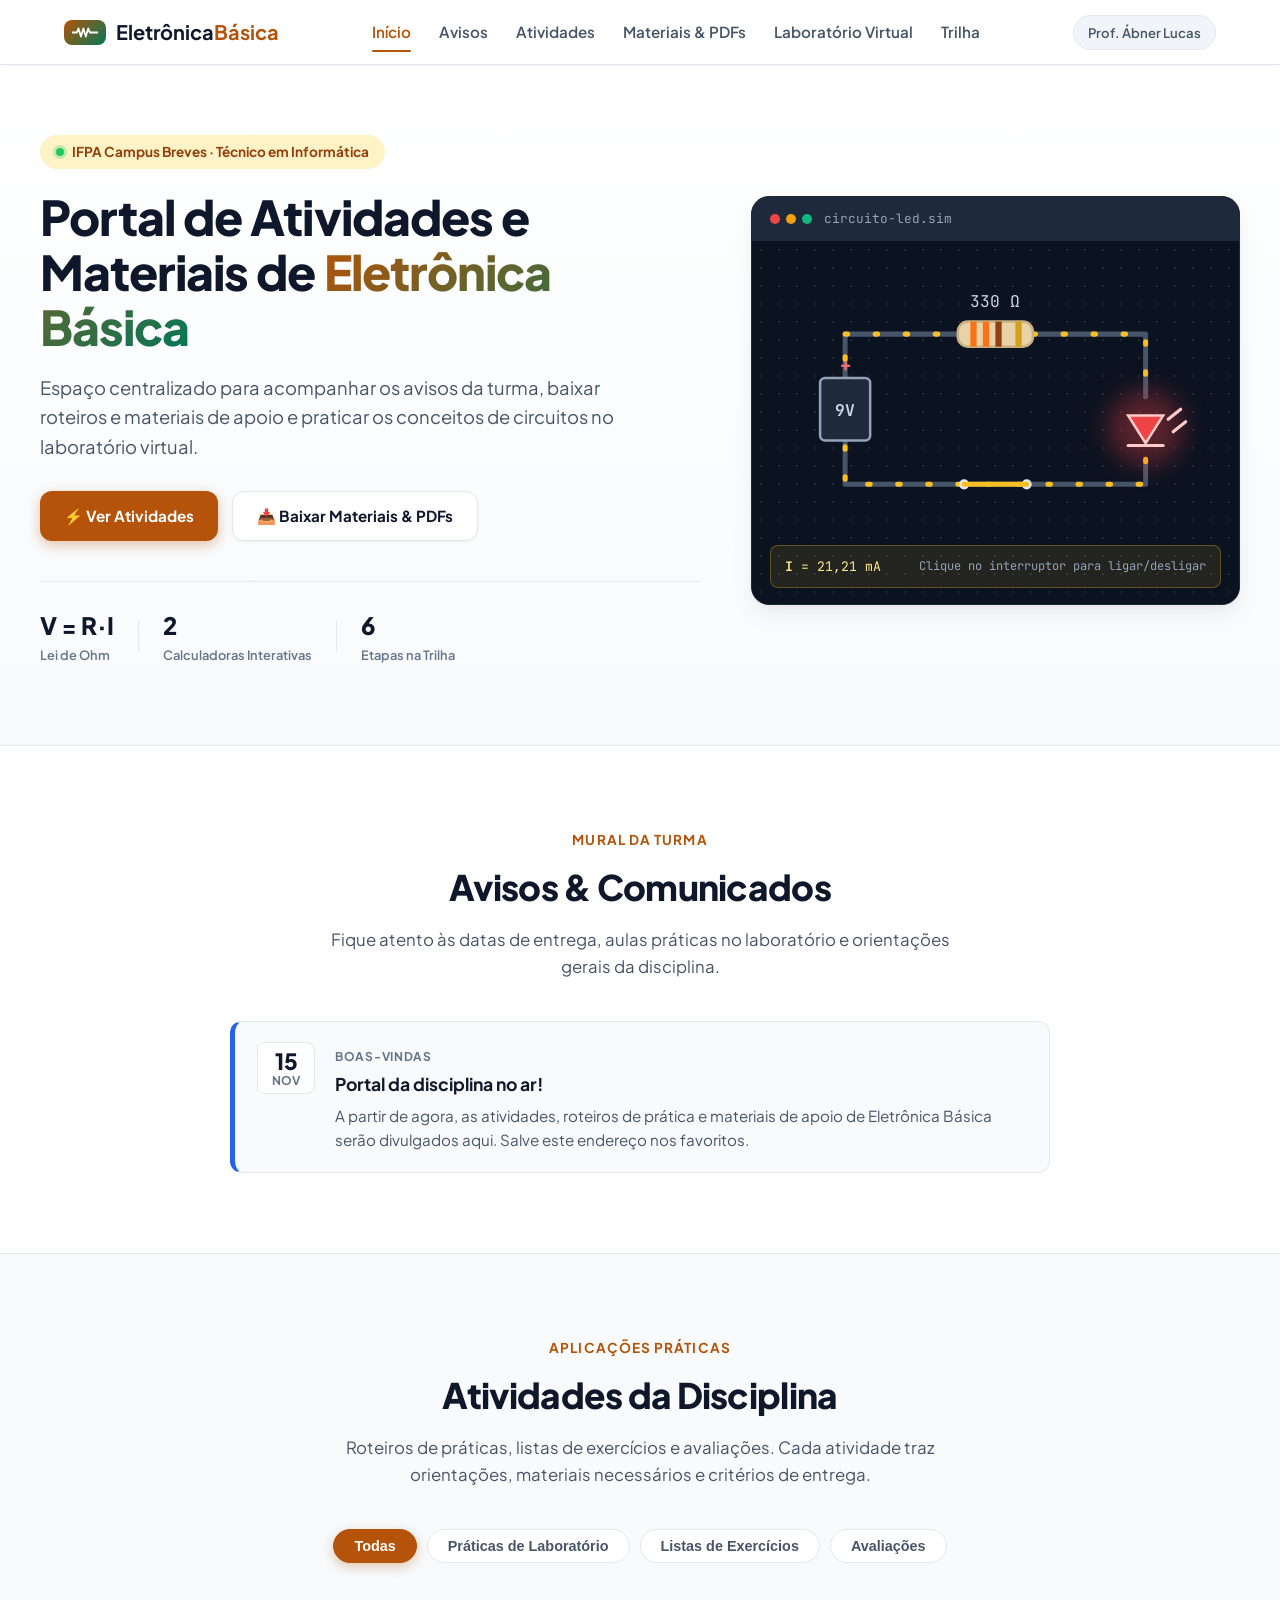
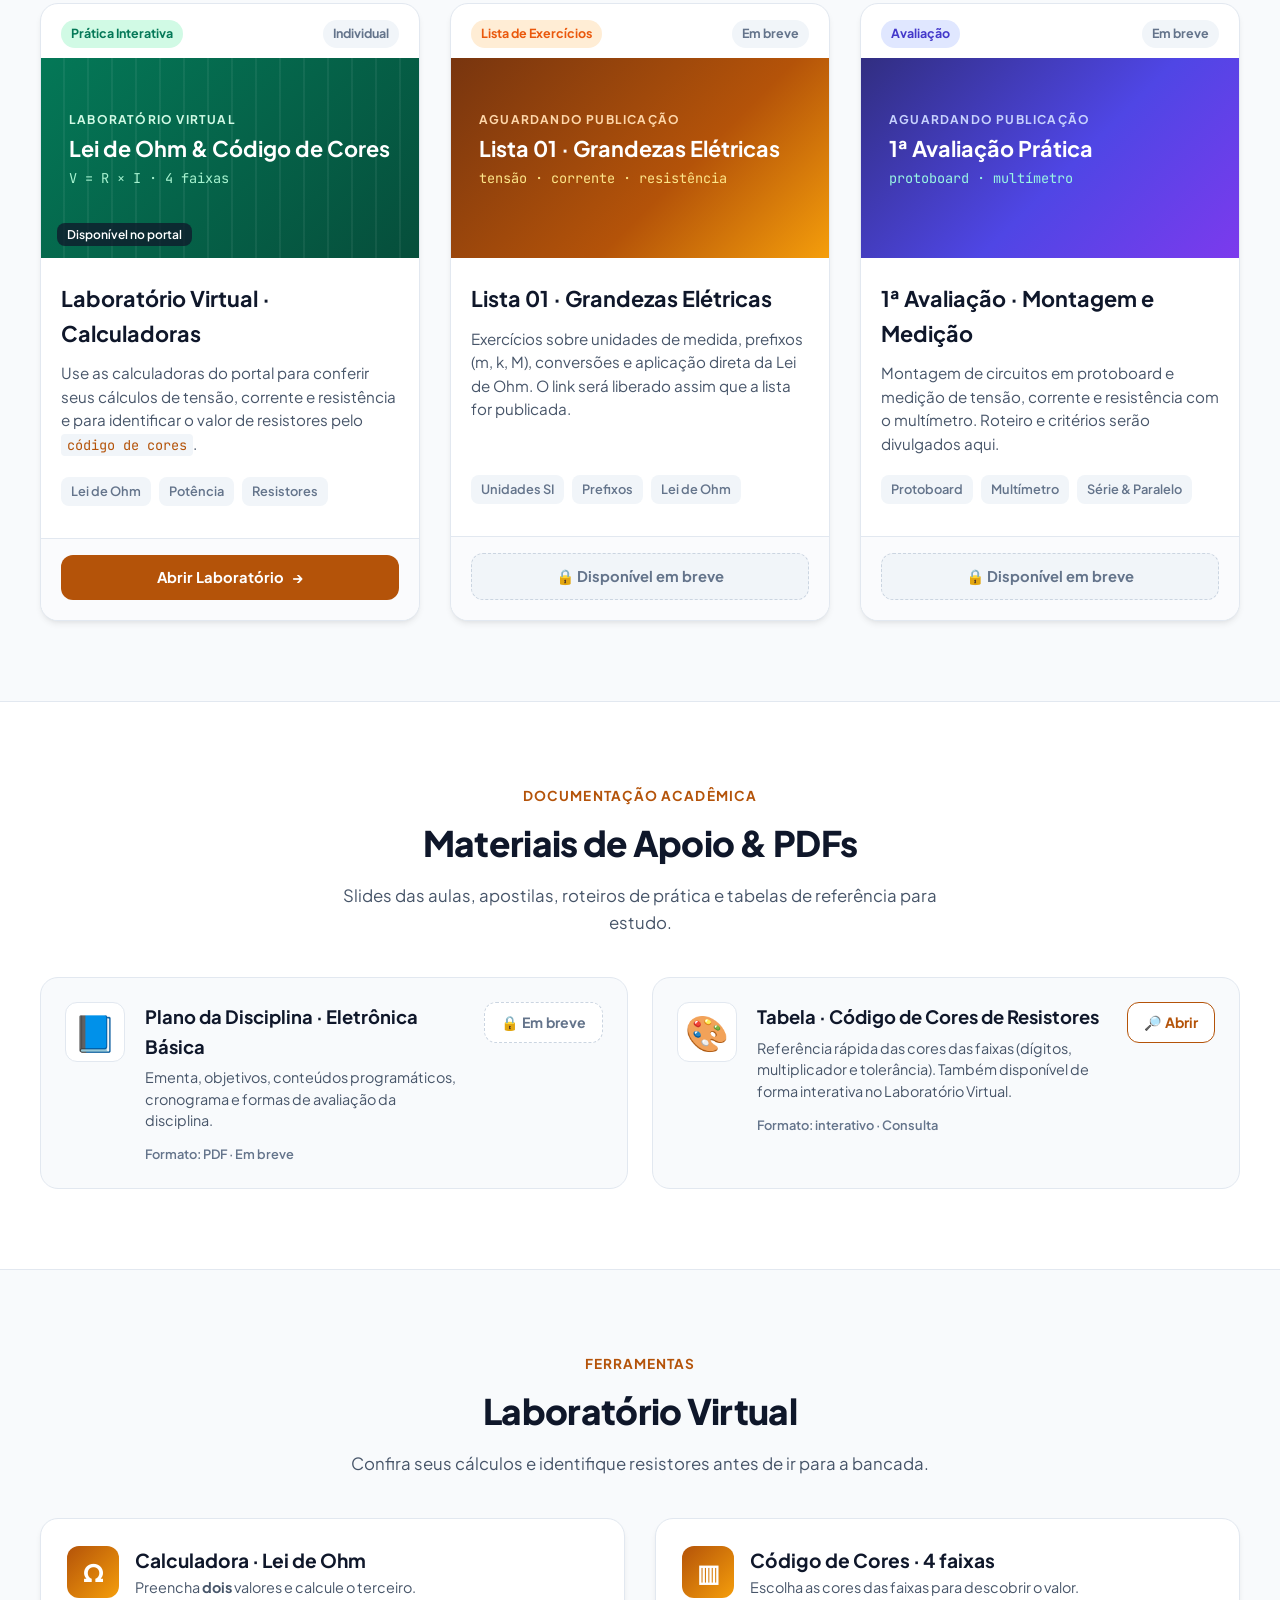
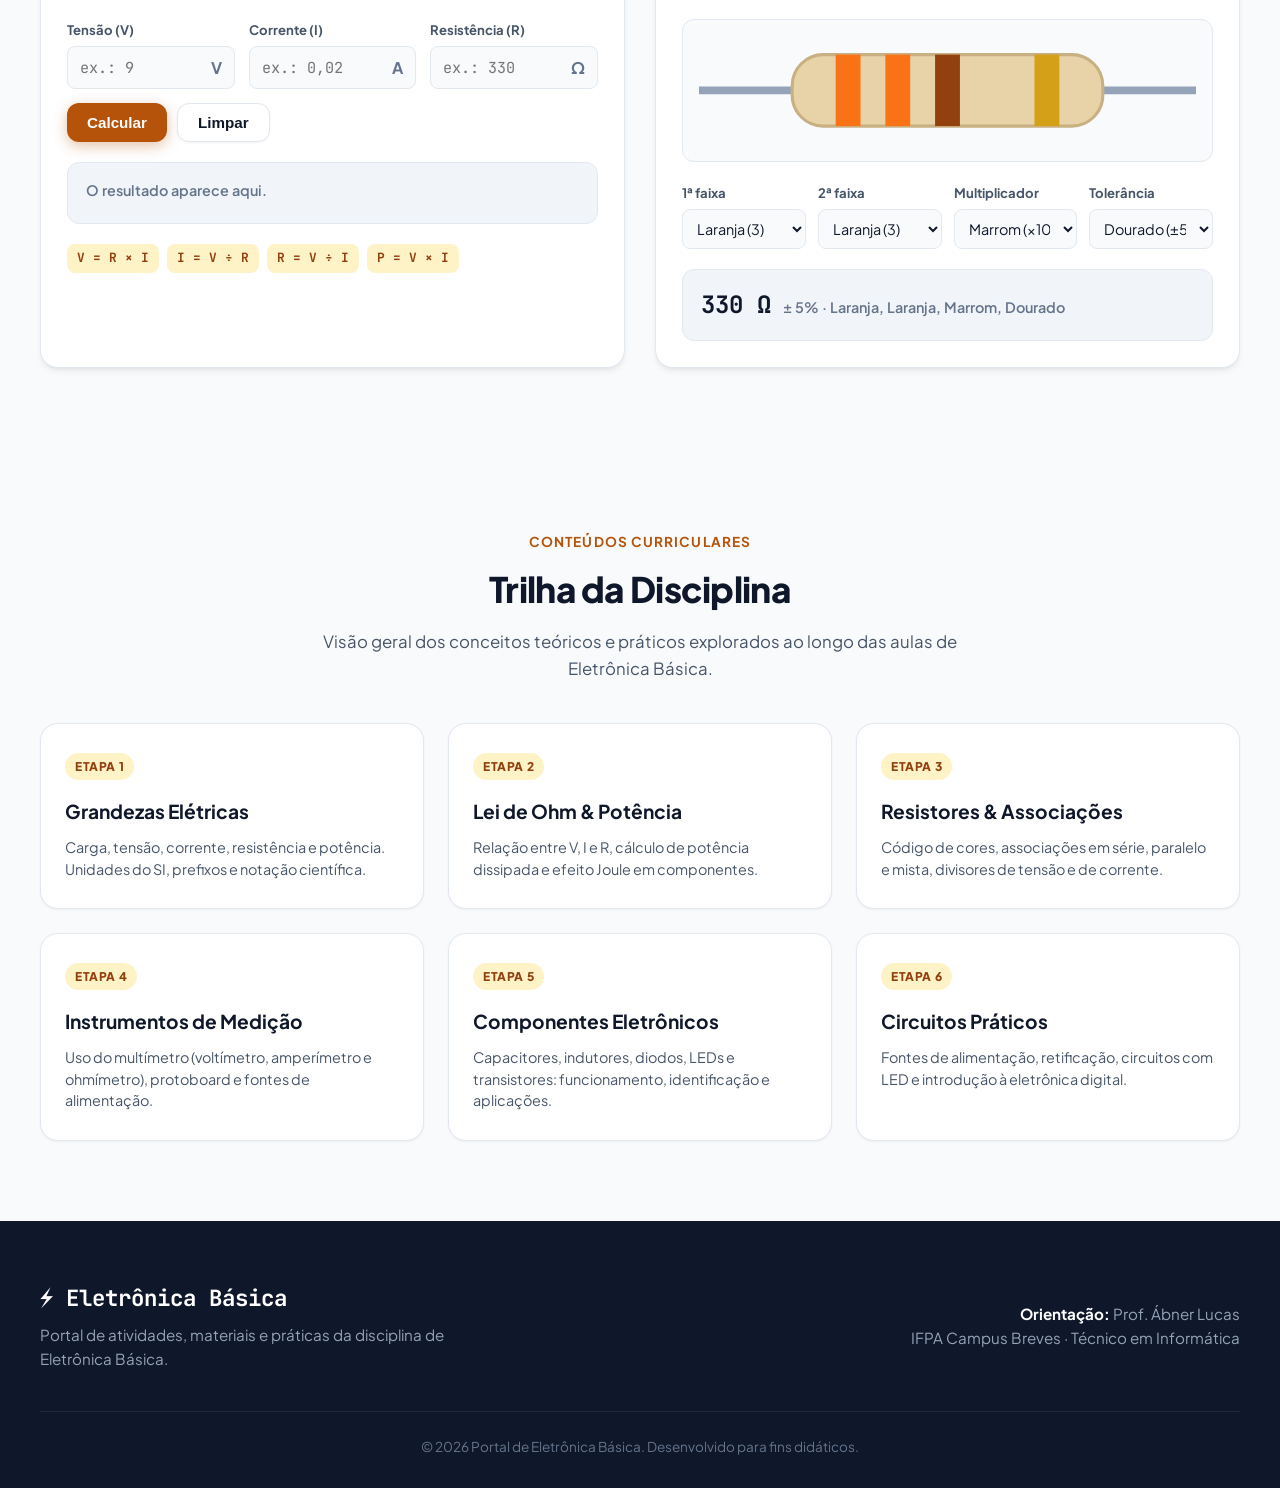
==== index.html @ 2a48d77e "Cria portal da disciplina de Eletrônica Básica Portal no mesmo padrão do portal de Programação Web: " ====
<!DOCTYPE html>
<html lang="pt-BR">
<head>
    <meta charset="UTF-8">
    <meta name="viewport" content="width=device-width, initial-scale=1.0">
    <title>Portal da Disciplina · Eletrônica Básica</title>
    <meta name="description" content="Portal da disciplina de Eletrônica Básica · Prof. Ábner Lucas · IFPA Campus Breves. Atividades, materiais de apoio e laboratório virtual.">
    <link rel="icon" href="data:image/svg+xml,%3Csvg xmlns='http://www.w3.org/2000/svg' viewBox='0 0 32 32'%3E%3Crect width='32' height='32' rx='7' fill='%23b45309'/%3E%3Cpath d='M4 16h6l2-5 3 10 3-10 3 10 2-5h5' fill='none' stroke='white' stroke-width='2.4' stroke-linejoin='round' stroke-linecap='round'/%3E%3C/svg%3E">
    <link rel="preconnect" href="https://fonts.googleapis.com">
    <link rel="preconnect" href="https://fonts.gstatic.com" crossorigin>
    <link href="https://fonts.googleapis.com/css2?family=Plus+Jakarta+Sans:wght@400;500;600;700;800&family=JetBrains+Mono:wght@400;500;700&display=swap" rel="stylesheet">
    <link rel="stylesheet" href="style.css">
</head>
<body>

    <!-- CABEÇALHO / NAVBAR -->
    <header class="navbar">
        <div class="nav-container">
            <a href="#" class="brand">
                <span class="brand-badge" aria-hidden="true">
                    <svg viewBox="0 0 32 16" width="26" height="13"><path d="M0 8h6l2-5 3 10 3-10 3 10 3-10 2 5h10" fill="none" stroke="currentColor" stroke-width="2.2" stroke-linejoin="round" stroke-linecap="round"/></svg>
                </span>
                <span class="brand-text">Eletrônica<strong>Básica</strong></span>
            </a>

            <nav class="nav-links" id="nav-menu">
                <a href="#inicio" class="nav-link active">Início</a>
                <a href="#avisos" class="nav-link">Avisos</a>
                <a href="#atividades" class="nav-link">Atividades</a>
                <a href="#materiais" class="nav-link">Materiais &amp; PDFs</a>
                <a href="#laboratorio" class="nav-link">Laboratório Virtual</a>
                <a href="#trilha" class="nav-link">Trilha</a>
            </nav>

            <div class="nav-actions">
                <span class="teacher-tag">Prof. Ábner Lucas</span>
                <button class="mobile-toggle" id="menu-toggle" aria-label="Abrir Menu" aria-expanded="false">
                    <span></span><span></span><span></span>
                </button>
            </div>
        </div>
    </header>

    <!-- HERO SECTION -->
    <section id="inicio" class="hero-section">
        <div class="hero-container">
            <div class="hero-content">
                <div class="badge-pill">
                    <span class="dot-live"></span> IFPA Campus Breves · Técnico em Informática
                </div>
                <h1 class="hero-title">Portal de Atividades e Materiais de <span>Eletrônica Básica</span></h1>
                <p class="hero-subtitle">
                    Espaço centralizado para acompanhar os avisos da turma, baixar roteiros e materiais de apoio e praticar os conceitos de circuitos no laboratório virtual.
                </p>
                <div class="hero-buttons">
                    <a href="#atividades" class="btn btn-primary">
                        ⚡ Ver Atividades
                    </a>
                    <a href="#materiais" class="btn btn-secondary">
                        📥 Baixar Materiais &amp; PDFs
                    </a>
                </div>

                <div class="hero-stats">
                    <div class="stat-item">
                        <span class="stat-number">V = R·I</span>
                        <span class="stat-label">Lei de Ohm</span>
                    </div>
                    <div class="stat-divider"></div>
                    <div class="stat-item">
                        <span class="stat-number">2</span>
                        <span class="stat-label">Calculadoras Interativas</span>
                    </div>
                    <div class="stat-divider"></div>
                    <div class="stat-item">
                        <span class="stat-number">6</span>
                        <span class="stat-label">Etapas na Trilha</span>
                    </div>
                </div>
            </div>

            <!-- CIRCUITO INTERATIVO: clique no interruptor para acender o LED -->
            <div class="hero-card-preview">
                <div class="circuit-window">
                    <div class="window-header">
                        <div class="window-dots">
                            <span class="dot dot-red"></span>
                            <span class="dot dot-yellow"></span>
                            <span class="dot dot-green"></span>
                        </div>
                        <span class="window-title">circuito-led.sim</span>
                    </div>
                    <div class="window-body circuit-body" id="hero-circuit" data-on="true">
                        <svg class="circuit-svg" viewBox="0 0 360 220" role="img" aria-labelledby="circ-title">
                            <title id="circ-title">Circuito simples: bateria de 9 V, resistor de 330 Ω e LED em série, com interruptor</title>
                            <!-- fios -->
                            <path class="wire" d="M60 60 H150 M210 60 H300 V110 M300 160 V180 H60 V60"/>
                            <!-- corrente animada -->
                            <path class="current" d="M60 60 H150 M210 60 H300 V110 M300 160 V180 H60 V60"/>
                            <!-- bateria -->
                            <g class="battery">
                                <rect x="40" y="95" width="40" height="50" rx="4"/>
                                <text x="60" y="125">9V</text>
                                <text class="pole" x="60" y="90">+</text>
                            </g>
                            <!-- resistor -->
                            <g class="resistor">
                                <rect x="150" y="50" width="60" height="20" rx="8"/>
                                <rect class="band" x="160" y="50" width="5" height="20" fill="#f97316"/>
                                <rect class="band" x="170" y="50" width="5" height="20" fill="#f97316"/>
                                <rect class="band" x="180" y="50" width="5" height="20" fill="#92400e"/>
                                <rect class="band" x="196" y="50" width="5" height="20" fill="#d4a017"/>
                                <text x="180" y="38">330 Ω</text>
                            </g>
                            <!-- LED -->
                            <g class="led">
                                <circle class="led-glow" cx="300" cy="135" r="30"/>
                                <path class="led-body" d="M286 125 L314 125 L300 147 Z"/>
                                <path class="led-bar" d="M286 149 H314"/>
                                <path class="led-arrow" d="M318 128 l10 -8 M322 138 l10 -8"/>
                            </g>
                            <!-- interruptor -->
                            <g class="switch" id="circuit-switch" tabindex="0" role="switch" aria-checked="true" aria-label="Interruptor do circuito">
                                <rect class="switch-hit" x="140" y="160" width="80" height="40" rx="10"/>
                                <circle cx="155" cy="180" r="4"/>
                                <circle cx="205" cy="180" r="4"/>
                                <path class="switch-lever" d="M155 180 L205 180"/>
                            </g>
                        </svg>
                        <div class="circuit-readout">
                            <span class="readout-item"><b>I</b> = <span id="readout-current">21,21 mA</span></span>
                            <span class="readout-hint">Clique no interruptor para ligar/desligar</span>
                        </div>
                    </div>
                </div>
            </div>
        </div>
    </section>

    <!-- SEÇÃO DE AVISOS (mural da turma) -->
    <section id="avisos" class="section notices-section">
        <div class="section-container">
            <div class="section-header">
                <span class="section-tag">Mural da Turma</span>
                <h2 class="section-title">Avisos &amp; Comunicados</h2>
                <p class="section-desc">
                    Fique atento às datas de entrega, aulas práticas no laboratório e orientações gerais da disciplina.
                </p>
            </div>

            <div class="notices-list">
                <!--
                    COMO ADICIONAR UM AVISO:
                    copie o bloco <article class="notice"> abaixo, cole no topo da lista
                    e altere a data, o tipo (notice-info, notice-warn ou notice-ok) e o texto.
                -->
                <article class="notice notice-info">
                    <div class="notice-date">
                        <span class="notice-day">15</span>
                        <span class="notice-month">nov</span>
                    </div>
                    <div class="notice-content">
                        <span class="notice-kind">Boas-vindas</span>
                        <h3>Portal da disciplina no ar!</h3>
                        <p>A partir de agora, as atividades, roteiros de prática e materiais de apoio de Eletrônica Básica serão divulgados aqui. Salve este endereço nos favoritos.</p>
                    </div>
                </article>
            </div>
        </div>
    </section>

    <!-- SEÇÃO DE ATIVIDADES -->
    <section id="atividades" class="section projects-section">
        <div class="section-container">
            <div class="section-header">
                <span class="section-tag">Aplicações Práticas</span>
                <h2 class="section-title">Atividades da Disciplina</h2>
                <p class="section-desc">
                    Roteiros de práticas, listas de exercícios e avaliações. Cada atividade traz orientações, materiais necessários e critérios de entrega.
                </p>
            </div>

            <!-- FILTRO DE CATEGORIAS -->
            <div class="filter-bar">
                <button class="filter-btn active" data-filter="all">Todas</button>
                <button class="filter-btn" data-filter="pratica">Práticas de Laboratório</button>
                <button class="filter-btn" data-filter="exercicio">Listas de Exercícios</button>
                <button class="filter-btn" data-filter="avaliacao">Avaliações</button>
            </div>

            <!-- GRADE DE ATIVIDADES -->
            <div class="projects-grid">

                <!--
                    COMO ADICIONAR UMA ATIVIDADE:
                    1. Crie a pasta projetos/NN-nome-da-atividade/ (com index.html) ou coloque o PDF em docs/.
                    2. Copie um bloco <article class="project-card"> e ajuste:
                       - data-category: pratica | exercicio | avaliacao
                       - título, resumo, tags e links dos botões.
                    3. Apague o cartão "Em breve" correspondente, se houver.
                -->

                <!-- ATIVIDADE 1: LABORATÓRIO VIRTUAL (já disponível) -->
                <article class="project-card" data-category="pratica">
                    <div class="project-badge-top">
                        <span class="badge badge-accent">Prática Interativa</span>
                        <span class="badge badge-subtle">Individual</span>
                    </div>
                    <div class="project-media project-media-lab">
                        <div class="eval-cover">
                            <span class="eval-cover-kicker">Laboratório virtual</span>
                            <strong>Lei de Ohm &amp; Código de Cores</strong>
                            <span class="eval-cover-flow">V = R × I · 4 faixas</span>
                        </div>
                        <div class="media-overlay">
                            <span class="overlay-tag">Disponível no portal</span>
                        </div>
                    </div>
                    <div class="project-body">
                        <h3 class="project-title">Laboratório Virtual · Calculadoras</h3>
                        <p class="project-summary">
                            Use as calculadoras do portal para conferir seus cálculos de tensão, corrente e resistência e para identificar o valor de resistores pelo <span class="highlight">código de cores</span>.
                        </p>
                        <div class="tech-tags">
                            <span class="tech-tag">Lei de Ohm</span>
                            <span class="tech-tag">Potência</span>
                            <span class="tech-tag">Resistores</span>
                        </div>
                    </div>
                    <div class="project-footer">
                        <a href="#laboratorio" class="btn btn-card-primary">
                            Abrir Laboratório <span>→</span>
                        </a>
                    </div>
                </article>

                <!-- ATIVIDADE 2: EM BREVE -->
                <article class="project-card project-card-soon" data-category="exercicio">
                    <div class="project-badge-top">
                        <span class="badge badge-brand">Lista de Exercícios</span>
                        <span class="badge badge-subtle">Em breve</span>
                    </div>
                    <div class="project-media project-media-soon">
                        <div class="eval-cover">
                            <span class="eval-cover-kicker">Aguardando publicação</span>
                            <strong>Lista 01 · Grandezas Elétricas</strong>
                            <span class="eval-cover-flow">tensão · corrente · resistência</span>
                        </div>
                    </div>
                    <div class="project-body">
                        <h3 class="project-title">Lista 01 · Grandezas Elétricas</h3>
                        <p class="project-summary">
                            Exercícios sobre unidades de medida, prefixos (m, k, M), conversões e aplicação direta da Lei de Ohm. O link será liberado assim que a lista for publicada.
                        </p>
                        <div class="tech-tags">
                            <span class="tech-tag">Unidades SI</span>
                            <span class="tech-tag">Prefixos</span>
                            <span class="tech-tag">Lei de Ohm</span>
                        </div>
                    </div>
                    <div class="project-footer">
                        <span class="btn btn-card-disabled" aria-disabled="true">🔒 Disponível em breve</span>
                    </div>
                </article>

                <!-- ATIVIDADE 3: EM BREVE -->
                <article class="project-card project-card-soon" data-category="avaliacao">
                    <div class="project-badge-top">
                        <span class="badge badge-eval">Avaliação</span>
                        <span class="badge badge-subtle">Em breve</span>
                    </div>
                    <div class="project-media project-media-eval">
                        <div class="eval-cover">
                            <span class="eval-cover-kicker">Aguardando publicação</span>
                            <strong>1ª Avaliação Prática</strong>
                            <span class="eval-cover-flow">protoboard · multímetro</span>
                        </div>
                    </div>
                    <div class="project-body">
                        <h3 class="project-title">1ª Avaliação · Montagem e Medição</h3>
                        <p class="project-summary">
                            Montagem de circuitos em protoboard e medição de tensão, corrente e resistência com o multímetro. Roteiro e critérios serão divulgados aqui.
                        </p>
                        <div class="tech-tags">
                            <span class="tech-tag">Protoboard</span>
                            <span class="tech-tag">Multímetro</span>
                            <span class="tech-tag">Série &amp; Paralelo</span>
                        </div>
                    </div>
                    <div class="project-footer">
                        <span class="btn btn-card-disabled" aria-disabled="true">🔒 Disponível em breve</span>
                    </div>
                </article>

            </div>
        </div>
    </section>

    <!-- SEÇÃO DE MATERIAIS & DOWNLOADS -->
    <section id="materiais" class="section materials-section">
        <div class="section-container">
            <div class="section-header">
                <span class="section-tag">Documentação Acadêmica</span>
                <h2 class="section-title">Materiais de Apoio &amp; PDFs</h2>
                <p class="section-desc">
                    Slides das aulas, apostilas, roteiros de prática e tabelas de referência para estudo.
                </p>
            </div>

            <div class="materials-grid">

                <!--
                    COMO ADICIONAR UM MATERIAL:
                    1. Coloque o arquivo na pasta docs/ (ex.: docs/Aula01_Grandezas_Eletricas.pdf).
                    2. Copie um bloco <div class="material-card"> e troque o título, a descrição e o href.
                -->

                <div class="material-card">
                    <div class="material-icon">📘</div>
                    <div class="material-info">
                        <h4>Plano da Disciplina · Eletrônica Básica</h4>
                        <p>Ementa, objetivos, conteúdos programáticos, cronograma e formas de avaliação da disciplina.</p>
                        <div class="material-meta">
                            <span>Formato: PDF</span> · <span>Em breve</span>
                        </div>
                    </div>
                    <div class="material-action">
                        <span class="btn btn-download-file is-disabled" aria-disabled="true">🔒 Em breve</span>
                    </div>
                </div>

                <div class="material-card">
                    <div class="material-icon">🎨</div>
                    <div class="material-info">
                        <h4>Tabela · Código de Cores de Resistores</h4>
                        <p>Referência rápida das cores das faixas (dígitos, multiplicador e tolerância). Também disponível de forma interativa no Laboratório Virtual.</p>
                        <div class="material-meta">
                            <span>Formato: interativo</span> · <span>Consulta</span>
                        </div>
                    </div>
                    <div class="material-action">
                        <a href="#laboratorio" class="btn btn-download-file">🔎 Abrir</a>
                    </div>
                </div>

            </div>
        </div>
    </section>

    <!-- SEÇÃO LABORATÓRIO VIRTUAL -->
    <section id="laboratorio" class="section lab-section">
        <div class="section-container">
            <div class="section-header">
                <span class="section-tag">Ferramentas</span>
                <h2 class="section-title">Laboratório Virtual</h2>
                <p class="section-desc">
                    Confira seus cálculos e identifique resistores antes de ir para a bancada.
                </p>
            </div>

            <div class="lab-grid">

                <!-- CALCULADORA LEI DE OHM -->
                <div class="lab-card">
                    <div class="lab-card-head">
                        <span class="lab-icon">Ω</span>
                        <div>
                            <h3>Calculadora · Lei de Ohm</h3>
                            <p>Preencha <strong>dois</strong> valores e calcule o terceiro.</p>
                        </div>
                    </div>

                    <form class="ohm-form" id="ohm-form" novalidate>
                        <label class="field">
                            <span>Tensão (V)</span>
                            <div class="input-unit">
                                <input type="text" inputmode="decimal" id="ohm-v" placeholder="ex.: 9">
                                <em>V</em>
                            </div>
                        </label>
                        <label class="field">
                            <span>Corrente (I)</span>
                            <div class="input-unit">
                                <input type="text" inputmode="decimal" id="ohm-i" placeholder="ex.: 0,02">
                                <em>A</em>
                            </div>
                        </label>
                        <label class="field">
                            <span>Resistência (R)</span>
                            <div class="input-unit">
                                <input type="text" inputmode="decimal" id="ohm-r" placeholder="ex.: 330">
                                <em>Ω</em>
                            </div>
                        </label>
                        <div class="form-actions">
                            <button type="submit" class="btn btn-primary">Calcular</button>
                            <button type="reset" class="btn btn-secondary">Limpar</button>
                        </div>
                    </form>
                    <div class="lab-result" id="ohm-result" aria-live="polite">
                        <span class="result-muted">O resultado aparece aqui.</span>
                    </div>
                    <div class="formula-strip">
                        <span>V = R × I</span><span>I = V ÷ R</span><span>R = V ÷ I</span><span>P = V × I</span>
                    </div>
                </div>

                <!-- CÓDIGO DE CORES -->
                <div class="lab-card">
                    <div class="lab-card-head">
                        <span class="lab-icon">▥</span>
                        <div>
                            <h3>Código de Cores · 4 faixas</h3>
                            <p>Escolha as cores das faixas para descobrir o valor.</p>
                        </div>
                    </div>

                    <div class="resistor-preview" aria-hidden="true">
                        <svg viewBox="0 0 320 70">
                            <path d="M0 35 H60 M260 35 H320" stroke="#94a3b8" stroke-width="5" stroke-linecap="round"/>
                            <rect x="60" y="12" width="200" height="46" rx="20" fill="#e8d3a8" stroke="#c9b083" stroke-width="2"/>
                            <rect id="band-1" x="88" y="12" width="16" height="46" fill="#f97316"/>
                            <rect id="band-2" x="120" y="12" width="16" height="46" fill="#f97316"/>
                            <rect id="band-3" x="152" y="12" width="16" height="46" fill="#92400e"/>
                            <rect id="band-4" x="216" y="12" width="16" height="46" fill="#d4a017"/>
                        </svg>
                    </div>

                    <div class="band-selects">
                        <label class="field"><span>1ª faixa</span><select id="sel-1"></select></label>
                        <label class="field"><span>2ª faixa</span><select id="sel-2"></select></label>
                        <label class="field"><span>Multiplicador</span><select id="sel-3"></select></label>
                        <label class="field"><span>Tolerância</span><select id="sel-4"></select></label>
                    </div>

                    <div class="lab-result" id="color-result" aria-live="polite">
                        <span class="result-value">330 Ω</span>
                        <span class="result-muted">± 5%</span>
                    </div>
                </div>

            </div>
        </div>
    </section>

    <!-- SEÇÃO TRILHA DE APRENDIZADO -->
    <section id="trilha" class="section timeline-section">
        <div class="section-container">
            <div class="section-header">
                <span class="section-tag">Conteúdos Curriculares</span>
                <h2 class="section-title">Trilha da Disciplina</h2>
                <p class="section-desc">
                    Visão geral dos conceitos teóricos e práticos explorados ao longo das aulas de Eletrônica Básica.
                </p>
            </div>

            <div class="timeline-grid">
                <div class="timeline-card">
                    <div class="step-badge">Etapa 1</div>
                    <h3>Grandezas Elétricas</h3>
                    <p>Carga, tensão, corrente, resistência e potência. Unidades do SI, prefixos e notação científica.</p>
                </div>

                <div class="timeline-card">
                    <div class="step-badge">Etapa 2</div>
                    <h3>Lei de Ohm &amp; Potência</h3>
                    <p>Relação entre V, I e R, cálculo de potência dissipada e efeito Joule em componentes.</p>
                </div>

                <div class="timeline-card">
                    <div class="step-badge">Etapa 3</div>
                    <h3>Resistores &amp; Associações</h3>
                    <p>Código de cores, associações em série, paralelo e mista, divisores de tensão e de corrente.</p>
                </div>

                <div class="timeline-card">
                    <div class="step-badge">Etapa 4</div>
                    <h3>Instrumentos de Medição</h3>
                    <p>Uso do multímetro (voltímetro, amperímetro e ohmímetro), protoboard e fontes de alimentação.</p>
                </div>

                <div class="timeline-card">
                    <div class="step-badge">Etapa 5</div>
                    <h3>Componentes Eletrônicos</h3>
                    <p>Capacitores, indutores, diodos, LEDs e transistores: funcionamento, identificação e aplicações.</p>
                </div>

                <div class="timeline-card">
                    <div class="step-badge">Etapa 6</div>
                    <h3>Circuitos Práticos</h3>
                    <p>Fontes de alimentação, retificação, circuitos com LED e introdução à eletrônica digital.</p>
                </div>
            </div>
        </div>
    </section>

    <!-- RODAPÉ -->
    <footer class="footer">
        <div class="footer-container">
            <div class="footer-brand">
                <h3>⚡ Eletrônica Básica</h3>
                <p>Portal de atividades, materiais e práticas da disciplina de Eletrônica Básica.</p>
            </div>
            <div class="footer-info">
                <p><strong>Orientação:</strong> Prof. Ábner Lucas</p>
                <p>IFPA Campus Breves · Técnico em Informática</p>
            </div>
        </div>
        <div class="footer-bottom">
            <p>&copy; 2026 Portal de Eletrônica Básica. Desenvolvido para fins didáticos.</p>
        </div>
    </footer>

    <script src="script.js"></script>
</body>
</html>
---- style.css ----
/* ========================================================
   PORTAL DE ELETRÔNICA BÁSICA - ESTILOS PRINCIPAIS
   Prof. Ábner Lucas · IFPA Campus Breves
   ======================================================== */

:root {
    --bg-page: #f8fafc;
    --bg-card: #ffffff;
    --bg-surface: #f1f5f9;
    --primary: #b45309;
    --primary-dark: #92400e;
    --primary-light: #fef3c7;
    --accent: #047857;
    --accent-light: #d1fae5;
    --orange: #ea580c;
    --orange-light: #ffedd5;
    --text-primary: #0f172a;
    --text-secondary: #475569;
    --text-muted: #64748b;
    --border-color: #e2e8f0;
    --border-light: #f1f5f9;
    --radius-sm: 8px;
    --radius-md: 12px;
    --radius-lg: 18px;
    --radius-full: 9999px;
    --shadow-sm: 0 1px 3px rgba(0, 0, 0, 0.05);
    --shadow-md: 0 4px 6px -1px rgba(0, 0, 0, 0.07), 0 2px 4px -2px rgba(0, 0, 0, 0.05);
    --shadow-lg: 0 10px 25px -3px rgba(15, 23, 42, 0.08), 0 4px 10px -4px rgba(15, 23, 42, 0.04);
    --shadow-hover: 0 20px 30px -5px rgba(15, 23, 42, 0.12);
    --transition: all 0.25s cubic-bezier(0.4, 0, 0.2, 1);
}

/* RESET E PADRÕES */
* {
    margin: 0;
    padding: 0;
    box-sizing: border-box;
}

html {
    scroll-behavior: smooth;
}

body {
    font-family: 'Plus Jakarta Sans', -apple-system, BlinkMacSystemFont, 'Segoe UI', Roboto, sans-serif;
    background-color: var(--bg-page);
    color: var(--text-primary);
    line-height: 1.6;
    overflow-x: hidden;
}

img {
    max-width: 100%;
    display: block;
}

a {
    color: inherit;
    text-decoration: none;
}

/* ================= NAVBAR ================= */
.navbar {
    position: sticky;
    top: 0;
    z-index: 100;
    background-color: rgba(255, 255, 255, 0.92);
    backdrop-filter: blur(12px);
    border-bottom: 1px solid var(--border-color);
    box-shadow: var(--shadow-sm);
}

.nav-container {
    max-width: 1200px;
    margin: 0 auto;
    padding: 14px 24px;
    display: flex;
    justify-content: space-between;
    align-items: center;
}

.brand {
    display: flex;
    align-items: center;
    gap: 10px;
    font-size: 1.25rem;
    font-weight: 700;
    color: var(--text-primary);
}

.brand-badge {
    background: linear-gradient(135deg, var(--primary), var(--accent));
    color: #ffffff;
    font-family: 'JetBrains Mono', monospace;
    font-size: 0.85rem;
    font-weight: 700;
    padding: 4px 8px;
    border-radius: var(--radius-sm);
}

.brand-text strong {
    color: var(--primary);
}

.nav-links {
    display: flex;
    gap: 28px;
}

.nav-link {
    font-weight: 600;
    font-size: 0.95rem;
    color: var(--text-secondary);
    padding: 6px 0;
    position: relative;
    transition: var(--transition);
}

.nav-link:hover,
.nav-link.active {
    color: var(--primary);
}

.nav-link.active::after {
    content: '';
    position: absolute;
    bottom: -2px;
    left: 0;
    width: 100%;
    height: 2px;
    background-color: var(--primary);
    border-radius: 2px;
}

.nav-actions {
    display: flex;
    align-items: center;
    gap: 16px;
}

.teacher-tag {
    background-color: var(--bg-surface);
    color: var(--text-secondary);
    font-size: 0.82rem;
    font-weight: 600;
    padding: 6px 14px;
    border-radius: var(--radius-full);
    border: 1px solid var(--border-color);
}

.mobile-toggle {
    display: none;
    background: none;
    border: none;
    cursor: pointer;
    flex-direction: column;
    gap: 5px;
    padding: 6px;
}

.mobile-toggle span {
    display: block;
    width: 24px;
    height: 2.5px;
    background-color: var(--text-primary);
    border-radius: 2px;
    transition: var(--transition);
}

/* ================= HERO SECTION ================= */
.hero-section {
    padding: 70px 24px 80px;
    background: linear-gradient(180deg, #ffffff 0%, var(--bg-page) 100%);
    border-bottom: 1px solid var(--border-color);
}

.hero-container {
    max-width: 1200px;
    margin: 0 auto;
    display: grid;
    grid-template-columns: 1.15fr 0.85fr;
    gap: 50px;
    align-items: center;
}

.badge-pill {
    display: inline-flex;
    align-items: center;
    gap: 8px;
    padding: 6px 16px;
    background-color: var(--primary-light);
    color: var(--primary-dark);
    font-size: 0.85rem;
    font-weight: 700;
    border-radius: var(--radius-full);
    margin-bottom: 20px;
}

.dot-live {
    width: 8px;
    height: 8px;
    background-color: #22c55e;
    border-radius: 50%;
    box-shadow: 0 0 0 3px rgba(34, 197, 94, 0.25);
    animation: pulseDot 2s infinite;
}

@keyframes pulseDot {
    0%, 100% { opacity: 1; transform: scale(1); }
    50% { opacity: 0.5; transform: scale(0.9); }
}

.hero-title {
    font-size: 3rem;
    font-weight: 800;
    line-height: 1.15;
    letter-spacing: -0.02em;
    color: var(--text-primary);
    margin-bottom: 18px;
}

.hero-title span {
    background: linear-gradient(135deg, var(--primary) 0%, var(--accent) 100%);
    -webkit-background-clip: text;
    -webkit-text-fill-color: transparent;
}

.hero-subtitle {
    font-size: 1.15rem;
    color: var(--text-secondary);
    line-height: 1.6;
    margin-bottom: 30px;
    max-width: 580px;
}

.hero-buttons {
    display: flex;
    gap: 14px;
    flex-wrap: wrap;
    margin-bottom: 40px;
}

.btn {
    display: inline-flex;
    align-items: center;
    justify-content: center;
    gap: 8px;
    font-weight: 700;
    font-size: 0.95rem;
    padding: 12px 24px;
    border-radius: var(--radius-md);
    transition: var(--transition);
    cursor: pointer;
    border: none;
}

.btn-primary {
    background-color: var(--primary);
    color: #ffffff;
    box-shadow: 0 4px 14px rgba(180, 83, 9, 0.35);
}

.btn-primary:hover {
    background-color: var(--primary-dark);
    transform: translateY(-2px);
    box-shadow: 0 8px 20px rgba(180, 83, 9, 0.4);
}

.btn-secondary {
    background-color: #ffffff;
    color: var(--text-primary);
    border: 1px solid var(--border-color);
    box-shadow: var(--shadow-sm);
}

.btn-secondary:hover {
    background-color: var(--bg-surface);
    border-color: #cbd5e1;
    transform: translateY(-2px);
}

.hero-stats {
    display: flex;
    align-items: center;
    gap: 24px;
    padding-top: 24px;
    border-top: 1px solid var(--border-color);
}

.stat-item {
    display: flex;
    flex-direction: column;
}

.stat-number {
    font-size: 1.5rem;
    font-weight: 800;
    color: var(--text-primary);
}

.stat-label {
    font-size: 0.8rem;
    color: var(--text-muted);
    font-weight: 600;
}

.stat-divider {
    width: 1px;
    height: 32px;
    background-color: var(--border-color);
}

/* CODE PREVIEW WINDOW */
.code-preview-window {
    background: #0f172a;
    border-radius: var(--radius-lg);
    box-shadow: var(--shadow-lg);
    overflow: hidden;
    border: 1px solid #1e293b;
}

.window-header {
    background: #1e293b;
    padding: 12px 18px;
    display: flex;
    align-items: center;
    gap: 12px;
}

.window-dots {
    display: flex;
    gap: 6px;
}

.dot {
    width: 10px;
    height: 10px;
    border-radius: 50%;
}

.dot-red { background: #ef4444; }
.dot-yellow { background: #f59e0b; }
.dot-green { background: #10b981; }

.window-title {
    color: #94a3b8;
    font-family: 'JetBrains Mono', monospace;
    font-size: 0.8rem;
}

.window-body {
    padding: 24px;
    font-family: 'JetBrains Mono', monospace;
    font-size: 0.88rem;
    color: #e2e8f0;
}

.code-line {
    margin-bottom: 6px;
    line-height: 1.6;
}

.indent-1 {
    padding-left: 20px;
}

.code-keyword { color: #f43f5e; font-weight: 600; }
.code-var { color: #38bdf8; }
.code-prop { color: #a78bfa; }
.code-str { color: #34d399; }

.code-status-box {
    margin-top: 20px;
    padding: 12px 16px;
    background: rgba(16, 185, 129, 0.12);
    border: 1px solid rgba(16, 185, 129, 0.3);
    border-radius: var(--radius-sm);
    color: #6ee7b7;
    font-size: 0.82rem;
    display: flex;
    align-items: center;
    gap: 10px;
}

.pulse-icon {
    font-weight: 800;
}

/* ================= SECTIONS GERAIS ================= */
.section {
    padding: 80px 24px;
}

.section-container {
    max-width: 1200px;
    margin: 0 auto;
}

.section-header {
    text-align: center;
    max-width: 650px;
    margin: 0 auto 40px;
}

.section-tag {
    display: inline-block;
    color: var(--primary);
    font-size: 0.85rem;
    font-weight: 700;
    text-transform: uppercase;
    letter-spacing: 0.08em;
    margin-bottom: 8px;
}

.section-title {
    font-size: 2.2rem;
    font-weight: 800;
    letter-spacing: -0.02em;
    color: var(--text-primary);
    margin-bottom: 12px;
}

.section-desc {
    color: var(--text-secondary);
    font-size: 1.05rem;
}

/* ================= PROJETOS SECTION ================= */
.filter-bar {
    display: flex;
    justify-content: center;
    gap: 10px;
    margin-bottom: 40px;
    flex-wrap: wrap;
}

.filter-btn {
    background-color: var(--bg-card);
    border: 1px solid var(--border-color);
    color: var(--text-secondary);
    padding: 8px 20px;
    border-radius: var(--radius-full);
    font-weight: 600;
    font-size: 0.9rem;
    cursor: pointer;
    transition: var(--transition);
}

.filter-btn:hover {
    background-color: var(--bg-surface);
    color: var(--text-primary);
}

.filter-btn.active {
    background-color: var(--primary);
    color: #ffffff;
    border-color: var(--primary);
    box-shadow: 0 4px 12px rgba(180, 83, 9, 0.3);
}

.projects-grid {
    display: grid;
    grid-template-columns: repeat(auto-fit, minmax(360px, 1fr));
    gap: 30px;
}

.project-card {
    background-color: var(--bg-card);
    border-radius: var(--radius-lg);
    border: 1px solid var(--border-color);
    overflow: hidden;
    box-shadow: var(--shadow-md);
    transition: var(--transition);
    display: flex;
    flex-direction: column;
}

.project-card:hover {
    transform: translateY(-6px);
    box-shadow: var(--shadow-hover);
    border-color: #cbd5e1;
}

.project-badge-top {
    padding: 16px 20px 10px;
    display: flex;
    justify-content: space-between;
    align-items: center;
}

.badge {
    font-size: 0.78rem;
    font-weight: 700;
    padding: 4px 10px;
    border-radius: var(--radius-full);
}

.badge-accent {
    background-color: var(--accent-light);
    color: var(--accent);
}

.badge-brand {
    background-color: var(--orange-light);
    color: var(--orange);
}

.badge-subtle {
    background-color: var(--bg-surface);
    color: var(--text-muted);
}

.badge-eval {
    background-color: #e0e7ff;
    color: #4338ca;
}

/* Capa da 3ª Avaliação feita só com CSS (sem imagem externa) */
.project-media-eval {
    background: linear-gradient(135deg, #312e81 0%, #4f46e5 55%, #7c3aed 100%);
}

.eval-cover {
    position: absolute;
    inset: 0;
    display: flex;
    flex-direction: column;
    justify-content: center;
    gap: 6px;
    padding: 24px 28px 40px;
    color: #ffffff;
    transition: transform 0.4s ease;
}

.project-card:hover .eval-cover {
    transform: scale(1.03);
}

.eval-cover-kicker {
    font-size: 0.75rem;
    font-weight: 700;
    text-transform: uppercase;
    letter-spacing: 0.1em;
    color: #c7d2fe;
}

.eval-cover strong {
    font-size: 1.35rem;
    line-height: 1.25;
}

.eval-cover-flow {
    font-family: 'JetBrains Mono', monospace;
    font-size: 0.85rem;
    color: #99f6e4;
}

.project-media {
    position: relative;
    height: 200px;
    overflow: hidden;
    background-color: #e2e8f0;
}

.project-media img {
    width: 100%;
    height: 100%;
    object-fit: cover;
    transition: transform 0.4s ease;
}

.project-card:hover .project-media img {
    transform: scale(1.05);
}

.media-overlay {
    position: absolute;
    bottom: 12px;
    left: 16px;
}

.overlay-tag {
    background: rgba(15, 23, 42, 0.75);
    backdrop-filter: blur(4px);
    color: #ffffff;
    font-size: 0.75rem;
    font-weight: 600;
    padding: 4px 10px;
    border-radius: var(--radius-sm);
}

.project-body {
    padding: 24px 20px;
    flex: 1;
    display: flex;
    flex-direction: column;
}

.project-title {
    font-size: 1.35rem;
    font-weight: 700;
    color: var(--text-primary);
    margin-bottom: 10px;
}

.project-summary {
    color: var(--text-secondary);
    font-size: 0.95rem;
    line-height: 1.55;
    margin-bottom: 20px;
    flex: 1;
}

.highlight {
    background-color: var(--bg-surface);
    padding: 2px 6px;
    border-radius: 4px;
    font-family: 'JetBrains Mono', monospace;
    font-size: 0.85rem;
    color: var(--primary);
}

.tech-tags {
    display: flex;
    flex-wrap: wrap;
    gap: 8px;
    margin-bottom: 8px;
}

.tech-tag {
    background-color: var(--bg-surface);
    color: var(--text-muted);
    font-size: 0.8rem;
    font-weight: 600;
    padding: 4px 10px;
    border-radius: var(--radius-sm);
}

.project-footer {
    padding: 16px 20px 20px;
    background-color: #fafbfd;
    border-top: 1px solid var(--border-color);
    display: flex;
    gap: 12px;
}

.btn-card-primary {
    flex: 1;
    display: inline-flex;
    align-items: center;
    justify-content: center;
    gap: 8px;
    background-color: var(--primary);
    color: #ffffff;
    font-weight: 700;
    font-size: 0.92rem;
    padding: 11px 16px;
    border-radius: var(--radius-md);
    transition: var(--transition);
}

.btn-card-primary:hover {
    background-color: var(--primary-dark);
}

.btn-card-primary span {
    transition: transform 0.2s ease;
}

.btn-card-primary:hover span {
    transform: translateX(4px);
}

.btn-card-secondary {
    display: inline-flex;
    align-items: center;
    justify-content: center;
    background-color: #ffffff;
    color: var(--text-primary);
    border: 1px solid var(--border-color);
    font-weight: 700;
    font-size: 0.92rem;
    padding: 11px 16px;
    border-radius: var(--radius-md);
    transition: var(--transition);
}

.btn-card-secondary:hover {
    background-color: var(--bg-surface);
}

/* ================= MATERIAIS SECTION ================= */
.materials-section {
    background-color: #ffffff;
    border-top: 1px solid var(--border-color);
    border-bottom: 1px solid var(--border-color);
}

.materials-grid {
    display: grid;
    grid-template-columns: repeat(auto-fit, minmax(450px, 1fr));
    gap: 24px;
}

.material-card {
    background-color: var(--bg-page);
    border: 1px solid var(--border-color);
    border-radius: var(--radius-lg);
    padding: 24px;
    display: flex;
    gap: 20px;
    align-items: flex-start;
    transition: var(--transition);
}

.material-card:hover {
    border-color: #cbd5e1;
    box-shadow: var(--shadow-md);
}

.material-icon {
    font-size: 2.2rem;
    background: #ffffff;
    width: 60px;
    height: 60px;
    display: flex;
    align-items: center;
    justify-content: center;
    border-radius: var(--radius-md);
    border: 1px solid var(--border-color);
    flex-shrink: 0;
}

.material-info {
    flex: 1;
}

.material-info h4 {
    font-size: 1.15rem;
    font-weight: 700;
    color: var(--text-primary);
    margin-bottom: 6px;
}

.material-info p {
    color: var(--text-secondary);
    font-size: 0.9rem;
    line-height: 1.5;
    margin-bottom: 12px;
}

.material-meta {
    font-size: 0.8rem;
    color: var(--text-muted);
    font-weight: 600;
}

.material-action {
    display: flex;
    align-items: center;
}

.btn-download-file {
    background-color: #ffffff;
    color: var(--primary);
    border: 1px solid var(--primary);
    font-weight: 700;
    font-size: 0.88rem;
    padding: 8px 16px;
    border-radius: var(--radius-md);
    transition: var(--transition);
    white-space: nowrap;
}

.btn-download-file:hover {
    background-color: var(--primary);
    color: #ffffff;
    box-shadow: 0 4px 12px rgba(180, 83, 9, 0.25);
}

/* ================= TIMELINE SECTION ================= */
.timeline-grid {
    display: grid;
    grid-template-columns: repeat(auto-fit, minmax(240px, 1fr));
    gap: 24px;
}

.timeline-card {
    background-color: var(--bg-card);
    border: 1px solid var(--border-color);
    border-radius: var(--radius-lg);
    padding: 28px 24px;
    box-shadow: var(--shadow-sm);
    position: relative;
    transition: var(--transition);
}

.timeline-card:hover {
    transform: translateY(-4px);
    box-shadow: var(--shadow-md);
    border-color: var(--primary);
}

.step-badge {
    display: inline-block;
    background-color: var(--primary-light);
    color: var(--primary-dark);
    font-size: 0.75rem;
    font-weight: 800;
    text-transform: uppercase;
    letter-spacing: 0.05em;
    padding: 4px 10px;
    border-radius: var(--radius-full);
    margin-bottom: 16px;
}

.timeline-card h3 {
    font-size: 1.2rem;
    font-weight: 700;
    color: var(--text-primary);
    margin-bottom: 10px;
}

.timeline-card p {
    color: var(--text-secondary);
    font-size: 0.9rem;
    line-height: 1.5;
}

/* ================= FOOTER ================= */
.footer {
    background-color: #0f172a;
    color: #94a3b8;
    padding: 60px 24px 30px;
}

.footer-container {
    max-width: 1200px;
    margin: 0 auto 40px;
    display: flex;
    justify-content: space-between;
    align-items: center;
    flex-wrap: wrap;
    gap: 30px;
}

.footer-brand h3 {
    color: #ffffff;
    font-family: 'JetBrains Mono', monospace;
    font-size: 1.4rem;
    margin-bottom: 6px;
}

.footer-brand p {
    font-size: 0.95rem;
    max-width: 450px;
}

.footer-info {
    text-align: right;
    font-size: 0.95rem;
}

.footer-info strong {
    color: #ffffff;
}

.footer-bottom {
    max-width: 1200px;
    margin: 0 auto;
    padding-top: 24px;
    border-top: 1px solid #1e293b;
    text-align: center;
    font-size: 0.85rem;
    color: #64748b;
}

/* ================= RESPONSIVIDADE ================= */
@media (max-width: 992px) {
    .hero-container {
        grid-template-columns: 1fr;
        gap: 40px;
    }

    .hero-title {
        font-size: 2.5rem;
    }

    .materials-grid {
        grid-template-columns: 1fr;
    }

    .footer-info {
        text-align: left;
    }
}

@media (max-width: 768px) {
    .mobile-toggle {
        display: flex;
    }

    .nav-links {
        display: none;
        position: absolute;
        top: 100%;
        left: 0;
        width: 100%;
        background-color: #ffffff;
        flex-direction: column;
        padding: 20px 24px;
        gap: 16px;
        border-bottom: 1px solid var(--border-color);
        box-shadow: var(--shadow-lg);
    }

    .nav-links.active {
        display: flex;
    }

    .teacher-tag {
        display: none;
    }

    .hero-section {
        padding: 50px 20px 60px;
    }

    .hero-title {
        font-size: 2.1rem;
    }

    .projects-grid {
        grid-template-columns: 1fr;
    }

    .material-card {
        flex-direction: column;
        gap: 16px;
    }

    .btn-download-file {
        width: 100%;
        text-align: center;
    }
}


/* ========================================================
   COMPONENTES ESPECÍFICOS · ELETRÔNICA BÁSICA
   ======================================================== */

.brand-badge {
    display: inline-flex;
    align-items: center;
    padding: 6px 8px;
}

.nav-link:focus-visible,
.btn:focus-visible,
.filter-btn:focus-visible {
    outline: 3px solid var(--primary);
    outline-offset: 3px;
}

@media (max-width: 1100px) and (min-width: 769px) {
    .nav-links { gap: 18px; }
    .nav-link { font-size: 0.88rem; }
    .teacher-tag { display: none; }
}

/* ---------- CIRCUITO DO HERO ---------- */
.circuit-window {
    background: #0b1220;
    border-radius: var(--radius-lg);
    box-shadow: var(--shadow-lg);
    overflow: hidden;
    border: 1px solid #1e293b;
}

.circuit-body {
    padding: 18px 18px 16px;
    background-color: #0b1220;
    background-image: radial-gradient(rgba(148, 163, 184, 0.16) 1px, transparent 1px);
    background-size: 18px 18px;
}

.circuit-svg {
    width: 100%;
    height: auto;
    display: block;
}

.circuit-svg text {
    font-family: 'JetBrains Mono', monospace;
    font-size: 13px;
    fill: #cbd5e1;
    text-anchor: middle;
}

.wire {
    fill: none;
    stroke: #475569;
    stroke-width: 4;
    stroke-linecap: round;
    stroke-linejoin: round;
}

.current {
    fill: none;
    stroke: #fbbf24;
    stroke-width: 4;
    stroke-linecap: round;
    stroke-dasharray: 2 22;
    animation: flow 1.1s linear infinite;
    transition: opacity 0.3s ease;
}

@keyframes flow {
    to { stroke-dashoffset: -24; }
}

.battery rect { fill: #1e293b; stroke: #94a3b8; stroke-width: 2; }
.battery text { font-weight: 700; }
.battery .pole { fill: #f87171; font-size: 15px; }

.resistor > rect:first-child { fill: #e8d3a8; stroke: #c9b083; stroke-width: 2; }

.led-glow {
    fill: rgba(239, 68, 68, 0.35);
    filter: blur(10px);
    transition: opacity 0.3s ease;
}

.led-body { fill: #ef4444; stroke: #fecaca; stroke-width: 2; transition: fill 0.3s ease; }
.led-bar, .led-arrow { stroke: #fecaca; stroke-width: 2.5; stroke-linecap: round; fill: none; }
.led-arrow { transition: opacity 0.3s ease; }

.switch { cursor: pointer; outline: none; }
.switch-hit { fill: transparent; transition: fill 0.2s ease; }
.switch:hover .switch-hit,
.switch:focus-visible .switch-hit { fill: rgba(251, 191, 36, 0.12); stroke: rgba(251, 191, 36, 0.5); stroke-dasharray: 4 4; }
.switch circle { fill: #e2e8f0; }
.switch-lever {
    stroke: #fbbf24;
    stroke-width: 4;
    stroke-linecap: round;
    transform-box: view-box;
    transform-origin: 155px 180px;
    transition: transform 0.3s cubic-bezier(0.4, 0, 0.2, 1);
}

/* estado desligado */
.circuit-body[data-on="false"] .current { opacity: 0; }
.circuit-body[data-on="false"] .led-glow,
.circuit-body[data-on="false"] .led-arrow { opacity: 0; }
.circuit-body[data-on="false"] .led-body { fill: #4b1d1d; }
.circuit-body[data-on="false"] .switch-lever { transform: rotate(-28deg); stroke: #94a3b8; }

.circuit-readout {
    margin-top: 10px;
    padding: 10px 14px;
    background: rgba(251, 191, 36, 0.1);
    border: 1px solid rgba(251, 191, 36, 0.3);
    border-radius: var(--radius-sm);
    display: flex;
    justify-content: space-between;
    align-items: center;
    gap: 12px;
    flex-wrap: wrap;
    font-family: 'JetBrains Mono', monospace;
    font-size: 0.82rem;
    color: #fde68a;
}

.readout-hint { color: #94a3b8; font-size: 0.75rem; }

/* ---------- AVISOS ---------- */
.notices-section {
    background-color: #ffffff;
    border-bottom: 1px solid var(--border-color);
}

.notices-list {
    max-width: 820px;
    margin: 0 auto;
    display: flex;
    flex-direction: column;
    gap: 16px;
}

.notice {
    display: flex;
    gap: 20px;
    align-items: flex-start;
    background-color: var(--bg-page);
    border: 1px solid var(--border-color);
    border-left: 5px solid var(--primary);
    border-radius: var(--radius-md);
    padding: 20px 22px;
    transition: var(--transition);
}

.notice:hover { box-shadow: var(--shadow-md); }
.notice-info { border-left-color: #2563eb; }
.notice-warn { border-left-color: #ea580c; }
.notice-ok { border-left-color: #16a34a; }

.notice-date {
    flex-shrink: 0;
    width: 58px;
    text-align: center;
    background-color: #ffffff;
    border: 1px solid var(--border-color);
    border-radius: var(--radius-sm);
    padding: 6px 0;
    line-height: 1.1;
}

.notice-day { display: block; font-size: 1.4rem; font-weight: 800; }
.notice-month { display: block; font-size: 0.75rem; font-weight: 700; text-transform: uppercase; color: var(--text-muted); }

.notice-kind {
    font-size: 0.75rem;
    font-weight: 700;
    text-transform: uppercase;
    letter-spacing: 0.06em;
    color: var(--text-muted);
}

.notice-content h3 { font-size: 1.1rem; font-weight: 700; margin: 2px 0 6px; }
.notice-content p { color: var(--text-secondary); font-size: 0.95rem; }

/* ---------- CAPAS DOS CARTÕES ---------- */
.project-media-lab {
    background:
        repeating-linear-gradient(90deg, transparent 0 22px, rgba(255, 255, 255, 0.06) 22px 24px),
        linear-gradient(135deg, #047857 0%, #064e3b 100%);
}

.project-media-soon {
    background: linear-gradient(135deg, #78350f 0%, #b45309 60%, #f59e0b 100%);
}

.project-media-lab .eval-cover-flow { color: #a7f3d0; }
.project-media-lab .eval-cover-kicker { color: #d1fae5; }
.project-media-soon .eval-cover-flow { color: #fde68a; }
.project-media-soon .eval-cover-kicker { color: #fed7aa; }

.btn-card-disabled {
    flex: 1;
    background-color: var(--bg-surface);
    color: var(--text-muted);
    border: 1px dashed #cbd5e1;
    font-weight: 700;
    font-size: 0.92rem;
    padding: 11px 16px;
    border-radius: var(--radius-md);
    cursor: not-allowed;
}

.btn-download-file.is-disabled {
    color: var(--text-muted);
    border: 1px dashed #cbd5e1;
    cursor: not-allowed;
}

.btn-download-file.is-disabled:hover {
    background-color: #ffffff;
    color: var(--text-muted);
    box-shadow: none;
}

/* ---------- LABORATÓRIO VIRTUAL ---------- */
.lab-grid {
    display: grid;
    grid-template-columns: repeat(2, minmax(0, 1fr));
    gap: 30px;
}

.lab-card {
    background-color: var(--bg-card);
    border: 1px solid var(--border-color);
    border-radius: var(--radius-lg);
    box-shadow: var(--shadow-md);
    padding: 26px;
    display: flex;
    flex-direction: column;
    gap: 20px;
    min-width: 0;
}

.lab-card-head { display: flex; gap: 16px; align-items: center; }

.lab-icon {
    width: 52px;
    height: 52px;
    flex-shrink: 0;
    display: flex;
    align-items: center;
    justify-content: center;
    border-radius: var(--radius-md);
    background: linear-gradient(135deg, var(--primary), #f59e0b);
    color: #ffffff;
    font-size: 1.5rem;
    font-weight: 800;
}

.lab-card-head h3 { font-size: 1.2rem; font-weight: 700; }
.lab-card-head p { color: var(--text-secondary); font-size: 0.9rem; }

.ohm-form {
    display: grid;
    grid-template-columns: repeat(3, minmax(0, 1fr));
    gap: 14px;
}

.field { display: flex; flex-direction: column; gap: 6px; min-width: 0; }
.field > span { font-size: 0.82rem; font-weight: 700; color: var(--text-secondary); }

.input-unit {
    display: flex;
    align-items: center;
    border: 1px solid var(--border-color);
    border-radius: var(--radius-sm);
    background-color: var(--bg-page);
    transition: var(--transition);
}

.input-unit:focus-within {
    border-color: var(--primary);
    box-shadow: 0 0 0 3px rgba(180, 83, 9, 0.15);
    background-color: #ffffff;
}

.input-unit input {
    flex: 1;
    min-width: 0;
    width: 100%;
    border: none;
    background: transparent;
    padding: 10px 12px;
    font-family: 'JetBrains Mono', monospace;
    font-size: 0.95rem;
    color: var(--text-primary);
    outline: none;
}

.input-unit em {
    font-style: normal;
    font-weight: 700;
    color: var(--text-muted);
    padding-right: 12px;
}

.input-unit.is-computed { border-color: var(--accent); background-color: var(--accent-light); }

.form-actions { grid-column: 1 / -1; display: flex; gap: 10px; }
.form-actions .btn { padding: 10px 20px; }

.field select {
    font-family: inherit;
    font-size: 0.9rem;
    padding: 9px 10px;
    border: 1px solid var(--border-color);
    border-radius: var(--radius-sm);
    background-color: var(--bg-page);
    color: var(--text-primary);
    cursor: pointer;
    width: 100%;
}

.field select:focus { outline: 2px solid var(--primary); outline-offset: 1px; }

.lab-result {
    display: flex;
    align-items: baseline;
    gap: 6px 12px;
    flex-wrap: wrap;
    padding: 16px 18px;
    border-radius: var(--radius-md);
    background-color: var(--bg-surface);
    border: 1px solid var(--border-color);
    min-height: 62px;
}

.lab-result.is-error { background-color: #fef2f2; border-color: #fecaca; color: #b91c1c; font-weight: 600; }

.result-value {
    font-family: 'JetBrains Mono', monospace;
    font-size: 1.5rem;
    font-weight: 700;
    color: var(--text-primary);
}

.result-muted { color: var(--text-muted); font-size: 0.9rem; font-weight: 600; }

.formula-strip {
    display: flex;
    flex-wrap: wrap;
    gap: 8px;
}

.formula-strip span {
    font-family: 'JetBrains Mono', monospace;
    font-size: 0.8rem;
    background-color: var(--primary-light);
    color: var(--primary-dark);
    padding: 4px 10px;
    border-radius: var(--radius-sm);
    font-weight: 700;
}

.resistor-preview {
    background-color: var(--bg-page);
    border: 1px solid var(--border-color);
    border-radius: var(--radius-md);
    padding: 16px;
}

.resistor-preview svg { width: 100%; height: auto; display: block; }
.resistor-preview rect[id^="band-"] { transition: fill 0.25s ease; }

.band-selects {
    display: grid;
    grid-template-columns: repeat(4, minmax(0, 1fr));
    gap: 12px;
}

.timeline-grid { grid-template-columns: repeat(auto-fit, minmax(300px, 1fr)); }

@media (max-width: 992px) {
    .lab-grid { grid-template-columns: 1fr; }
}

@media (max-width: 768px) {
    .ohm-form { grid-template-columns: 1fr; }
    .band-selects { grid-template-columns: repeat(2, minmax(0, 1fr)); }
    .lab-card { padding: 20px; }
    .hero-stats { gap: 16px; flex-wrap: wrap; }
    .stat-number { font-size: 1.2rem; }
    .notice { gap: 14px; padding: 16px; }
    .section { padding: 60px 16px; }
    .hero-section { padding: 40px 16px 50px; }
    .nav-container { padding: 14px 16px; }
    .projects-grid, .timeline-grid, .materials-grid { grid-template-columns: 1fr; }
    .hero-title { font-size: 1.9rem; }
    .section-title { font-size: 1.8rem; }
}

@media (max-width: 420px) {
    .readout-hint { display: none; }
    .project-footer { flex-direction: column; }
}

@media (prefers-reduced-motion: reduce) {
    html { scroll-behavior: auto; }
    .current, .dot-live { animation: none; }
    *, *::before, *::after { transition-duration: 0.01ms !important; }
}
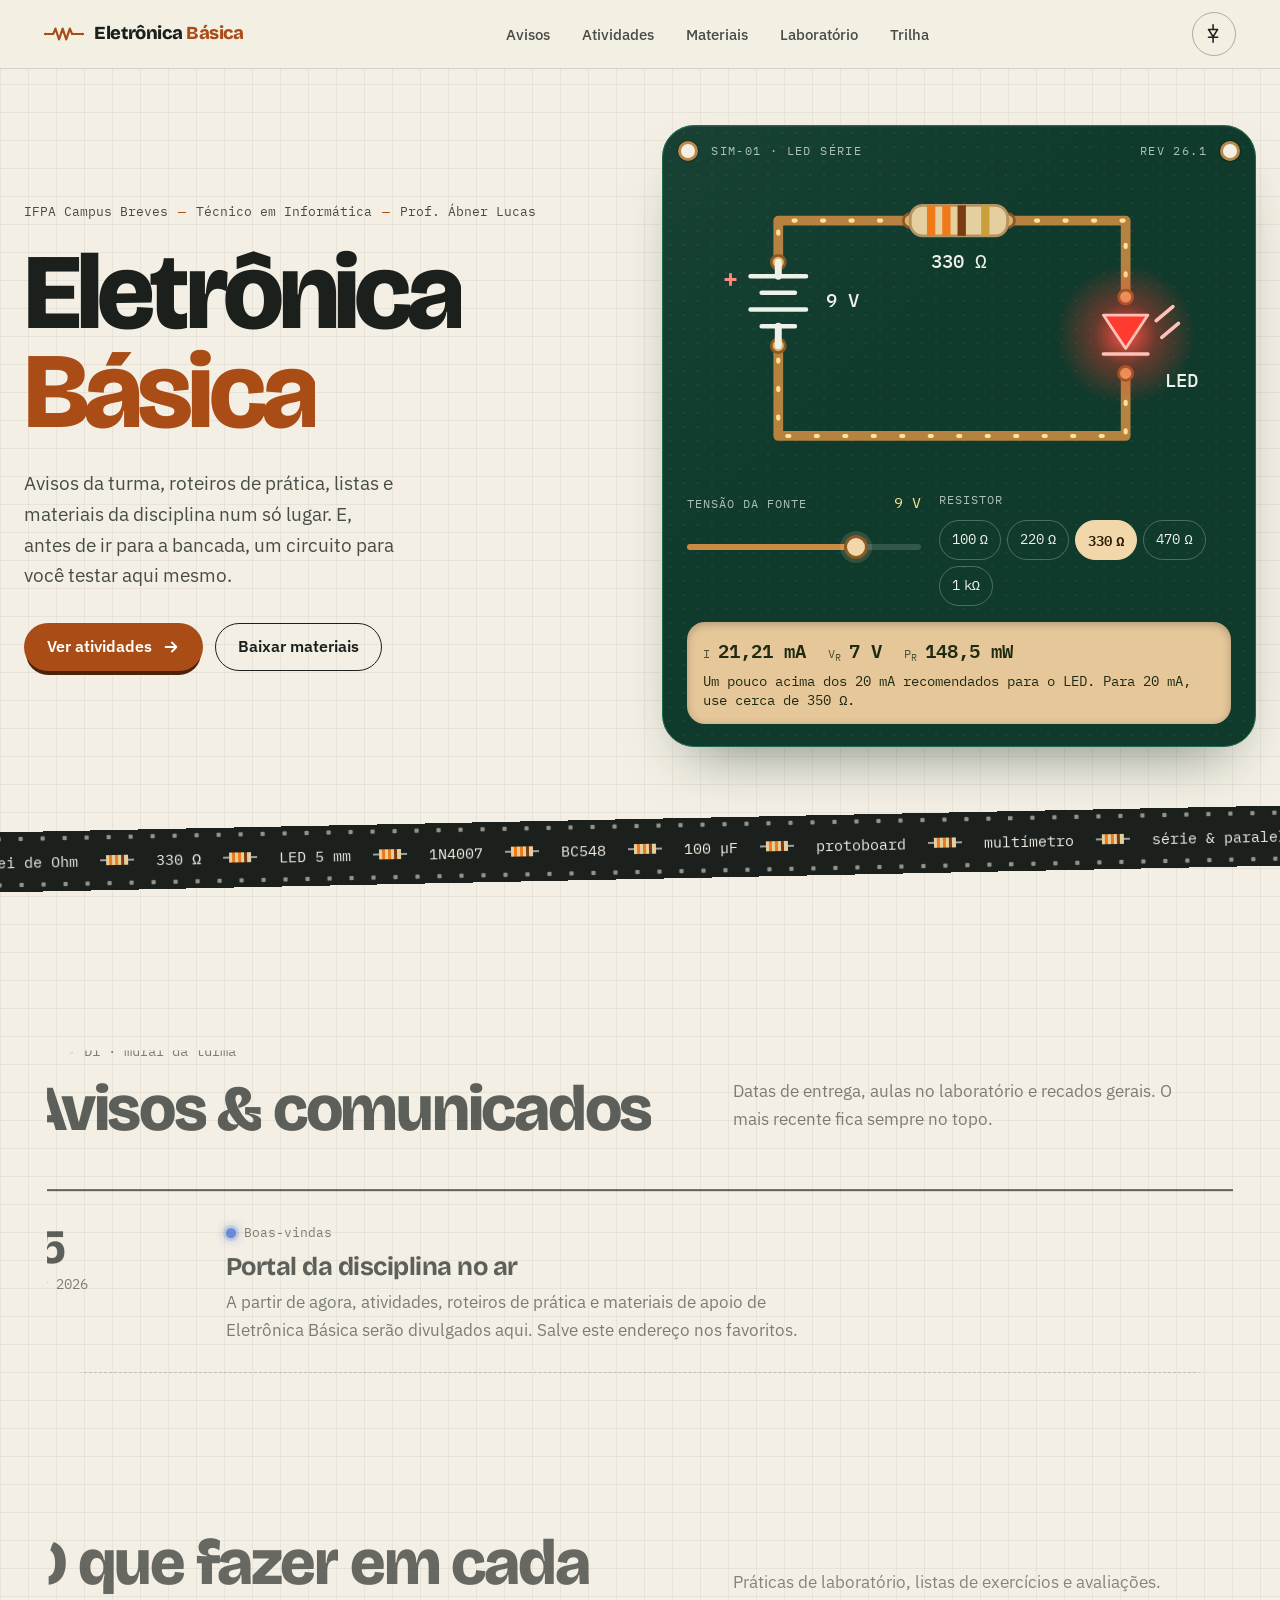
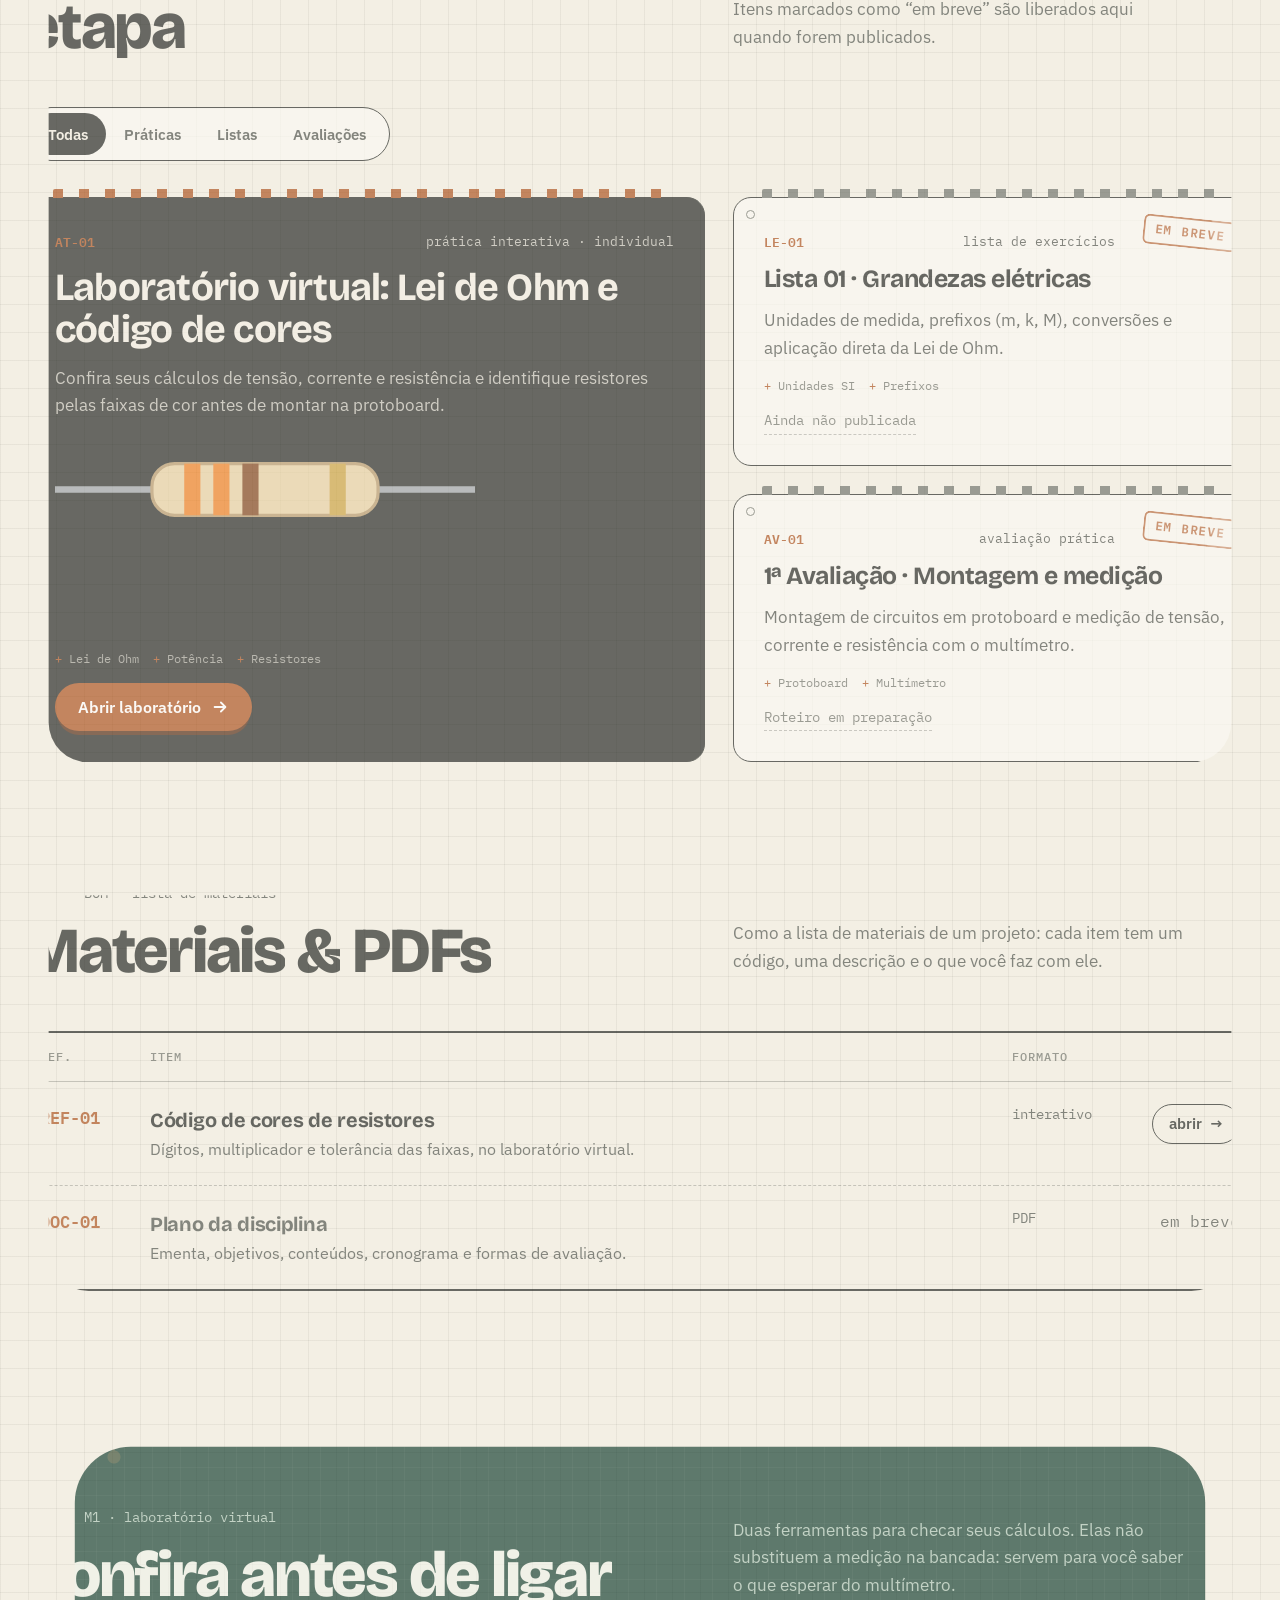
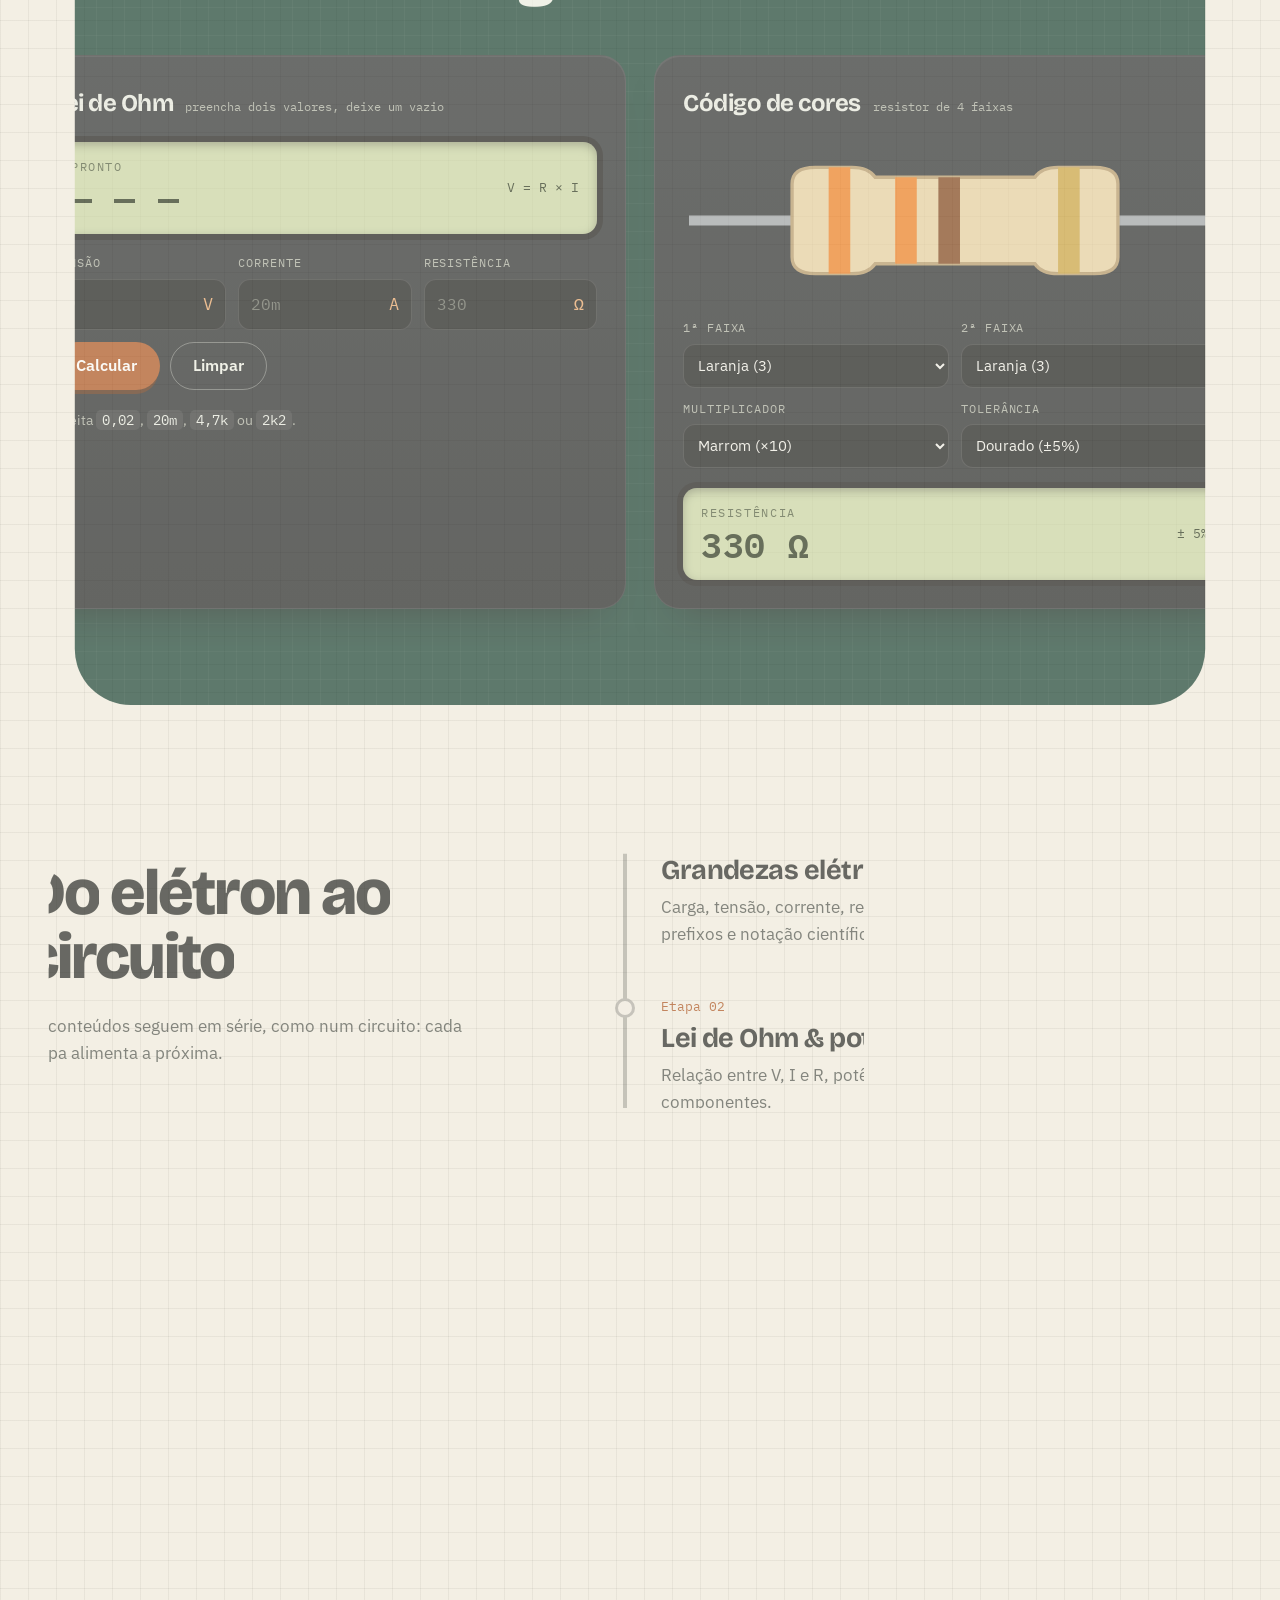
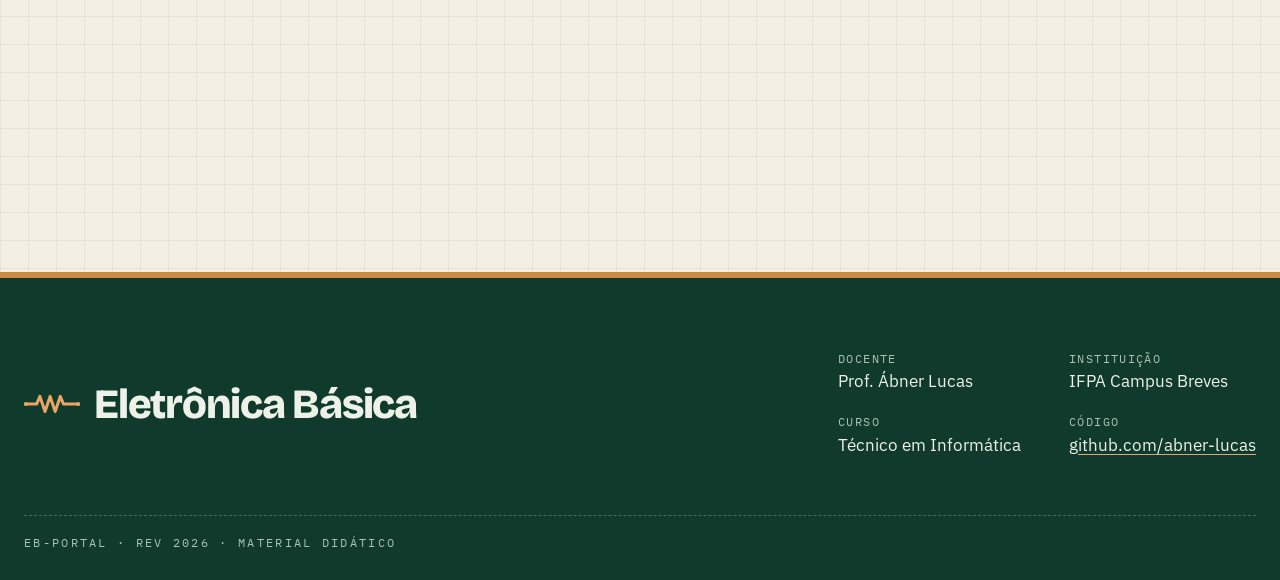
==== commit 5260eb1e: "Redesenha o portal com identidade de eletrônica Troca o visual genérico (pílulas, grades de cartões " ====
--- a/index.html
+++ b/index.html
@@ -3,514 +3,493 @@
 <head>
     <meta charset="UTF-8">
     <meta name="viewport" content="width=device-width, initial-scale=1.0">
-    <title>Portal da Disciplina · Eletrônica Básica</title>
-    <meta name="description" content="Portal da disciplina de Eletrônica Básica · Prof. Ábner Lucas · IFPA Campus Breves. Atividades, materiais de apoio e laboratório virtual.">
-    <link rel="icon" href="data:image/svg+xml,%3Csvg xmlns='http://www.w3.org/2000/svg' viewBox='0 0 32 32'%3E%3Crect width='32' height='32' rx='7' fill='%23b45309'/%3E%3Cpath d='M4 16h6l2-5 3 10 3-10 3 10 2-5h5' fill='none' stroke='white' stroke-width='2.4' stroke-linejoin='round' stroke-linecap='round'/%3E%3C/svg%3E">
+    <title>Eletrônica Básica · IFPA Campus Breves</title>
+    <meta name="description" content="Portal da disciplina de Eletrônica Básica · Prof. Ábner Lucas · IFPA Campus Breves. Avisos, atividades, materiais e um simulador de circuito com LED.">
+    <meta name="theme-color" content="#f3efe4" media="(prefers-color-scheme: light)">
+    <meta name="theme-color" content="#121512" media="(prefers-color-scheme: dark)">
+    <link rel="icon" href="data:image/svg+xml,%3Csvg xmlns='http://www.w3.org/2000/svg' viewBox='0 0 32 32'%3E%3Crect width='32' height='32' rx='7' fill='%230f3a2c'/%3E%3Cpath d='M3 16h6l2-5 3 10 3-10 3 10 2-5h7' fill='none' stroke='%23e9894a' stroke-width='2.6' stroke-linejoin='round' stroke-linecap='round'/%3E%3C/svg%3E">
+
+    <!-- Tema aplicado antes da primeira pintura (evita piscar) -->
+    <script>
+        (function () {
+            try {
+                var salvo = localStorage.getItem('eb:tema');
+                var escuro = salvo ? salvo === 'escuro' : matchMedia('(prefers-color-scheme: dark)').matches;
+                document.documentElement.dataset.tema = escuro ? 'escuro' : 'claro';
+            } catch (e) { document.documentElement.dataset.tema = 'claro'; }
+            document.documentElement.classList.add('js');
+        })();
+    </script>
+
     <link rel="preconnect" href="https://fonts.googleapis.com">
     <link rel="preconnect" href="https://fonts.gstatic.com" crossorigin>
-    <link href="https://fonts.googleapis.com/css2?family=Plus+Jakarta+Sans:wght@400;500;600;700;800&family=JetBrains+Mono:wght@400;500;700&display=swap" rel="stylesheet">
+    <link href="https://fonts.googleapis.com/css2?family=Bricolage+Grotesque:opsz,wght@12..96,500;12..96,700;12..96,800&family=IBM+Plex+Mono:wght@400;500;600&family=IBM+Plex+Sans:ital,wght@0,400;0,500;0,600;1,400&display=swap" rel="stylesheet">
     <link rel="stylesheet" href="style.css">
 </head>
 <body>
-
-    <!-- CABEÇALHO / NAVBAR -->
-    <header class="navbar">
-        <div class="nav-container">
-            <a href="#" class="brand">
-                <span class="brand-badge" aria-hidden="true">
-                    <svg viewBox="0 0 32 16" width="26" height="13"><path d="M0 8h6l2-5 3 10 3-10 3 10 3-10 2 5h10" fill="none" stroke="currentColor" stroke-width="2.2" stroke-linejoin="round" stroke-linecap="round"/></svg>
-                </span>
-                <span class="brand-text">Eletrônica<strong>Básica</strong></span>
+    <a class="pular" href="#conteudo">Pular para o conteúdo</a>
+
+    <!-- Barra de progresso: um "fio" de cobre que acompanha a leitura -->
+    <div class="progresso" aria-hidden="true"><span id="progresso-barra"></span></div>
+
+    <!-- ============ CABEÇALHO ============ -->
+    <header class="topo" id="topo">
+        <div class="topo-inner">
+            <a href="#inicio" class="marca" aria-label="Eletrônica Básica, voltar ao início">
+                <svg class="marca-simbolo" viewBox="0 0 44 20" aria-hidden="true">
+                    <path d="M1 10h9l2.5-6 4 12 4-12 4 12 4-12 2.5 6h12" />
+                    <circle cx="1.5" cy="10" r="1.5" /><circle cx="42.5" cy="10" r="1.5" />
+                </svg>
+                <span class="marca-texto">Eletrônica <em>Básica</em></span>
             </a>
 
-            <nav class="nav-links" id="nav-menu">
-                <a href="#inicio" class="nav-link active">Início</a>
-                <a href="#avisos" class="nav-link">Avisos</a>
-                <a href="#atividades" class="nav-link">Atividades</a>
-                <a href="#materiais" class="nav-link">Materiais &amp; PDFs</a>
-                <a href="#laboratorio" class="nav-link">Laboratório Virtual</a>
-                <a href="#trilha" class="nav-link">Trilha</a>
+            <nav class="menu" id="menu" aria-label="Seções do portal">
+                <a href="#avisos">Avisos</a>
+                <a href="#atividades">Atividades</a>
+                <a href="#materiais">Materiais</a>
+                <a href="#laboratorio">Laboratório</a>
+                <a href="#trilha">Trilha</a>
             </nav>
 
-            <div class="nav-actions">
-                <span class="teacher-tag">Prof. Ábner Lucas</span>
-                <button class="mobile-toggle" id="menu-toggle" aria-label="Abrir Menu" aria-expanded="false">
-                    <span></span><span></span><span></span>
+            <div class="topo-acoes">
+                <button class="botao-tema" id="botao-tema" type="button" aria-label="Alternar modo escuro" aria-pressed="false">
+                    <svg viewBox="0 0 24 24" aria-hidden="true">
+                        <!-- símbolo de LED: triângulo + barra + setas de luz -->
+                        <path class="led-tri" d="M6 7h10l-5 8z" />
+                        <path d="M6 15.5h10M11 15.5V21M11 2v5" />
+                        <path class="led-raios" d="M17 4l3-3M19 8l3-3" />
+                    </svg>
+                </button>
+                <button class="botao-menu" id="botao-menu" type="button" aria-label="Abrir menu" aria-expanded="false" aria-controls="menu">
+                    <span></span><span></span>
                 </button>
             </div>
         </div>
     </header>
 
-    <!-- HERO SECTION -->
-    <section id="inicio" class="hero-section">
-        <div class="hero-container">
-            <div class="hero-content">
-                <div class="badge-pill">
-                    <span class="dot-live"></span> IFPA Campus Breves · Técnico em Informática
+    <main id="conteudo">
+
+        <!-- ============ ABERTURA ============ -->
+        <section id="inicio" class="abertura">
+            <div class="abertura-grade">
+                <div class="abertura-texto">
+                    <p class="abertura-kicker">
+                        <span>IFPA Campus Breves</span>
+                        <span>Técnico em Informática</span>
+                        <span>Prof. Ábner Lucas</span>
+                    </p>
+                    <h1 class="abertura-titulo" data-palavras>
+                        Eletrônica <em>Básica</em>
+                    </h1>
+                    <p class="abertura-lede entra" style="--atraso: .45s">
+                        Avisos da turma, roteiros de prática, listas e materiais da disciplina num só lugar.
+                        E, antes de ir para a bancada, um circuito para você testar aqui mesmo.
+                    </p>
+                    <div class="abertura-acoes entra" style="--atraso: .6s">
+                        <a href="#atividades" class="botao botao-cobre">
+                            Ver atividades
+                            <svg viewBox="0 0 20 20" aria-hidden="true"><path d="M4 10h11M11 5l5 5-5 5" /></svg>
+                        </a>
+                        <a href="#materiais" class="botao botao-linha">Baixar materiais</a>
+                    </div>
                 </div>
-                <h1 class="hero-title">Portal de Atividades e Materiais de <span>Eletrônica Básica</span></h1>
-                <p class="hero-subtitle">
-                    Espaço centralizado para acompanhar os avisos da turma, baixar roteiros e materiais de apoio e praticar os conceitos de circuitos no laboratório virtual.
-                </p>
-                <div class="hero-buttons">
-                    <a href="#atividades" class="btn btn-primary">
-                        ⚡ Ver Atividades
-                    </a>
-                    <a href="#materiais" class="btn btn-secondary">
-                        📥 Baixar Materiais &amp; PDFs
-                    </a>
+
+                <!-- SIMULADOR: fonte + resistor + LED -->
+                <figure class="placa simulador entra" style="--atraso: .3s" aria-labelledby="sim-legenda">
+                    <div class="placa-serigrafia" aria-hidden="true">
+                        <span>SIM-01 · LED SÉRIE</span><span>REV 26.1</span>
+                    </div>
+
+                    <svg class="sim-svg" id="sim-svg" viewBox="0 0 400 230" role="img" aria-labelledby="sim-desc">
+                        <desc id="sim-desc">Circuito série com fonte de tensão ajustável, um resistor e um LED vermelho.</desc>
+                        <defs>
+                            <radialGradient id="brilho-led">
+                                <stop offset="0" stop-color="#ff5a4a" stop-opacity=".95" />
+                                <stop offset=".45" stop-color="#ff3b2f" stop-opacity=".35" />
+                                <stop offset="1" stop-color="#ff3b2f" stop-opacity="0" />
+                            </radialGradient>
+                        </defs>
+                        <!-- trilhas de cobre -->
+                        <path class="pista" d="M70 70 V40 H165 M235 40 H320 V95 M320 150 V195 H70 V130" />
+                        <path class="eletrons" id="sim-eletrons" d="M70 70 V40 H165 M235 40 H320 V95 M320 150 V195 H70 V130" />
+                        <!-- ilhas de solda -->
+                        <g class="ilhas">
+                            <circle cx="165" cy="40" r="5" /><circle cx="235" cy="40" r="5" />
+                            <circle cx="320" cy="95" r="5" /><circle cx="320" cy="150" r="5" />
+                            <circle cx="70" cy="70" r="5" /><circle cx="70" cy="130" r="5" />
+                        </g>
+                        <!-- fonte (símbolo de bateria) -->
+                        <g class="fonte">
+                            <path d="M50 80 H90 M58 92 H82 M50 104 H90 M58 116 H82" />
+                            <path d="M70 70 V80 M70 116 V130" />
+                            <text x="30" y="88">+</text>
+                            <text class="sim-rotulo" id="sim-rotulo-v" x="104" y="102">9 V</text>
+                        </g>
+                        <!-- resistor -->
+                        <g class="resistor">
+                            <rect x="165" y="29" width="70" height="22" rx="9" />
+                            <rect id="sim-faixa-1" x="177" y="29" width="6" height="22" />
+                            <rect id="sim-faixa-2" x="188" y="29" width="6" height="22" />
+                            <rect id="sim-faixa-3" x="199" y="29" width="6" height="22" />
+                            <rect x="216" y="29" width="6" height="22" fill="#c9a03a" />
+                            <text class="sim-rotulo" id="sim-rotulo-r" x="200" y="74">330 Ω</text>
+                        </g>
+                        <!-- LED -->
+                        <g class="led" id="sim-led">
+                            <circle class="led-brilho" id="sim-brilho" cx="320" cy="122" r="46" fill="url(#brilho-led)" />
+                            <path class="led-corpo" d="M304 108 H336 L320 132 Z" />
+                            <path class="led-catodo" d="M304 136 H336" />
+                            <path class="led-luz" d="M342 112 l12 -10 M346 124 l12 -10" />
+                            <text class="sim-rotulo" x="360" y="160">LED</text>
+                        </g>
+                    </svg>
+
+                    <div class="sim-controles">
+                        <label class="sim-faixa">
+                            <span class="sim-legenda-campo">Tensão da fonte <output id="sim-v-saida">9 V</output></span>
+                            <input type="range" id="sim-v" min="0" max="12" step="0.5" value="9" aria-describedby="sim-estado">
+                        </label>
+                        <fieldset class="sim-resistores">
+                            <legend class="sim-legenda-campo">Resistor</legend>
+                            <div class="chips" role="radiogroup" id="sim-r">
+                                <!-- preenchido pelo script -->
+                            </div>
+                        </fieldset>
+                    </div>
+
+                    <div class="visor" aria-live="polite" id="sim-estado">
+                        <div class="visor-leituras">
+                            <span><small>I</small><b id="sim-i">21,21 mA</b></span>
+                            <span><small>V<sub>R</sub></small><b id="sim-vr">7 V</b></span>
+                            <span><small>P<sub>R</sub></small><b id="sim-pr">148,5 mW</b></span>
+                        </div>
+                        <p class="visor-msg" id="sim-msg">Um pouco acima dos 20 mA recomendados para o LED.</p>
+                    </div>
+                    <figcaption id="sim-legenda" class="sr-only">Simulador de circuito: ajuste a tensão e o resistor para ver a corrente e o brilho do LED.</figcaption>
+                </figure>
+            </div>
+        </section>
+
+        <!-- Fita de componentes (faixa contínua decorativa) -->
+        <div class="fita" aria-hidden="true">
+            <div class="fita-trilho">
+                <span>Lei de Ohm</span><i></i><span>330 Ω</span><i></i><span>LED 5 mm</span><i></i><span>1N4007</span><i></i><span>BC548</span><i></i><span>100 µF</span><i></i><span>protoboard</span><i></i><span>multímetro</span><i></i><span>série &amp; paralelo</span><i></i>
+                <span>Lei de Ohm</span><i></i><span>330 Ω</span><i></i><span>LED 5 mm</span><i></i><span>1N4007</span><i></i><span>BC548</span><i></i><span>100 µF</span><i></i><span>protoboard</span><i></i><span>multímetro</span><i></i><span>série &amp; paralelo</span><i></i>
+            </div>
+        </div>
+
+        <!-- ============ AVISOS ============ -->
+        <section id="avisos" class="secao" data-cena>
+            <div class="moldura">
+                <header class="cabecalho">
+                    <div>
+                        <p class="etiqueta">
+                            <svg class="simbolo" viewBox="0 0 48 20" aria-hidden="true"><path d="M0 10h16M32 10h16M16 3h16l-8 12zM16 16h16" /><path class="raio" d="M34 4l5-4M38 9l5-4" /></svg>
+                            <span>D1 · mural da turma</span>
+                        </p>
+                        <h2 class="titulo" data-palavras>Avisos &amp; comunicados</h2>
+                    </div>
+                    <p class="cabecalho-desc">Datas de entrega, aulas no laboratório e recados gerais. O mais recente fica sempre no topo.</p>
+                </header>
+
+                <ol class="diario">
+                    <!--
+                        COMO ADICIONAR UM AVISO
+                        Copie um <li class="registro"> e cole no TOPO da lista.
+                        data-tipo: info (azul) · prazo (âmbar) · ok (verde)
+                    -->
+                    <li class="registro" data-tipo="info">
+                        <time class="registro-data" datetime="2026-11-15"><b>15</b> nov 2026</time>
+                        <div class="registro-corpo">
+                            <span class="registro-tipo"><i class="led-ponto"></i>Boas-vindas</span>
+                            <h3>Portal da disciplina no ar</h3>
+                            <p>A partir de agora, atividades, roteiros de prática e materiais de apoio de Eletrônica Básica serão divulgados aqui. Salve este endereço nos favoritos.</p>
+                        </div>
+                    </li>
+                </ol>
+            </div>
+        </section>
+
+        <!-- ============ ATIVIDADES ============ -->
+        <section id="atividades" class="secao" data-cena>
+            <div class="moldura">
+                <header class="cabecalho">
+                    <div>
+                        <p class="etiqueta">
+                            <svg class="simbolo" viewBox="0 0 48 20" aria-hidden="true"><rect x="12" y="2" width="24" height="16" rx="2" /><path d="M16 2v-2M22 2v-2M28 2v-2M34 2v-2M16 18v2M22 18v2M28 18v2M34 18v2" /><path class="raio" d="M21 2a3 3 0 0 0 6 0" /></svg>
+                            <span>U1 · atividades</span>
+                        </p>
+                        <h2 class="titulo" data-palavras>O que fazer em cada etapa</h2>
+                    </div>
+                    <p class="cabecalho-desc">Práticas de laboratório, listas de exercícios e avaliações. Itens marcados como “em breve” são liberados aqui quando forem publicados.</p>
+                </header>
+
+                <div class="seletor" role="group" aria-label="Filtrar atividades">
+                    <span class="seletor-cursor" aria-hidden="true"></span>
+                    <button type="button" class="seletor-op" data-filtro="todas" aria-pressed="true">Todas</button>
+                    <button type="button" class="seletor-op" data-filtro="pratica" aria-pressed="false">Práticas</button>
+                    <button type="button" class="seletor-op" data-filtro="exercicio" aria-pressed="false">Listas</button>
+                    <button type="button" class="seletor-op" data-filtro="avaliacao" aria-pressed="false">Avaliações</button>
                 </div>
 
-                <div class="hero-stats">
-                    <div class="stat-item">
-                        <span class="stat-number">V = R·I</span>
-                        <span class="stat-label">Lei de Ohm</span>
-                    </div>
-                    <div class="stat-divider"></div>
-                    <div class="stat-item">
-                        <span class="stat-number">2</span>
-                        <span class="stat-label">Calculadoras Interativas</span>
-                    </div>
-                    <div class="stat-divider"></div>
-                    <div class="stat-item">
-                        <span class="stat-number">6</span>
-                        <span class="stat-label">Etapas na Trilha</span>
-                    </div>
+                <div class="chips-atividades" id="lista-atividades">
+                    <!--
+                        COMO ADICIONAR UMA ATIVIDADE
+                        1. Crie projetos/NN-nome/index.html ou coloque o PDF em docs/.
+                        2. Copie um <article class="chip-ci"> e ajuste data-categoria
+                           (pratica · exercicio · avaliacao), código, título, texto e link.
+                        3. Para liberar uma atividade "em breve": remova a classe "em-breve",
+                           o carimbo e troque o <span class="acao-bloqueada"> por um <a class="botao botao-cobre">.
+                    -->
+
+                    <article class="chip-ci destaque" data-categoria="pratica">
+                        <div class="chip-topo">
+                            <span class="chip-codigo">AT-01</span>
+                            <span class="chip-cat">prática interativa · individual</span>
+                        </div>
+                        <h3>Laboratório virtual: Lei de Ohm e código de cores</h3>
+                        <p>Confira seus cálculos de tensão, corrente e resistência e identifique resistores pelas faixas de cor antes de montar na protoboard.</p>
+                        <svg class="chip-ilustra" viewBox="0 0 260 60" aria-hidden="true">
+                            <path d="M0 30h60M200 30h60" />
+                            <rect x="60" y="14" width="140" height="32" rx="14" />
+                            <rect class="f" x="80" y="14" width="10" height="32" fill="#ef7a1a" />
+                            <rect class="f" x="98" y="14" width="10" height="32" fill="#ef7a1a" />
+                            <rect class="f" x="116" y="14" width="10" height="32" fill="#7a3b12" />
+                            <rect class="f" x="170" y="14" width="10" height="32" fill="#c9a03a" />
+                        </svg>
+                        <ul class="chip-tags"><li>Lei de Ohm</li><li>Potência</li><li>Resistores</li></ul>
+                        <a href="#laboratorio" class="botao botao-cobre">
+                            Abrir laboratório
+                            <svg viewBox="0 0 20 20" aria-hidden="true"><path d="M4 10h11M11 5l5 5-5 5" /></svg>
+                        </a>
+                    </article>
+
+                    <article class="chip-ci em-breve" data-categoria="exercicio">
+                        <span class="carimbo" aria-hidden="true">em breve</span>
+                        <div class="chip-topo">
+                            <span class="chip-codigo">LE-01</span>
+                            <span class="chip-cat">lista de exercícios</span>
+                        </div>
+                        <h3>Lista 01 · Grandezas elétricas</h3>
+                        <p>Unidades de medida, prefixos (m, k, M), conversões e aplicação direta da Lei de Ohm.</p>
+                        <ul class="chip-tags"><li>Unidades SI</li><li>Prefixos</li></ul>
+                        <span class="acao-bloqueada">Ainda não publicada</span>
+                    </article>
+
+                    <article class="chip-ci em-breve" data-categoria="avaliacao">
+                        <span class="carimbo" aria-hidden="true">em breve</span>
+                        <div class="chip-topo">
+                            <span class="chip-codigo">AV-01</span>
+                            <span class="chip-cat">avaliação prática</span>
+                        </div>
+                        <h3>1ª Avaliação · Montagem e medição</h3>
+                        <p>Montagem de circuitos em protoboard e medição de tensão, corrente e resistência com o multímetro.</p>
+                        <ul class="chip-tags"><li>Protoboard</li><li>Multímetro</li></ul>
+                        <span class="acao-bloqueada">Roteiro em preparação</span>
+                    </article>
                 </div>
-            </div>
-
-            <!-- CIRCUITO INTERATIVO: clique no interruptor para acender o LED -->
-            <div class="hero-card-preview">
-                <div class="circuit-window">
-                    <div class="window-header">
-                        <div class="window-dots">
-                            <span class="dot dot-red"></span>
-                            <span class="dot dot-yellow"></span>
-                            <span class="dot dot-green"></span>
-                        </div>
-                        <span class="window-title">circuito-led.sim</span>
-                    </div>
-                    <div class="window-body circuit-body" id="hero-circuit" data-on="true">
-                        <svg class="circuit-svg" viewBox="0 0 360 220" role="img" aria-labelledby="circ-title">
-                            <title id="circ-title">Circuito simples: bateria de 9 V, resistor de 330 Ω e LED em série, com interruptor</title>
-                            <!-- fios -->
-                            <path class="wire" d="M60 60 H150 M210 60 H300 V110 M300 160 V180 H60 V60"/>
-                            <!-- corrente animada -->
-                            <path class="current" d="M60 60 H150 M210 60 H300 V110 M300 160 V180 H60 V60"/>
-                            <!-- bateria -->
-                            <g class="battery">
-                                <rect x="40" y="95" width="40" height="50" rx="4"/>
-                                <text x="60" y="125">9V</text>
-                                <text class="pole" x="60" y="90">+</text>
-                            </g>
-                            <!-- resistor -->
-                            <g class="resistor">
-                                <rect x="150" y="50" width="60" height="20" rx="8"/>
-                                <rect class="band" x="160" y="50" width="5" height="20" fill="#f97316"/>
-                                <rect class="band" x="170" y="50" width="5" height="20" fill="#f97316"/>
-                                <rect class="band" x="180" y="50" width="5" height="20" fill="#92400e"/>
-                                <rect class="band" x="196" y="50" width="5" height="20" fill="#d4a017"/>
-                                <text x="180" y="38">330 Ω</text>
-                            </g>
-                            <!-- LED -->
-                            <g class="led">
-                                <circle class="led-glow" cx="300" cy="135" r="30"/>
-                                <path class="led-body" d="M286 125 L314 125 L300 147 Z"/>
-                                <path class="led-bar" d="M286 149 H314"/>
-                                <path class="led-arrow" d="M318 128 l10 -8 M322 138 l10 -8"/>
-                            </g>
-                            <!-- interruptor -->
-                            <g class="switch" id="circuit-switch" tabindex="0" role="switch" aria-checked="true" aria-label="Interruptor do circuito">
-                                <rect class="switch-hit" x="140" y="160" width="80" height="40" rx="10"/>
-                                <circle cx="155" cy="180" r="4"/>
-                                <circle cx="205" cy="180" r="4"/>
-                                <path class="switch-lever" d="M155 180 L205 180"/>
-                            </g>
-                        </svg>
-                        <div class="circuit-readout">
-                            <span class="readout-item"><b>I</b> = <span id="readout-current">21,21 mA</span></span>
-                            <span class="readout-hint">Clique no interruptor para ligar/desligar</span>
-                        </div>
-                    </div>
+                <p class="vazio" id="atividades-vazio" hidden>Nenhuma atividade nesta categoria por enquanto.</p>
+            </div>
+        </section>
+
+        <!-- ============ MATERIAIS (lista de materiais / BOM) ============ -->
+        <section id="materiais" class="secao" data-cena>
+            <div class="moldura">
+                <header class="cabecalho">
+                    <div>
+                        <p class="etiqueta">
+                            <svg class="simbolo" viewBox="0 0 48 20" aria-hidden="true"><path d="M0 10h20M28 10h20M20 2v16M28 2v16" /><path class="raio" d="M14 4h-4M12 2v4" /></svg>
+                            <span>BOM · lista de materiais</span>
+                        </p>
+                        <h2 class="titulo" data-palavras>Materiais &amp; PDFs</h2>
+                    </div>
+                    <p class="cabecalho-desc">Como a lista de materiais de um projeto: cada item tem um código, uma descrição e o que você faz com ele.</p>
+                </header>
+
+                <!--
+                    COMO ADICIONAR UM MATERIAL
+                    1. Coloque o arquivo em docs/ (ex.: docs/Aula01_Grandezas.pdf).
+                    2. Copie uma linha <tr> e ajuste o código, o nome, a descrição, o formato e o href.
+                       Use <a class="link-baixar" href="./docs/arquivo.pdf" download>baixar</a>.
+                -->
+                <div class="bom-moldura">
+                    <table class="bom">
+                        <caption class="sr-only">Materiais da disciplina</caption>
+                        <thead>
+                            <tr><th scope="col">Ref.</th><th scope="col">Item</th><th scope="col">Formato</th><th scope="col"><span class="sr-only">Ação</span></th></tr>
+                        </thead>
+                        <tbody>
+                            <tr>
+                                <td class="bom-ref">REF-01</td>
+                                <td><strong>Código de cores de resistores</strong><span>Dígitos, multiplicador e tolerância das faixas, no laboratório virtual.</span></td>
+                                <td class="bom-fmt">interativo</td>
+                                <td class="bom-acao"><a class="link-baixar" href="#laboratorio">abrir</a></td>
+                            </tr>
+                            <tr class="bom-pendente">
+                                <td class="bom-ref">DOC-01</td>
+                                <td><strong>Plano da disciplina</strong><span>Ementa, objetivos, conteúdos, cronograma e formas de avaliação.</span></td>
+                                <td class="bom-fmt">PDF</td>
+                                <td class="bom-acao"><span class="link-pendente">em breve</span></td>
+                            </tr>
+                        </tbody>
+                    </table>
                 </div>
             </div>
+        </section>
+
+        <!-- ============ LABORATÓRIO (palco escuro: placa de circuito) ============ -->
+        <section id="laboratorio" class="secao secao-palco" data-cena="palco">
+            <div class="palco">
+                <div class="moldura">
+                    <header class="cabecalho">
+                        <div>
+                            <p class="etiqueta">
+                                <svg class="simbolo" viewBox="0 0 48 20" aria-hidden="true"><path d="M0 10h14M34 10h14" /><circle cx="24" cy="10" r="9" /><path class="raio" d="M20 6l4 8 4-8" /></svg>
+                                <span>M1 · laboratório virtual</span>
+                            </p>
+                            <h2 class="titulo" data-palavras>Confira antes de ligar</h2>
+                        </div>
+                        <p class="cabecalho-desc">Duas ferramentas para checar seus cálculos. Elas não substituem a medição na bancada: servem para você saber o que esperar do multímetro.</p>
+                    </header>
+
+                    <div class="instrumentos">
+                        <!-- MULTÍMETRO / LEI DE OHM -->
+                        <article class="instrumento">
+                            <h3>Lei de Ohm <small>preencha dois valores, deixe um vazio</small></h3>
+                            <div class="lcd" id="ohm-lcd" aria-live="polite">
+                                <span class="lcd-rotulo" id="ohm-lcd-rotulo">pronto</span>
+                                <span class="lcd-valor" id="ohm-lcd-valor">— — —</span>
+                                <span class="lcd-extra" id="ohm-lcd-extra">V = R × I</span>
+                            </div>
+                            <form class="ohm" id="ohm-form" novalidate>
+                                <label class="borne">
+                                    <span>Tensão</span>
+                                    <span class="borne-campo"><input type="text" inputmode="decimal" id="ohm-v" placeholder="9" autocomplete="off"><em>V</em></span>
+                                </label>
+                                <label class="borne">
+                                    <span>Corrente</span>
+                                    <span class="borne-campo"><input type="text" inputmode="decimal" id="ohm-i" placeholder="20m" autocomplete="off"><em>A</em></span>
+                                </label>
+                                <label class="borne">
+                                    <span>Resistência</span>
+                                    <span class="borne-campo"><input type="text" inputmode="decimal" id="ohm-r" placeholder="330" autocomplete="off"><em>Ω</em></span>
+                                </label>
+                                <div class="ohm-acoes">
+                                    <button type="submit" class="botao botao-cobre">Calcular</button>
+                                    <button type="reset" class="botao botao-fantasma">Limpar</button>
+                                </div>
+                            </form>
+                            <p class="dica">Aceita <code>0,02</code>, <code>20m</code>, <code>4,7k</code> ou <code>2k2</code>.</p>
+                        </article>
+
+                        <!-- CÓDIGO DE CORES -->
+                        <article class="instrumento">
+                            <h3>Código de cores <small>resistor de 4 faixas</small></h3>
+                            <div class="resistor-grande" aria-hidden="true">
+                                <svg viewBox="0 0 320 80">
+                                    <path class="terminal" d="M0 40 H62 M258 40 H320" />
+                                    <path class="corpo" d="M62 18 q0 -10 14 -10 h22 q10 0 14 6 h96 q4 -6 14 -6 h22 q14 0 14 10 v44 q0 10 -14 10 h-22 q-10 0 -14 -6 h-96 q-4 6 -14 6 h-22 q-14 0 -14 -10z" />
+                                    <rect id="faixa-1" x="84" y="8" width="13" height="64" />
+                                    <rect id="faixa-2" x="124" y="14" width="13" height="52" />
+                                    <rect id="faixa-3" x="150" y="14" width="13" height="52" />
+                                    <rect id="faixa-4" x="222" y="8" width="13" height="64" />
+                                </svg>
+                            </div>
+                            <div class="faixas">
+                                <label class="borne"><span>1ª faixa</span><select id="sel-1"></select></label>
+                                <label class="borne"><span>2ª faixa</span><select id="sel-2"></select></label>
+                                <label class="borne"><span>Multiplicador</span><select id="sel-3"></select></label>
+                                <label class="borne"><span>Tolerância</span><select id="sel-4"></select></label>
+                            </div>
+                            <div class="lcd" aria-live="polite">
+                                <span class="lcd-rotulo">resistência</span>
+                                <span class="lcd-valor" id="cor-valor">330 Ω</span>
+                                <span class="lcd-extra" id="cor-extra">± 5%</span>
+                            </div>
+                        </article>
+                    </div>
+                </div>
+            </div>
+        </section>
+
+        <!-- ============ TRILHA ============ -->
+        <section id="trilha" class="secao" data-cena>
+            <div class="moldura trilha-grade">
+                <header class="cabecalho cabecalho-fixo">
+                    <div>
+                        <p class="etiqueta">
+                            <svg class="simbolo" viewBox="0 0 48 20" aria-hidden="true"><path d="M0 10h18M30 10h18M18 2v16M24 6v8" /><path class="raio" d="M34 4h4M36 2v4" /></svg>
+                            <span>J1 · trilha da disciplina</span>
+                        </p>
+                        <h2 class="titulo" data-palavras>Do elétron ao circuito</h2>
+                    </div>
+                    <p class="cabecalho-desc">Os conteúdos seguem em série, como num circuito: cada etapa alimenta a próxima.</p>
+                </header>
+
+                <ol class="trilha" id="trilha-lista">
+                    <li class="trilha-fio" aria-hidden="true"><span id="trilha-corrente"></span></li>
+                    <li class="etapa">
+                        <span class="no" aria-hidden="true"></span>
+                        <span class="etapa-num">Etapa 01</span>
+                        <h3>Grandezas elétricas</h3>
+                        <p>Carga, tensão, corrente, resistência e potência. Unidades do SI, prefixos e notação científica.</p>
+                    </li>
+                    <li class="etapa">
+                        <span class="no" aria-hidden="true"></span>
+                        <span class="etapa-num">Etapa 02</span>
+                        <h3>Lei de Ohm &amp; potência</h3>
+                        <p>Relação entre V, I e R, potência dissipada e efeito Joule nos componentes.</p>
+                    </li>
+                    <li class="etapa">
+                        <span class="no" aria-hidden="true"></span>
+                        <span class="etapa-num">Etapa 03</span>
+                        <h3>Resistores &amp; associações</h3>
+                        <p>Código de cores, associações em série, paralelo e mista, divisores de tensão e de corrente.</p>
+                    </li>
+                    <li class="etapa">
+                        <span class="no" aria-hidden="true"></span>
+                        <span class="etapa-num">Etapa 04</span>
+                        <h3>Instrumentos de medição</h3>
+                        <p>Multímetro como voltímetro, amperímetro e ohmímetro; protoboard e fontes de alimentação.</p>
+                    </li>
+                    <li class="etapa">
+                        <span class="no" aria-hidden="true"></span>
+                        <span class="etapa-num">Etapa 05</span>
+                        <h3>Componentes eletrônicos</h3>
+                        <p>Capacitores, indutores, diodos, LEDs e transistores: funcionamento, identificação e aplicações.</p>
+                    </li>
+                    <li class="etapa">
+                        <span class="no" aria-hidden="true"></span>
+                        <span class="etapa-num">Etapa 06</span>
+                        <h3>Circuitos práticos</h3>
+                        <p>Fontes de alimentação, retificação, circuitos com LED e introdução à eletrônica digital.</p>
+                    </li>
+                </ol>
+            </div>
+        </section>
+    </main>
+
+    <!-- ============ RODAPÉ (serigrafia de placa) ============ -->
+    <footer class="rodape">
+        <div class="rodape-inner">
+            <div class="rodape-marca">
+                <svg class="marca-simbolo" viewBox="0 0 44 20" aria-hidden="true">
+                    <path d="M1 10h9l2.5-6 4 12 4-12 4 12 4-12 2.5 6h12" />
+                    <circle cx="1.5" cy="10" r="1.5" /><circle cx="42.5" cy="10" r="1.5" />
+                </svg>
+                <p>Eletrônica Básica</p>
+            </div>
+            <dl class="rodape-dados">
+                <div><dt>Docente</dt><dd>Prof. Ábner Lucas</dd></div>
+                <div><dt>Instituição</dt><dd>IFPA Campus Breves</dd></div>
+                <div><dt>Curso</dt><dd>Técnico em Informática</dd></div>
+                <div><dt>Código</dt><dd><a href="https://github.com/abner-lucas/eletronica-basica">github.com/abner-lucas</a></dd></div>
+            </dl>
         </div>
-    </section>
-
-    <!-- SEÇÃO DE AVISOS (mural da turma) -->
-    <section id="avisos" class="section notices-section">
-        <div class="section-container">
-            <div class="section-header">
-                <span class="section-tag">Mural da Turma</span>
-                <h2 class="section-title">Avisos &amp; Comunicados</h2>
-                <p class="section-desc">
-                    Fique atento às datas de entrega, aulas práticas no laboratório e orientações gerais da disciplina.
-                </p>
-            </div>
-
-            <div class="notices-list">
-                <!--
-                    COMO ADICIONAR UM AVISO:
-                    copie o bloco <article class="notice"> abaixo, cole no topo da lista
-                    e altere a data, o tipo (notice-info, notice-warn ou notice-ok) e o texto.
-                -->
-                <article class="notice notice-info">
-                    <div class="notice-date">
-                        <span class="notice-day">15</span>
-                        <span class="notice-month">nov</span>
-                    </div>
-                    <div class="notice-content">
-                        <span class="notice-kind">Boas-vindas</span>
-                        <h3>Portal da disciplina no ar!</h3>
-                        <p>A partir de agora, as atividades, roteiros de prática e materiais de apoio de Eletrônica Básica serão divulgados aqui. Salve este endereço nos favoritos.</p>
-                    </div>
-                </article>
-            </div>
-        </div>
-    </section>
-
-    <!-- SEÇÃO DE ATIVIDADES -->
-    <section id="atividades" class="section projects-section">
-        <div class="section-container">
-            <div class="section-header">
-                <span class="section-tag">Aplicações Práticas</span>
-                <h2 class="section-title">Atividades da Disciplina</h2>
-                <p class="section-desc">
-                    Roteiros de práticas, listas de exercícios e avaliações. Cada atividade traz orientações, materiais necessários e critérios de entrega.
-                </p>
-            </div>
-
-            <!-- FILTRO DE CATEGORIAS -->
-            <div class="filter-bar">
-                <button class="filter-btn active" data-filter="all">Todas</button>
-                <button class="filter-btn" data-filter="pratica">Práticas de Laboratório</button>
-                <button class="filter-btn" data-filter="exercicio">Listas de Exercícios</button>
-                <button class="filter-btn" data-filter="avaliacao">Avaliações</button>
-            </div>
-
-            <!-- GRADE DE ATIVIDADES -->
-            <div class="projects-grid">
-
-                <!--
-                    COMO ADICIONAR UMA ATIVIDADE:
-                    1. Crie a pasta projetos/NN-nome-da-atividade/ (com index.html) ou coloque o PDF em docs/.
-                    2. Copie um bloco <article class="project-card"> e ajuste:
-                       - data-category: pratica | exercicio | avaliacao
-                       - título, resumo, tags e links dos botões.
-                    3. Apague o cartão "Em breve" correspondente, se houver.
-                -->
-
-                <!-- ATIVIDADE 1: LABORATÓRIO VIRTUAL (já disponível) -->
-                <article class="project-card" data-category="pratica">
-                    <div class="project-badge-top">
-                        <span class="badge badge-accent">Prática Interativa</span>
-                        <span class="badge badge-subtle">Individual</span>
-                    </div>
-                    <div class="project-media project-media-lab">
-                        <div class="eval-cover">
-                            <span class="eval-cover-kicker">Laboratório virtual</span>
-                            <strong>Lei de Ohm &amp; Código de Cores</strong>
-                            <span class="eval-cover-flow">V = R × I · 4 faixas</span>
-                        </div>
-                        <div class="media-overlay">
-                            <span class="overlay-tag">Disponível no portal</span>
-                        </div>
-                    </div>
-                    <div class="project-body">
-                        <h3 class="project-title">Laboratório Virtual · Calculadoras</h3>
-                        <p class="project-summary">
-                            Use as calculadoras do portal para conferir seus cálculos de tensão, corrente e resistência e para identificar o valor de resistores pelo <span class="highlight">código de cores</span>.
-                        </p>
-                        <div class="tech-tags">
-                            <span class="tech-tag">Lei de Ohm</span>
-                            <span class="tech-tag">Potência</span>
-                            <span class="tech-tag">Resistores</span>
-                        </div>
-                    </div>
-                    <div class="project-footer">
-                        <a href="#laboratorio" class="btn btn-card-primary">
-                            Abrir Laboratório <span>→</span>
-                        </a>
-                    </div>
-                </article>
-
-                <!-- ATIVIDADE 2: EM BREVE -->
-                <article class="project-card project-card-soon" data-category="exercicio">
-                    <div class="project-badge-top">
-                        <span class="badge badge-brand">Lista de Exercícios</span>
-                        <span class="badge badge-subtle">Em breve</span>
-                    </div>
-                    <div class="project-media project-media-soon">
-                        <div class="eval-cover">
-                            <span class="eval-cover-kicker">Aguardando publicação</span>
-                            <strong>Lista 01 · Grandezas Elétricas</strong>
-                            <span class="eval-cover-flow">tensão · corrente · resistência</span>
-                        </div>
-                    </div>
-                    <div class="project-body">
-                        <h3 class="project-title">Lista 01 · Grandezas Elétricas</h3>
-                        <p class="project-summary">
-                            Exercícios sobre unidades de medida, prefixos (m, k, M), conversões e aplicação direta da Lei de Ohm. O link será liberado assim que a lista for publicada.
-                        </p>
-                        <div class="tech-tags">
-                            <span class="tech-tag">Unidades SI</span>
-                            <span class="tech-tag">Prefixos</span>
-                            <span class="tech-tag">Lei de Ohm</span>
-                        </div>
-                    </div>
-                    <div class="project-footer">
-                        <span class="btn btn-card-disabled" aria-disabled="true">🔒 Disponível em breve</span>
-                    </div>
-                </article>
-
-                <!-- ATIVIDADE 3: EM BREVE -->
-                <article class="project-card project-card-soon" data-category="avaliacao">
-                    <div class="project-badge-top">
-                        <span class="badge badge-eval">Avaliação</span>
-                        <span class="badge badge-subtle">Em breve</span>
-                    </div>
-                    <div class="project-media project-media-eval">
-                        <div class="eval-cover">
-                            <span class="eval-cover-kicker">Aguardando publicação</span>
-                            <strong>1ª Avaliação Prática</strong>
-                            <span class="eval-cover-flow">protoboard · multímetro</span>
-                        </div>
-                    </div>
-                    <div class="project-body">
-                        <h3 class="project-title">1ª Avaliação · Montagem e Medição</h3>
-                        <p class="project-summary">
-                            Montagem de circuitos em protoboard e medição de tensão, corrente e resistência com o multímetro. Roteiro e critérios serão divulgados aqui.
-                        </p>
-                        <div class="tech-tags">
-                            <span class="tech-tag">Protoboard</span>
-                            <span class="tech-tag">Multímetro</span>
-                            <span class="tech-tag">Série &amp; Paralelo</span>
-                        </div>
-                    </div>
-                    <div class="project-footer">
-                        <span class="btn btn-card-disabled" aria-disabled="true">🔒 Disponível em breve</span>
-                    </div>
-                </article>
-
-            </div>
-        </div>
-    </section>
-
-    <!-- SEÇÃO DE MATERIAIS & DOWNLOADS -->
-    <section id="materiais" class="section materials-section">
-        <div class="section-container">
-            <div class="section-header">
-                <span class="section-tag">Documentação Acadêmica</span>
-                <h2 class="section-title">Materiais de Apoio &amp; PDFs</h2>
-                <p class="section-desc">
-                    Slides das aulas, apostilas, roteiros de prática e tabelas de referência para estudo.
-                </p>
-            </div>
-
-            <div class="materials-grid">
-
-                <!--
-                    COMO ADICIONAR UM MATERIAL:
-                    1. Coloque o arquivo na pasta docs/ (ex.: docs/Aula01_Grandezas_Eletricas.pdf).
-                    2. Copie um bloco <div class="material-card"> e troque o título, a descrição e o href.
-                -->
-
-                <div class="material-card">
-                    <div class="material-icon">📘</div>
-                    <div class="material-info">
-                        <h4>Plano da Disciplina · Eletrônica Básica</h4>
-                        <p>Ementa, objetivos, conteúdos programáticos, cronograma e formas de avaliação da disciplina.</p>
-                        <div class="material-meta">
-                            <span>Formato: PDF</span> · <span>Em breve</span>
-                        </div>
-                    </div>
-                    <div class="material-action">
-                        <span class="btn btn-download-file is-disabled" aria-disabled="true">🔒 Em breve</span>
-                    </div>
-                </div>
-
-                <div class="material-card">
-                    <div class="material-icon">🎨</div>
-                    <div class="material-info">
-                        <h4>Tabela · Código de Cores de Resistores</h4>
-                        <p>Referência rápida das cores das faixas (dígitos, multiplicador e tolerância). Também disponível de forma interativa no Laboratório Virtual.</p>
-                        <div class="material-meta">
-                            <span>Formato: interativo</span> · <span>Consulta</span>
-                        </div>
-                    </div>
-                    <div class="material-action">
-                        <a href="#laboratorio" class="btn btn-download-file">🔎 Abrir</a>
-                    </div>
-                </div>
-
-            </div>
-        </div>
-    </section>
-
-    <!-- SEÇÃO LABORATÓRIO VIRTUAL -->
-    <section id="laboratorio" class="section lab-section">
-        <div class="section-container">
-            <div class="section-header">
-                <span class="section-tag">Ferramentas</span>
-                <h2 class="section-title">Laboratório Virtual</h2>
-                <p class="section-desc">
-                    Confira seus cálculos e identifique resistores antes de ir para a bancada.
-                </p>
-            </div>
-
-            <div class="lab-grid">
-
-                <!-- CALCULADORA LEI DE OHM -->
-                <div class="lab-card">
-                    <div class="lab-card-head">
-                        <span class="lab-icon">Ω</span>
-                        <div>
-                            <h3>Calculadora · Lei de Ohm</h3>
-                            <p>Preencha <strong>dois</strong> valores e calcule o terceiro.</p>
-                        </div>
-                    </div>
-
-                    <form class="ohm-form" id="ohm-form" novalidate>
-                        <label class="field">
-                            <span>Tensão (V)</span>
-                            <div class="input-unit">
-                                <input type="text" inputmode="decimal" id="ohm-v" placeholder="ex.: 9">
-                                <em>V</em>
-                            </div>
-                        </label>
-                        <label class="field">
-                            <span>Corrente (I)</span>
-                            <div class="input-unit">
-                                <input type="text" inputmode="decimal" id="ohm-i" placeholder="ex.: 0,02">
-                                <em>A</em>
-                            </div>
-                        </label>
-                        <label class="field">
-                            <span>Resistência (R)</span>
-                            <div class="input-unit">
-                                <input type="text" inputmode="decimal" id="ohm-r" placeholder="ex.: 330">
-                                <em>Ω</em>
-                            </div>
-                        </label>
-                        <div class="form-actions">
-                            <button type="submit" class="btn btn-primary">Calcular</button>
-                            <button type="reset" class="btn btn-secondary">Limpar</button>
-                        </div>
-                    </form>
-                    <div class="lab-result" id="ohm-result" aria-live="polite">
-                        <span class="result-muted">O resultado aparece aqui.</span>
-                    </div>
-                    <div class="formula-strip">
-                        <span>V = R × I</span><span>I = V ÷ R</span><span>R = V ÷ I</span><span>P = V × I</span>
-                    </div>
-                </div>
-
-                <!-- CÓDIGO DE CORES -->
-                <div class="lab-card">
-                    <div class="lab-card-head">
-                        <span class="lab-icon">▥</span>
-                        <div>
-                            <h3>Código de Cores · 4 faixas</h3>
-                            <p>Escolha as cores das faixas para descobrir o valor.</p>
-                        </div>
-                    </div>
-
-                    <div class="resistor-preview" aria-hidden="true">
-                        <svg viewBox="0 0 320 70">
-                            <path d="M0 35 H60 M260 35 H320" stroke="#94a3b8" stroke-width="5" stroke-linecap="round"/>
-                            <rect x="60" y="12" width="200" height="46" rx="20" fill="#e8d3a8" stroke="#c9b083" stroke-width="2"/>
-                            <rect id="band-1" x="88" y="12" width="16" height="46" fill="#f97316"/>
-                            <rect id="band-2" x="120" y="12" width="16" height="46" fill="#f97316"/>
-                            <rect id="band-3" x="152" y="12" width="16" height="46" fill="#92400e"/>
-                            <rect id="band-4" x="216" y="12" width="16" height="46" fill="#d4a017"/>
-                        </svg>
-                    </div>
-
-                    <div class="band-selects">
-                        <label class="field"><span>1ª faixa</span><select id="sel-1"></select></label>
-                        <label class="field"><span>2ª faixa</span><select id="sel-2"></select></label>
-                        <label class="field"><span>Multiplicador</span><select id="sel-3"></select></label>
-                        <label class="field"><span>Tolerância</span><select id="sel-4"></select></label>
-                    </div>
-
-                    <div class="lab-result" id="color-result" aria-live="polite">
-                        <span class="result-value">330 Ω</span>
-                        <span class="result-muted">± 5%</span>
-                    </div>
-                </div>
-
-            </div>
-        </div>
-    </section>
-
-    <!-- SEÇÃO TRILHA DE APRENDIZADO -->
-    <section id="trilha" class="section timeline-section">
-        <div class="section-container">
-            <div class="section-header">
-                <span class="section-tag">Conteúdos Curriculares</span>
-                <h2 class="section-title">Trilha da Disciplina</h2>
-                <p class="section-desc">
-                    Visão geral dos conceitos teóricos e práticos explorados ao longo das aulas de Eletrônica Básica.
-                </p>
-            </div>
-
-            <div class="timeline-grid">
-                <div class="timeline-card">
-                    <div class="step-badge">Etapa 1</div>
-                    <h3>Grandezas Elétricas</h3>
-                    <p>Carga, tensão, corrente, resistência e potência. Unidades do SI, prefixos e notação científica.</p>
-                </div>
-
-                <div class="timeline-card">
-                    <div class="step-badge">Etapa 2</div>
-                    <h3>Lei de Ohm &amp; Potência</h3>
-                    <p>Relação entre V, I e R, cálculo de potência dissipada e efeito Joule em componentes.</p>
-                </div>
-
-                <div class="timeline-card">
-                    <div class="step-badge">Etapa 3</div>
-                    <h3>Resistores &amp; Associações</h3>
-                    <p>Código de cores, associações em série, paralelo e mista, divisores de tensão e de corrente.</p>
-                </div>
-
-                <div class="timeline-card">
-                    <div class="step-badge">Etapa 4</div>
-                    <h3>Instrumentos de Medição</h3>
-                    <p>Uso do multímetro (voltímetro, amperímetro e ohmímetro), protoboard e fontes de alimentação.</p>
-                </div>
-
-                <div class="timeline-card">
-                    <div class="step-badge">Etapa 5</div>
-                    <h3>Componentes Eletrônicos</h3>
-                    <p>Capacitores, indutores, diodos, LEDs e transistores: funcionamento, identificação e aplicações.</p>
-                </div>
-
-                <div class="timeline-card">
-                    <div class="step-badge">Etapa 6</div>
-                    <h3>Circuitos Práticos</h3>
-                    <p>Fontes de alimentação, retificação, circuitos com LED e introdução à eletrônica digital.</p>
-                </div>
-            </div>
-        </div>
-    </section>
-
-    <!-- RODAPÉ -->
-    <footer class="footer">
-        <div class="footer-container">
-            <div class="footer-brand">
-                <h3>⚡ Eletrônica Básica</h3>
-                <p>Portal de atividades, materiais e práticas da disciplina de Eletrônica Básica.</p>
-            </div>
-            <div class="footer-info">
-                <p><strong>Orientação:</strong> Prof. Ábner Lucas</p>
-                <p>IFPA Campus Breves · Técnico em Informática</p>
-            </div>
-        </div>
-        <div class="footer-bottom">
-            <p>&copy; 2026 Portal de Eletrônica Básica. Desenvolvido para fins didáticos.</p>
-        </div>
+        <p class="rodape-serigrafia" aria-hidden="true">EB-PORTAL · REV 2026 · MATERIAL DIDÁTICO</p>
     </footer>
 
+    <script src="logica.js"></script>
     <script src="script.js"></script>
 </body>
 </html>
--- a/style.css
+++ b/style.css
@@ -1,1360 +1,743 @@
-/* ========================================================
-   PORTAL DE ELETRÔNICA BÁSICA - ESTILOS PRINCIPAIS
-   Prof. Ábner Lucas · IFPA Campus Breves
-   ======================================================== */
+/* ==========================================================
+   PORTAL DE ELETRÔNICA BÁSICA · Prof. Ábner Lucas · IFPA Breves
+   Conceito gráfico: seções claras = papel de esquema elétrico;
+   seções escuras = placa de circuito (máscara verde + cobre).
+   ========================================================== */
 
 :root {
-    --bg-page: #f8fafc;
-    --bg-card: #ffffff;
-    --bg-surface: #f1f5f9;
-    --primary: #b45309;
-    --primary-dark: #92400e;
-    --primary-light: #fef3c7;
-    --accent: #047857;
-    --accent-light: #d1fae5;
-    --orange: #ea580c;
-    --orange-light: #ffedd5;
-    --text-primary: #0f172a;
-    --text-secondary: #475569;
-    --text-muted: #64748b;
-    --border-color: #e2e8f0;
-    --border-light: #f1f5f9;
-    --radius-sm: 8px;
-    --radius-md: 12px;
-    --radius-lg: 18px;
-    --radius-full: 9999px;
-    --shadow-sm: 0 1px 3px rgba(0, 0, 0, 0.05);
-    --shadow-md: 0 4px 6px -1px rgba(0, 0, 0, 0.07), 0 2px 4px -2px rgba(0, 0, 0, 0.05);
-    --shadow-lg: 0 10px 25px -3px rgba(15, 23, 42, 0.08), 0 4px 10px -4px rgba(15, 23, 42, 0.04);
-    --shadow-hover: 0 20px 30px -5px rgba(15, 23, 42, 0.12);
-    --transition: all 0.25s cubic-bezier(0.4, 0, 0.2, 1);
-}
-
-/* RESET E PADRÕES */
-* {
-    margin: 0;
-    padding: 0;
-    box-sizing: border-box;
-}
-
-html {
-    scroll-behavior: smooth;
-}
+    --papel: #f3efe4;
+    --papel-2: #e9e3d3;
+    --papel-3: #fbf9f3;
+    --tinta: #1c201d;
+    --tinta-2: #474c46;
+    --tinta-3: #6a6e66;
+    --linha: rgba(28, 32, 29, 0.14);
+    --linha-forte: rgba(28, 32, 29, 0.32);
+    --grade: rgba(28, 32, 29, 0.055);
+    --cobre: #a94c16;
+    --cobre-vivo: #d8742f;
+    --cobre-texto: #ffffff;
+    --pcb: #0f3a2c;
+    --pcb-2: #145039;
+    --pcb-borda: #1f6a4c;
+    --serigrafia: #eef1e8;
+    --serigrafia-2: #a9c2b4;
+    --lcd: #c9d6a3;
+    --lcd-tinta: #1e2a12;
+    --info: #2f5fd0;
+    --prazo: #d89a12;
+    --ok: #1f9a4b;
+    --raio-s: 10px;
+    --raio-m: 18px;
+    --raio-g: 32px;
+    --ease: cubic-bezier(0.16, 1, 0.3, 1);
+    --fonte-titulo: 'Bricolage Grotesque', 'IBM Plex Sans', system-ui, sans-serif;
+    --fonte-corpo: 'IBM Plex Sans', system-ui, -apple-system, 'Segoe UI', sans-serif;
+    --fonte-mono: 'IBM Plex Mono', ui-monospace, 'Cascadia Mono', monospace;
+    color-scheme: light;
+}
+
+:root[data-tema="escuro"] {
+    --papel: #121512;
+    --papel-2: #1a1e1a;
+    --papel-3: #181c18;
+    --tinta: #ece7da;
+    --tinta-2: #bdb8aa;
+    --tinta-3: #969286;
+    --linha: rgba(236, 231, 218, 0.13);
+    --linha-forte: rgba(236, 231, 218, 0.3);
+    --grade: rgba(236, 231, 218, 0.04);
+    --cobre: #e9894a;
+    --cobre-vivo: #f3a066;
+    --cobre-texto: #1a0d04;
+    --pcb: #0b2a20;
+    --pcb-2: #0f3628;
+    --pcb-borda: #1b5a40;
+    --info: #7da2ff;
+    --prazo: #f2bb45;
+    --ok: #4fd283;
+    color-scheme: dark;
+}
+
+/* ---------------- Base ---------------- */
+*, *::before, *::after { box-sizing: border-box; margin: 0; padding: 0; }
+
+html { scroll-behavior: smooth; overflow-x: clip; scroll-padding-top: 80px; }
 
 body {
-    font-family: 'Plus Jakarta Sans', -apple-system, BlinkMacSystemFont, 'Segoe UI', Roboto, sans-serif;
-    background-color: var(--bg-page);
-    color: var(--text-primary);
+    font-family: var(--fonte-corpo);
+    font-size: 1.0625rem;
     line-height: 1.6;
-    overflow-x: hidden;
-}
-
-img {
-    max-width: 100%;
-    display: block;
-}
-
-a {
-    color: inherit;
-    text-decoration: none;
-}
-
-/* ================= NAVBAR ================= */
-.navbar {
-    position: sticky;
-    top: 0;
-    z-index: 100;
-    background-color: rgba(255, 255, 255, 0.92);
-    backdrop-filter: blur(12px);
-    border-bottom: 1px solid var(--border-color);
-    box-shadow: var(--shadow-sm);
-}
-
-.nav-container {
-    max-width: 1200px;
-    margin: 0 auto;
-    padding: 14px 24px;
-    display: flex;
-    justify-content: space-between;
-    align-items: center;
-}
-
-.brand {
-    display: flex;
-    align-items: center;
-    gap: 10px;
-    font-size: 1.25rem;
-    font-weight: 700;
-    color: var(--text-primary);
-}
-
-.brand-badge {
-    background: linear-gradient(135deg, var(--primary), var(--accent));
-    color: #ffffff;
-    font-family: 'JetBrains Mono', monospace;
-    font-size: 0.85rem;
-    font-weight: 700;
-    padding: 4px 8px;
-    border-radius: var(--radius-sm);
-}
-
-.brand-text strong {
-    color: var(--primary);
-}
-
-.nav-links {
-    display: flex;
-    gap: 28px;
-}
-
-.nav-link {
-    font-weight: 600;
-    font-size: 0.95rem;
-    color: var(--text-secondary);
-    padding: 6px 0;
+    color: var(--tinta);
+    background-color: var(--papel);
+    /* papel milimetrado do esquema */
+    background-image:
+        linear-gradient(var(--grade) 1px, transparent 1px),
+        linear-gradient(90deg, var(--grade) 1px, transparent 1px);
+    background-size: 28px 28px;
+    -webkit-font-smoothing: antialiased;
+    overflow-x: clip;
+}
+
+a { color: inherit; }
+img, svg { display: block; max-width: 100%; }
+button, input, select { font: inherit; color: inherit; }
+ol, ul { list-style: none; }
+
+:focus-visible { outline: 3px solid var(--cobre); outline-offset: 3px; border-radius: 4px; }
+
+.sr-only {
+    position: absolute; width: 1px; height: 1px; overflow: hidden;
+    clip: rect(0 0 0 0); white-space: nowrap;
+}
+
+.pular {
+    position: fixed; left: 16px; top: -60px; z-index: 300;
+    background: var(--tinta); color: var(--papel);
+    padding: 10px 16px; border-radius: var(--raio-s); font-weight: 600;
+    transition: top 0.2s var(--ease);
+}
+.pular:focus { top: 12px; }
+
+/* ---------------- Progresso de leitura ---------------- */
+.progresso { position: fixed; inset: 0 0 auto 0; height: 3px; z-index: 200; pointer-events: none; }
+.progresso span {
+    display: block; height: 100%; width: 100%;
+    background: linear-gradient(90deg, var(--cobre), var(--cobre-vivo));
+    transform-origin: 0 50%; transform: scaleX(0);
+    box-shadow: 0 0 10px var(--cobre-vivo);
+}
+
+/* ---------------- Cabeçalho ---------------- */
+.topo {
+    position: sticky; top: 0; z-index: 100;
+    background: color-mix(in srgb, var(--papel) 86%, transparent);
+    backdrop-filter: blur(10px);
+    border-bottom: 1px solid var(--linha);
+    transition: transform 0.45s var(--ease);
+}
+.topo.oculto { transform: translateY(-100%); }
+
+.topo-inner {
+    max-width: 1240px; margin: 0 auto; padding: 12px 24px;
+    display: flex; align-items: center; justify-content: space-between; gap: 24px;
+}
+
+.marca { display: flex; align-items: center; gap: 10px; text-decoration: none; }
+.marca-simbolo { width: 40px; height: 18px; flex-shrink: 0; }
+.marca-simbolo path { fill: none; stroke: var(--cobre); stroke-width: 2.4; stroke-linecap: round; stroke-linejoin: round; }
+.marca-simbolo circle { fill: var(--cobre); }
+.marca-texto { font-family: var(--fonte-titulo); font-weight: 800; font-size: 1.15rem; letter-spacing: -0.02em; }
+.marca-texto em { font-style: normal; color: var(--cobre); }
+
+.menu { display: flex; gap: 4px; }
+.menu a {
+    position: relative; text-decoration: none; font-weight: 500; font-size: 0.95rem;
+    color: var(--tinta-2); padding: 10px 14px; border-radius: 999px;
+    transition: color 0.3s var(--ease), background-color 0.3s var(--ease);
+}
+.menu a:hover { color: var(--tinta); background: var(--papel-2); }
+.menu a.ativo { color: var(--tinta); }
+.menu a.ativo::after {
+    /* nó de solda indicando a seção atual */
+    content: ''; position: absolute; left: 50%; bottom: 3px; width: 6px; height: 6px;
+    margin-left: -3px; border-radius: 50%; background: var(--cobre);
+    box-shadow: 0 0 0 3px color-mix(in srgb, var(--cobre) 25%, transparent);
+}
+
+.topo-acoes { display: flex; align-items: center; gap: 8px; }
+
+.botao-tema, .botao-menu {
+    width: 44px; height: 44px; display: grid; place-items: center;
+    border: 1px solid var(--linha-forte); border-radius: 50%;
+    background: transparent; cursor: pointer;
+    transition: background-color 0.3s var(--ease), transform 0.2s var(--ease);
+}
+.botao-tema:hover, .botao-menu:hover { background: var(--papel-2); }
+.botao-tema:active, .botao-menu:active { transform: scale(0.92); }
+.botao-tema svg { width: 22px; height: 22px; }
+.botao-tema path { fill: none; stroke: var(--tinta); stroke-width: 1.7; stroke-linecap: round; stroke-linejoin: round; }
+.botao-tema .led-tri { fill: transparent; transition: fill 0.3s var(--ease); }
+.botao-tema .led-raios { opacity: 0; transition: opacity 0.3s var(--ease); }
+:root[data-tema="escuro"] .botao-tema .led-tri { fill: #ff4b3a; stroke: #ff8a7a; }
+:root[data-tema="escuro"] .botao-tema .led-raios { opacity: 1; stroke: #ffb199; }
+
+.botao-menu { display: none; }
+.botao-menu span { display: block; width: 18px; height: 2px; background: var(--tinta); border-radius: 2px; transition: transform 0.35s var(--ease); }
+.botao-menu { align-content: center; gap: 6px; }
+.botao-menu[aria-expanded="true"] span:first-child { transform: translateY(4px) rotate(45deg); }
+.botao-menu[aria-expanded="true"] span:last-child { transform: translateY(-4px) rotate(-45deg); }
+
+/* ---------------- Botões ---------------- */
+.botao {
+    display: inline-flex; align-items: center; justify-content: center; gap: 10px;
+    min-height: 48px; padding: 0 22px; border-radius: 999px;
+    font-weight: 600; font-size: 1rem; text-decoration: none; cursor: pointer;
+    border: 1.5px solid transparent;
+    transition: transform 0.25s var(--ease), background-color 0.3s var(--ease), box-shadow 0.3s var(--ease), color 0.3s var(--ease);
+}
+.botao:active { transform: scale(0.96); }
+.botao svg { width: 18px; height: 18px; fill: none; stroke: currentColor; stroke-width: 2; stroke-linecap: round; stroke-linejoin: round; transition: transform 0.35s var(--ease); }
+.botao:hover svg { transform: translateX(4px); }
+
+.botao-cobre { background: var(--cobre); color: var(--cobre-texto); box-shadow: 0 6px 0 -2px color-mix(in srgb, var(--cobre) 45%, #000); }
+.botao-cobre:hover { transform: translateY(-2px); box-shadow: 0 9px 0 -3px color-mix(in srgb, var(--cobre) 45%, #000); }
+.botao-cobre:active { transform: translateY(2px) scale(0.98); box-shadow: 0 2px 0 -1px color-mix(in srgb, var(--cobre) 45%, #000); }
+
+.botao-linha { border-color: var(--tinta); color: var(--tinta); background: transparent; }
+.botao-linha:hover { background: var(--tinta); color: var(--papel); }
+
+.botao-fantasma { border-color: rgba(238, 241, 232, 0.35); color: var(--serigrafia); background: transparent; }
+.botao-fantasma:hover { background: rgba(238, 241, 232, 0.1); }
+
+/* ---------------- Abertura ---------------- */
+.abertura { padding: 56px 24px 72px; }
+.abertura-grade {
+    max-width: 1240px; margin: 0 auto;
+    display: grid; grid-template-columns: minmax(0, 1fr) minmax(0, 1.02fr);
+    gap: 56px; align-items: center;
+}
+
+.abertura-kicker {
+    display: flex; flex-wrap: wrap; gap: 6px 0;
+    font-family: var(--fonte-mono); font-size: 0.82rem; color: var(--tinta-2);
+    margin-bottom: 22px;
+}
+.abertura-kicker span + span::before { content: '—'; margin: 0 10px; color: var(--cobre); }
+
+.abertura-titulo {
+    font-family: var(--fonte-titulo);
+    font-size: clamp(3.2rem, 8.4vw, 7rem);
+    font-weight: 800; line-height: 0.92; letter-spacing: -0.045em;
+    margin-bottom: 26px;
+}
+.abertura-titulo em { font-style: normal; color: var(--cobre); display: inline-block; }
+
+.abertura-lede { font-size: 1.2rem; color: var(--tinta-2); max-width: 34ch; margin-bottom: 32px; }
+.abertura-acoes { display: flex; flex-wrap: wrap; gap: 12px; }
+
+/* ---------------- Placa (palco PCB) ---------------- */
+.placa {
     position: relative;
-    transition: var(--transition);
-}
-
-.nav-link:hover,
-.nav-link.active {
-    color: var(--primary);
-}
-
-.nav-link.active::after {
-    content: '';
-    position: absolute;
-    bottom: -2px;
-    left: 0;
-    width: 100%;
-    height: 2px;
-    background-color: var(--primary);
-    border-radius: 2px;
-}
-
-.nav-actions {
-    display: flex;
-    align-items: center;
-    gap: 16px;
-}
-
-.teacher-tag {
-    background-color: var(--bg-surface);
-    color: var(--text-secondary);
-    font-size: 0.82rem;
-    font-weight: 600;
-    padding: 6px 14px;
-    border-radius: var(--radius-full);
-    border: 1px solid var(--border-color);
-}
-
-.mobile-toggle {
-    display: none;
-    background: none;
-    border: none;
-    cursor: pointer;
-    flex-direction: column;
-    gap: 5px;
-    padding: 6px;
-}
-
-.mobile-toggle span {
-    display: block;
-    width: 24px;
-    height: 2.5px;
-    background-color: var(--text-primary);
-    border-radius: 2px;
-    transition: var(--transition);
-}
-
-/* ================= HERO SECTION ================= */
-.hero-section {
-    padding: 70px 24px 80px;
-    background: linear-gradient(180deg, #ffffff 0%, var(--bg-page) 100%);
-    border-bottom: 1px solid var(--border-color);
-}
-
-.hero-container {
-    max-width: 1200px;
-    margin: 0 auto;
-    display: grid;
-    grid-template-columns: 1.15fr 0.85fr;
-    gap: 50px;
-    align-items: center;
-}
-
-.badge-pill {
-    display: inline-flex;
-    align-items: center;
-    gap: 8px;
-    padding: 6px 16px;
-    background-color: var(--primary-light);
-    color: var(--primary-dark);
-    font-size: 0.85rem;
-    font-weight: 700;
-    border-radius: var(--radius-full);
-    margin-bottom: 20px;
-}
-
-.dot-live {
-    width: 8px;
-    height: 8px;
-    background-color: #22c55e;
-    border-radius: 50%;
-    box-shadow: 0 0 0 3px rgba(34, 197, 94, 0.25);
-    animation: pulseDot 2s infinite;
-}
-
-@keyframes pulseDot {
-    0%, 100% { opacity: 1; transform: scale(1); }
-    50% { opacity: 0.5; transform: scale(0.9); }
-}
-
-.hero-title {
-    font-size: 3rem;
-    font-weight: 800;
-    line-height: 1.15;
-    letter-spacing: -0.02em;
-    color: var(--text-primary);
-    margin-bottom: 18px;
-}
-
-.hero-title span {
-    background: linear-gradient(135deg, var(--primary) 0%, var(--accent) 100%);
-    -webkit-background-clip: text;
-    -webkit-text-fill-color: transparent;
-}
-
-.hero-subtitle {
-    font-size: 1.15rem;
-    color: var(--text-secondary);
-    line-height: 1.6;
-    margin-bottom: 30px;
-    max-width: 580px;
-}
-
-.hero-buttons {
-    display: flex;
-    gap: 14px;
-    flex-wrap: wrap;
-    margin-bottom: 40px;
-}
-
-.btn {
-    display: inline-flex;
-    align-items: center;
-    justify-content: center;
-    gap: 8px;
-    font-weight: 700;
-    font-size: 0.95rem;
-    padding: 12px 24px;
-    border-radius: var(--radius-md);
-    transition: var(--transition);
-    cursor: pointer;
-    border: none;
-}
-
-.btn-primary {
-    background-color: var(--primary);
-    color: #ffffff;
-    box-shadow: 0 4px 14px rgba(180, 83, 9, 0.35);
-}
-
-.btn-primary:hover {
-    background-color: var(--primary-dark);
-    transform: translateY(-2px);
-    box-shadow: 0 8px 20px rgba(180, 83, 9, 0.4);
-}
-
-.btn-secondary {
-    background-color: #ffffff;
-    color: var(--text-primary);
-    border: 1px solid var(--border-color);
-    box-shadow: var(--shadow-sm);
-}
-
-.btn-secondary:hover {
-    background-color: var(--bg-surface);
-    border-color: #cbd5e1;
-    transform: translateY(-2px);
-}
-
-.hero-stats {
-    display: flex;
-    align-items: center;
-    gap: 24px;
-    padding-top: 24px;
-    border-top: 1px solid var(--border-color);
-}
-
-.stat-item {
-    display: flex;
-    flex-direction: column;
-}
-
-.stat-number {
-    font-size: 1.5rem;
-    font-weight: 800;
-    color: var(--text-primary);
-}
-
-.stat-label {
-    font-size: 0.8rem;
-    color: var(--text-muted);
-    font-weight: 600;
-}
-
-.stat-divider {
-    width: 1px;
-    height: 32px;
-    background-color: var(--border-color);
-}
-
-/* CODE PREVIEW WINDOW */
-.code-preview-window {
-    background: #0f172a;
-    border-radius: var(--radius-lg);
-    box-shadow: var(--shadow-lg);
-    overflow: hidden;
-    border: 1px solid #1e293b;
-}
-
-.window-header {
-    background: #1e293b;
-    padding: 12px 18px;
-    display: flex;
-    align-items: center;
-    gap: 12px;
-}
-
-.window-dots {
-    display: flex;
-    gap: 6px;
-}
-
-.dot {
-    width: 10px;
-    height: 10px;
-    border-radius: 50%;
-}
-
-.dot-red { background: #ef4444; }
-.dot-yellow { background: #f59e0b; }
-.dot-green { background: #10b981; }
-
-.window-title {
-    color: #94a3b8;
-    font-family: 'JetBrains Mono', monospace;
-    font-size: 0.8rem;
-}
-
-.window-body {
-    padding: 24px;
-    font-family: 'JetBrains Mono', monospace;
-    font-size: 0.88rem;
-    color: #e2e8f0;
-}
-
-.code-line {
-    margin-bottom: 6px;
-    line-height: 1.6;
-}
-
-.indent-1 {
-    padding-left: 20px;
-}
-
-.code-keyword { color: #f43f5e; font-weight: 600; }
-.code-var { color: #38bdf8; }
-.code-prop { color: #a78bfa; }
-.code-str { color: #34d399; }
-
-.code-status-box {
-    margin-top: 20px;
-    padding: 12px 16px;
-    background: rgba(16, 185, 129, 0.12);
-    border: 1px solid rgba(16, 185, 129, 0.3);
-    border-radius: var(--radius-sm);
-    color: #6ee7b7;
-    font-size: 0.82rem;
-    display: flex;
-    align-items: center;
-    gap: 10px;
-}
-
-.pulse-icon {
-    font-weight: 800;
-}
-
-/* ================= SECTIONS GERAIS ================= */
-.section {
-    padding: 80px 24px;
-}
-
-.section-container {
-    max-width: 1200px;
-    margin: 0 auto;
-}
-
-.section-header {
-    text-align: center;
-    max-width: 650px;
-    margin: 0 auto 40px;
-}
-
-.section-tag {
-    display: inline-block;
-    color: var(--primary);
-    font-size: 0.85rem;
-    font-weight: 700;
-    text-transform: uppercase;
-    letter-spacing: 0.08em;
-    margin-bottom: 8px;
-}
-
-.section-title {
-    font-size: 2.2rem;
-    font-weight: 800;
-    letter-spacing: -0.02em;
-    color: var(--text-primary);
-    margin-bottom: 12px;
-}
-
-.section-desc {
-    color: var(--text-secondary);
-    font-size: 1.05rem;
-}
-
-/* ================= PROJETOS SECTION ================= */
-.filter-bar {
-    display: flex;
-    justify-content: center;
-    gap: 10px;
-    margin-bottom: 40px;
-    flex-wrap: wrap;
-}
-
-.filter-btn {
-    background-color: var(--bg-card);
-    border: 1px solid var(--border-color);
-    color: var(--text-secondary);
-    padding: 8px 20px;
-    border-radius: var(--radius-full);
-    font-weight: 600;
-    font-size: 0.9rem;
-    cursor: pointer;
-    transition: var(--transition);
-}
-
-.filter-btn:hover {
-    background-color: var(--bg-surface);
-    color: var(--text-primary);
-}
-
-.filter-btn.active {
-    background-color: var(--primary);
-    color: #ffffff;
-    border-color: var(--primary);
-    box-shadow: 0 4px 12px rgba(180, 83, 9, 0.3);
-}
-
-.projects-grid {
-    display: grid;
-    grid-template-columns: repeat(auto-fit, minmax(360px, 1fr));
-    gap: 30px;
-}
-
-.project-card {
-    background-color: var(--bg-card);
-    border-radius: var(--radius-lg);
-    border: 1px solid var(--border-color);
-    overflow: hidden;
-    box-shadow: var(--shadow-md);
-    transition: var(--transition);
-    display: flex;
-    flex-direction: column;
-}
-
-.project-card:hover {
-    transform: translateY(-6px);
-    box-shadow: var(--shadow-hover);
-    border-color: #cbd5e1;
-}
-
-.project-badge-top {
-    padding: 16px 20px 10px;
-    display: flex;
-    justify-content: space-between;
-    align-items: center;
-}
-
-.badge {
-    font-size: 0.78rem;
-    font-weight: 700;
-    padding: 4px 10px;
-    border-radius: var(--radius-full);
-}
-
-.badge-accent {
-    background-color: var(--accent-light);
-    color: var(--accent);
-}
-
-.badge-brand {
-    background-color: var(--orange-light);
-    color: var(--orange);
-}
-
-.badge-subtle {
-    background-color: var(--bg-surface);
-    color: var(--text-muted);
-}
-
-.badge-eval {
-    background-color: #e0e7ff;
-    color: #4338ca;
-}
-
-/* Capa da 3ª Avaliação feita só com CSS (sem imagem externa) */
-.project-media-eval {
-    background: linear-gradient(135deg, #312e81 0%, #4f46e5 55%, #7c3aed 100%);
-}
-
-.eval-cover {
-    position: absolute;
-    inset: 0;
-    display: flex;
-    flex-direction: column;
-    justify-content: center;
-    gap: 6px;
-    padding: 24px 28px 40px;
-    color: #ffffff;
-    transition: transform 0.4s ease;
-}
-
-.project-card:hover .eval-cover {
-    transform: scale(1.03);
-}
-
-.eval-cover-kicker {
-    font-size: 0.75rem;
-    font-weight: 700;
-    text-transform: uppercase;
-    letter-spacing: 0.1em;
-    color: #c7d2fe;
-}
-
-.eval-cover strong {
-    font-size: 1.35rem;
-    line-height: 1.25;
-}
-
-.eval-cover-flow {
-    font-family: 'JetBrains Mono', monospace;
-    font-size: 0.85rem;
-    color: #99f6e4;
-}
-
-.project-media {
+    background-color: var(--pcb);
+    background-image:
+        radial-gradient(rgba(255, 255, 255, 0.05) 1px, transparent 1.2px),
+        linear-gradient(135deg, rgba(255, 255, 255, 0.04), transparent 40%);
+    background-size: 14px 14px, 100% 100%;
+    border: 1px solid var(--pcb-borda);
+    border-radius: var(--raio-g);
+    color: var(--serigrafia);
+    box-shadow: 0 30px 60px -30px rgba(10, 30, 22, 0.55), inset 0 1px 0 rgba(255, 255, 255, 0.06);
+}
+
+/* furos de fixação nos cantos da placa */
+.placa::before, .placa::after {
+    content: ''; position: absolute; width: 14px; height: 14px; border-radius: 50%;
+    background: var(--papel); box-shadow: 0 0 0 3px #b98a4a, 0 0 0 4px rgba(0, 0, 0, 0.25);
+    top: 18px;
+}
+.placa::before { left: 18px; }
+.placa::after { right: 18px; }
+
+.placa-serigrafia {
+    display: flex; justify-content: space-between; gap: 12px;
+    font-family: var(--fonte-mono); font-size: 0.72rem; letter-spacing: 0.12em;
+    color: var(--serigrafia-2); padding: 16px 48px 0;
+}
+
+.simulador { padding-bottom: 22px; }
+.sim-svg { width: 100%; height: auto; padding: 4px 18px 0; overflow: visible; }
+
+.pista { fill: none; stroke: #c98a43; stroke-width: 7; stroke-linecap: round; stroke-linejoin: round; opacity: 0.9; }
+.eletrons {
+    fill: none; stroke: #ffe39a; stroke-width: 3; stroke-linecap: round;
+    stroke-dasharray: 1.5 19; animation: fluxo var(--vel, 1s) linear infinite;
+    transition: opacity 0.4s var(--ease);
+}
+@keyframes fluxo { to { stroke-dashoffset: -20.5; } }
+
+.ilhas circle { fill: #e2b06b; stroke: #8a5a24; stroke-width: 2; }
+.fonte path { fill: none; stroke: var(--serigrafia); stroke-width: 3.2; stroke-linecap: round; }
+.fonte path:nth-child(2), .fonte path:nth-child(4) { stroke-width: 5; }
+.fonte text { fill: #ff8b7a; font: 600 18px var(--fonte-mono); }
+.sim-rotulo { fill: var(--serigrafia) !important; font: 500 14px var(--fonte-mono) !important; text-anchor: middle; }
+.fonte .sim-rotulo { text-anchor: start; }
+.resistor > rect:first-child { fill: #e6cf9f; stroke: #b39565; stroke-width: 2; }
+.resistor rect { transition: fill 0.35s var(--ease); }
+
+.led-brilho { transition: opacity 0.35s var(--ease), transform 0.35s var(--ease); transform-box: fill-box; transform-origin: center; }
+.led-corpo { fill: #ff3b2f; stroke: #ffc2b8; stroke-width: 2; stroke-linejoin: round; transition: fill 0.35s var(--ease); }
+.led-catodo, .led-luz { fill: none; stroke: #ffc2b8; stroke-width: 2.6; stroke-linecap: round; }
+.led-luz { transition: opacity 0.35s var(--ease); }
+.led text { fill: var(--serigrafia); }
+.simulador[data-estado="queimado"] .led-corpo { fill: #3a2020; }
+.simulador[data-estado="queimado"] .led-brilho, .simulador[data-estado="queimado"] .led-luz { opacity: 0 !important; }
+.simulador[data-estado="queimado"] .led { animation: tremer 0.35s 2; }
+@keyframes tremer { 25% { transform: translateX(-2px); } 75% { transform: translateX(2px); } }
+
+.sim-controles {
+    display: grid; grid-template-columns: minmax(0, 1fr) minmax(0, 1.25fr); gap: 18px;
+    padding: 6px 24px 16px;
+}
+.sim-legenda-campo {
+    display: flex; justify-content: space-between; align-items: baseline;
+    font-family: var(--fonte-mono); font-size: 0.75rem; letter-spacing: 0.08em; text-transform: uppercase;
+    color: var(--serigrafia-2); margin-bottom: 10px;
+}
+.sim-legenda-campo output { font-size: 0.95rem; color: #ffe39a; letter-spacing: 0; }
+
+.sim-faixa input[type="range"] {
+    width: 100%; height: 44px; background: transparent; cursor: pointer;
+    -webkit-appearance: none; appearance: none;
+}
+.sim-faixa input::-webkit-slider-runnable-track { height: 6px; border-radius: 3px; background: linear-gradient(90deg, #c98a43 var(--p, 75%), rgba(255, 255, 255, 0.15) var(--p, 75%)); }
+.sim-faixa input::-moz-range-track { height: 6px; border-radius: 3px; background: rgba(255, 255, 255, 0.15); }
+.sim-faixa input::-moz-range-progress { height: 6px; border-radius: 3px; background: #c98a43; }
+.sim-faixa input::-webkit-slider-thumb {
+    -webkit-appearance: none; width: 24px; height: 24px; margin-top: -9px; border-radius: 50%;
+    background: #f1d7a9; border: 3px solid #8a5a24; box-shadow: 0 0 0 4px rgba(241, 215, 169, 0.15);
+}
+.sim-faixa input::-moz-range-thumb { width: 18px; height: 18px; border-radius: 50%; background: #f1d7a9; border: 3px solid #8a5a24; }
+
+.sim-resistores { border: 0; min-width: 0; }
+.chips { display: flex; flex-wrap: wrap; gap: 6px; }
+.chips button {
+    min-height: 40px; padding: 0 12px; border-radius: 999px; cursor: pointer;
+    border: 1px solid rgba(238, 241, 232, 0.28); background: transparent; color: var(--serigrafia);
+    font-family: var(--fonte-mono); font-size: 0.85rem;
+    transition: background-color 0.25s var(--ease), color 0.25s var(--ease), transform 0.2s var(--ease);
+}
+.chips button:hover { background: rgba(238, 241, 232, 0.1); }
+.chips button:active { transform: scale(0.94); }
+.chips button[aria-checked="true"] { background: #f1d7a9; color: #2a1a08; border-color: #f1d7a9; font-weight: 600; }
+
+.visor {
+    margin: 0 24px; padding: 14px 16px; border-radius: var(--raio-m);
+    background: var(--lcd); color: var(--lcd-tinta);
+    box-shadow: inset 0 2px 8px rgba(0, 0, 0, 0.25);
+    font-family: var(--fonte-mono);
+}
+.visor-leituras { display: flex; flex-wrap: wrap; gap: 4px 22px; }
+.visor-leituras span { display: flex; align-items: baseline; gap: 8px; }
+.visor-leituras small { font-size: 0.78rem; opacity: 0.75; }
+.visor-leituras b { font-size: 1.2rem; font-weight: 600; }
+.visor-msg { font-size: 0.85rem; margin-top: 6px; line-height: 1.4; }
+.simulador[data-estado="queimado"] .visor, .simulador[data-estado="excesso"] .visor { background: #e6c79a; }
+.simulador[data-estado="queimado"] .visor { background: #e9b3a4; }
+
+/* ---------------- Fita de componentes ---------------- */
+.fita {
+    position: relative; overflow: hidden;
+    background: var(--tinta); color: var(--papel);
+    padding: 18px 0;
+    transform: rotate(-1.2deg); margin: 0 -12px;
+}
+/* furos da fita transportadora */
+.fita::before, .fita::after {
+    content: ''; position: absolute; left: 0; right: 0; height: 6px;
+    background-image: radial-gradient(circle, var(--papel) 2.2px, transparent 2.6px);
+    background-size: 22px 6px; opacity: 0.55;
+}
+.fita::before { top: 4px; }
+.fita::after { bottom: 4px; }
+
+.fita-trilho {
+    display: flex; align-items: center; gap: 22px; width: max-content;
+    animation: rolar 38s linear infinite;
+    font-family: var(--fonte-mono); font-size: 0.95rem; white-space: nowrap;
+}
+.fita:hover .fita-trilho { animation-play-state: paused; }
+.fita-trilho i {
+    width: 34px; height: 10px; border-radius: 4px; flex-shrink: 0;
+    background: linear-gradient(90deg, transparent 6px, #e6cf9f 6px, #e6cf9f 9px, #ef7a1a 9px, #ef7a1a 12px, #e6cf9f 12px, #e6cf9f 15px, #ef7a1a 15px, #ef7a1a 18px, #e6cf9f 18px, #e6cf9f 21px, #7a3b12 21px, #7a3b12 24px, #e6cf9f 24px, #e6cf9f 28px, transparent 28px);
     position: relative;
-    height: 200px;
-    overflow: hidden;
-    background-color: #e2e8f0;
-}
-
-.project-media img {
-    width: 100%;
-    height: 100%;
-    object-fit: cover;
-    transition: transform 0.4s ease;
-}
-
-.project-card:hover .project-media img {
-    transform: scale(1.05);
-}
-
-.media-overlay {
-    position: absolute;
-    bottom: 12px;
-    left: 16px;
-}
-
-.overlay-tag {
-    background: rgba(15, 23, 42, 0.75);
-    backdrop-filter: blur(4px);
-    color: #ffffff;
-    font-size: 0.75rem;
-    font-weight: 600;
-    padding: 4px 10px;
-    border-radius: var(--radius-sm);
-}
-
-.project-body {
-    padding: 24px 20px;
-    flex: 1;
-    display: flex;
-    flex-direction: column;
-}
-
-.project-title {
-    font-size: 1.35rem;
-    font-weight: 700;
-    color: var(--text-primary);
-    margin-bottom: 10px;
-}
-
-.project-summary {
-    color: var(--text-secondary);
-    font-size: 0.95rem;
-    line-height: 1.55;
-    margin-bottom: 20px;
-    flex: 1;
-}
-
-.highlight {
-    background-color: var(--bg-surface);
-    padding: 2px 6px;
-    border-radius: 4px;
-    font-family: 'JetBrains Mono', monospace;
-    font-size: 0.85rem;
-    color: var(--primary);
-}
-
-.tech-tags {
-    display: flex;
-    flex-wrap: wrap;
-    gap: 8px;
-    margin-bottom: 8px;
-}
-
-.tech-tag {
-    background-color: var(--bg-surface);
-    color: var(--text-muted);
-    font-size: 0.8rem;
-    font-weight: 600;
-    padding: 4px 10px;
-    border-radius: var(--radius-sm);
-}
-
-.project-footer {
-    padding: 16px 20px 20px;
-    background-color: #fafbfd;
-    border-top: 1px solid var(--border-color);
-    display: flex;
-    gap: 12px;
-}
-
-.btn-card-primary {
-    flex: 1;
-    display: inline-flex;
-    align-items: center;
-    justify-content: center;
-    gap: 8px;
-    background-color: var(--primary);
-    color: #ffffff;
-    font-weight: 700;
-    font-size: 0.92rem;
-    padding: 11px 16px;
-    border-radius: var(--radius-md);
-    transition: var(--transition);
-}
-
-.btn-card-primary:hover {
-    background-color: var(--primary-dark);
-}
-
-.btn-card-primary span {
-    transition: transform 0.2s ease;
-}
-
-.btn-card-primary:hover span {
-    transform: translateX(4px);
-}
-
-.btn-card-secondary {
-    display: inline-flex;
-    align-items: center;
-    justify-content: center;
-    background-color: #ffffff;
-    color: var(--text-primary);
-    border: 1px solid var(--border-color);
-    font-weight: 700;
-    font-size: 0.92rem;
-    padding: 11px 16px;
-    border-radius: var(--radius-md);
-    transition: var(--transition);
-}
-
-.btn-card-secondary:hover {
-    background-color: var(--bg-surface);
-}
-
-/* ================= MATERIAIS SECTION ================= */
-.materials-section {
-    background-color: #ffffff;
-    border-top: 1px solid var(--border-color);
-    border-bottom: 1px solid var(--border-color);
-}
-
-.materials-grid {
-    display: grid;
-    grid-template-columns: repeat(auto-fit, minmax(450px, 1fr));
-    gap: 24px;
-}
-
-.material-card {
-    background-color: var(--bg-page);
-    border: 1px solid var(--border-color);
-    border-radius: var(--radius-lg);
-    padding: 24px;
-    display: flex;
-    gap: 20px;
-    align-items: flex-start;
-    transition: var(--transition);
-}
-
-.material-card:hover {
-    border-color: #cbd5e1;
-    box-shadow: var(--shadow-md);
-}
-
-.material-icon {
-    font-size: 2.2rem;
-    background: #ffffff;
-    width: 60px;
-    height: 60px;
-    display: flex;
-    align-items: center;
-    justify-content: center;
-    border-radius: var(--radius-md);
-    border: 1px solid var(--border-color);
-    flex-shrink: 0;
-}
-
-.material-info {
-    flex: 1;
-}
-
-.material-info h4 {
-    font-size: 1.15rem;
-    font-weight: 700;
-    color: var(--text-primary);
-    margin-bottom: 6px;
-}
-
-.material-info p {
-    color: var(--text-secondary);
-    font-size: 0.9rem;
-    line-height: 1.5;
-    margin-bottom: 12px;
-}
-
-.material-meta {
-    font-size: 0.8rem;
-    color: var(--text-muted);
-    font-weight: 600;
-}
-
-.material-action {
-    display: flex;
-    align-items: center;
-}
-
-.btn-download-file {
-    background-color: #ffffff;
-    color: var(--primary);
-    border: 1px solid var(--primary);
-    font-weight: 700;
-    font-size: 0.88rem;
-    padding: 8px 16px;
-    border-radius: var(--radius-md);
-    transition: var(--transition);
-    white-space: nowrap;
-}
-
-.btn-download-file:hover {
-    background-color: var(--primary);
-    color: #ffffff;
-    box-shadow: 0 4px 12px rgba(180, 83, 9, 0.25);
-}
-
-/* ================= TIMELINE SECTION ================= */
-.timeline-grid {
-    display: grid;
-    grid-template-columns: repeat(auto-fit, minmax(240px, 1fr));
-    gap: 24px;
-}
-
-.timeline-card {
-    background-color: var(--bg-card);
-    border: 1px solid var(--border-color);
-    border-radius: var(--radius-lg);
-    padding: 28px 24px;
-    box-shadow: var(--shadow-sm);
-    position: relative;
-    transition: var(--transition);
-}
-
-.timeline-card:hover {
-    transform: translateY(-4px);
-    box-shadow: var(--shadow-md);
-    border-color: var(--primary);
-}
-
-.step-badge {
-    display: inline-block;
-    background-color: var(--primary-light);
-    color: var(--primary-dark);
-    font-size: 0.75rem;
-    font-weight: 800;
-    text-transform: uppercase;
-    letter-spacing: 0.05em;
-    padding: 4px 10px;
-    border-radius: var(--radius-full);
-    margin-bottom: 16px;
-}
-
-.timeline-card h3 {
-    font-size: 1.2rem;
-    font-weight: 700;
-    color: var(--text-primary);
-    margin-bottom: 10px;
-}
-
-.timeline-card p {
-    color: var(--text-secondary);
-    font-size: 0.9rem;
-    line-height: 1.5;
-}
-
-/* ================= FOOTER ================= */
-.footer {
-    background-color: #0f172a;
-    color: #94a3b8;
-    padding: 60px 24px 30px;
-}
-
-.footer-container {
-    max-width: 1200px;
-    margin: 0 auto 40px;
-    display: flex;
-    justify-content: space-between;
-    align-items: center;
-    flex-wrap: wrap;
-    gap: 30px;
-}
-
-.footer-brand h3 {
-    color: #ffffff;
-    font-family: 'JetBrains Mono', monospace;
-    font-size: 1.4rem;
-    margin-bottom: 6px;
-}
-
-.footer-brand p {
-    font-size: 0.95rem;
-    max-width: 450px;
-}
-
-.footer-info {
-    text-align: right;
-    font-size: 0.95rem;
-}
-
-.footer-info strong {
-    color: #ffffff;
-}
-
-.footer-bottom {
-    max-width: 1200px;
-    margin: 0 auto;
-    padding-top: 24px;
-    border-top: 1px solid #1e293b;
-    text-align: center;
-    font-size: 0.85rem;
-    color: #64748b;
-}
-
-/* ================= RESPONSIVIDADE ================= */
-@media (max-width: 992px) {
-    .hero-container {
-        grid-template-columns: 1fr;
-        gap: 40px;
+}
+.fita-trilho i::before { content: ''; position: absolute; left: 0; right: 0; top: 4px; height: 2px; background: #9aa0a6; z-index: -1; }
+@keyframes rolar { to { transform: translateX(-50%); } }
+
+/* ---------------- Seções ---------------- */
+.secao { padding: 120px 24px 0; }
+.secao:last-of-type { padding-bottom: 130px; }
+.moldura { max-width: 1240px; margin: 0 auto; }
+
+.cabecalho {
+    display: grid; grid-template-columns: minmax(0, 1.25fr) minmax(0, 1fr);
+    gap: 24px 56px; align-items: end; margin-bottom: 48px;
+}
+.cabecalho-desc { color: var(--tinta-2); max-width: 46ch; padding-bottom: 8px; }
+
+.etiqueta {
+    display: inline-flex; align-items: center; gap: 12px;
+    font-family: var(--fonte-mono); font-size: 0.85rem; color: var(--tinta-2);
+    margin-bottom: 14px;
+}
+.simbolo { width: 48px; height: 20px; overflow: visible; }
+.simbolo path, .simbolo rect, .simbolo circle {
+    fill: none; stroke: var(--cobre); stroke-width: 2; stroke-linecap: round; stroke-linejoin: round;
+}
+.simbolo .raio { stroke: var(--tinta-3); }
+
+.titulo {
+    font-family: var(--fonte-titulo);
+    font-size: clamp(2.3rem, 5vw, 4rem);
+    font-weight: 800; line-height: 1; letter-spacing: -0.035em;
+}
+
+/* ---------------- Avisos (diário de bordo) ---------------- */
+.diario { border-top: 2px solid var(--tinta); }
+.registro {
+    display: grid; grid-template-columns: 170px minmax(0, 1fr); gap: 32px;
+    padding: 28px 0; border-bottom: 1px dashed var(--linha-forte);
+}
+.registro-data { font-family: var(--fonte-mono); font-size: 0.85rem; color: var(--tinta-2); line-height: 1.2; }
+.registro-data b { display: block; font-family: var(--fonte-titulo); font-size: 3rem; font-weight: 700; color: var(--tinta); letter-spacing: -0.04em; }
+.registro-tipo {
+    display: inline-flex; align-items: center; gap: 8px;
+    font-family: var(--fonte-mono); font-size: 0.8rem; color: var(--tinta-2);
+}
+.led-ponto {
+    width: 10px; height: 10px; border-radius: 50%; background: var(--cor-led, var(--info));
+    box-shadow: 0 0 0 3px color-mix(in srgb, var(--cor-led, var(--info)) 22%, transparent), 0 0 12px var(--cor-led, var(--info));
+    animation: piscar 3.2s ease-in-out infinite;
+}
+.registro[data-tipo="prazo"] { --cor-led: var(--prazo); }
+.registro[data-tipo="ok"] { --cor-led: var(--ok); }
+@keyframes piscar { 0%, 100% { opacity: 1; } 50% { opacity: 0.45; } }
+.registro h3 { font-family: var(--fonte-titulo); font-size: 1.6rem; font-weight: 700; letter-spacing: -0.02em; margin: 6px 0 8px; line-height: 1.15; }
+.registro p { color: var(--tinta-2); max-width: 62ch; }
+
+/* ---------------- Atividades (chips de CI) ---------------- */
+.seletor {
+    position: relative; display: inline-flex; padding: 5px; margin-bottom: 36px;
+    border: 1.5px solid var(--tinta); border-radius: 999px; background: var(--papel-3);
+    max-width: 100%; overflow-x: auto; scrollbar-width: none;
+}
+.seletor-cursor {
+    position: absolute; top: 5px; bottom: 5px; left: 0; width: 0;
+    border-radius: 999px; background: var(--tinta);
+    transition: transform 0.5s var(--ease), width 0.5s var(--ease);
+}
+.seletor-op {
+    position: relative; z-index: 1; border: 0; background: transparent; cursor: pointer;
+    min-height: 42px; padding: 0 18px; border-radius: 999px; white-space: nowrap;
+    font-weight: 600; font-size: 0.95rem; color: var(--tinta-2);
+    transition: color 0.35s var(--ease);
+}
+.seletor-op[aria-pressed="true"] { color: var(--papel); }
+.no-js .seletor-op[aria-pressed="true"], html:not(.js) .seletor-op[aria-pressed="true"] { background: var(--tinta); }
+
+.chips-atividades {
+    display: grid; grid-template-columns: minmax(0, 1.3fr) minmax(0, 1fr); gap: 28px;
+}
+
+.chip-ci {
+    position: relative; display: flex; flex-direction: column; gap: 14px;
+    padding: 34px 30px 30px; border-radius: var(--raio-m);
+    background: var(--papel-3); border: 1.5px solid var(--tinta);
+    transition: transform 0.45s var(--ease), box-shadow 0.45s var(--ease), opacity 0.35s var(--ease);
+}
+/* pinos do CI no topo e chanfro do pino 1 */
+.chip-ci::before {
+    content: ''; position: absolute; left: 28px; right: 28px; top: -9px; height: 9px;
+    background: repeating-linear-gradient(90deg, var(--tinta-3) 0 10px, transparent 10px 26px);
+    border-radius: 2px 2px 0 0;
+}
+.chip-ci::after {
+    content: ''; position: absolute; top: 12px; left: 12px; width: 9px; height: 9px;
+    border-radius: 50%; border: 1.5px solid var(--tinta-3);
+}
+.chip-ci:hover { transform: translateY(-6px); box-shadow: 8px 10px 0 var(--tinta); }
+
+.chip-ci.destaque {
+    grid-row: span 2;
+    background: var(--tinta); color: var(--papel); border-color: var(--tinta);
+}
+.chip-ci.destaque::before { background: repeating-linear-gradient(90deg, var(--cobre) 0 10px, transparent 10px 26px); }
+.chip-ci.destaque::after { border-color: var(--cobre); }
+.chip-ci.destaque:hover { box-shadow: 8px 10px 0 var(--cobre); }
+.chip-ci.destaque p, .chip-ci.destaque .chip-cat { color: color-mix(in srgb, var(--papel) 75%, var(--tinta)); }
+.chip-ci.destaque h3 { font-size: clamp(1.8rem, 3vw, 2.5rem); }
+
+.chip-topo { display: flex; justify-content: space-between; gap: 12px; flex-wrap: wrap; font-family: var(--fonte-mono); font-size: 0.8rem; }
+.chip-codigo { font-weight: 600; color: var(--cobre); }
+.chip-cat { color: var(--tinta-2); }
+.chip-ci h3 { font-family: var(--fonte-titulo); font-size: 1.55rem; font-weight: 700; line-height: 1.1; letter-spacing: -0.02em; }
+.chip-ci p { color: var(--tinta-2); }
+
+.chip-ilustra { width: 100%; max-width: 420px; height: auto; margin: 8px 0 4px; }
+.chip-ilustra path { fill: none; stroke: #9aa0a6; stroke-width: 4; stroke-linecap: round; }
+.chip-ilustra rect:not(.f) { fill: #e6cf9f; stroke: #b39565; stroke-width: 2; }
+
+.chip-tags { display: flex; flex-wrap: wrap; gap: 6px 14px; font-family: var(--fonte-mono); font-size: 0.78rem; color: var(--tinta-3); margin-top: auto; }
+.chip-tags li::before { content: '+ '; color: var(--cobre); }
+.chip-ci.destaque .chip-tags { color: color-mix(in srgb, var(--papel) 60%, var(--tinta)); }
+.chip-ci .botao { align-self: flex-start; }
+
+.carimbo {
+    position: absolute; top: 20px; right: 18px;
+    font-family: var(--fonte-mono); font-weight: 600; font-size: 0.78rem; letter-spacing: 0.14em; text-transform: uppercase;
+    color: var(--cobre); border: 2px solid var(--cobre); border-radius: 6px; padding: 3px 10px;
+    transform: rotate(6deg); opacity: 0.85;
+    mask-image: radial-gradient(circle at 30% 40%, #000 60%, rgba(0, 0, 0, 0.75) 61%);
+}
+.chip-ci.em-breve .chip-topo { padding-right: 110px; }
+.acao-bloqueada {
+    align-self: flex-start; font-family: var(--fonte-mono); font-size: 0.85rem; color: var(--tinta-3);
+    border-bottom: 1.5px dashed var(--linha-forte); padding-bottom: 2px;
+}
+
+.chip-ci.escondido { display: none; }
+.vazio { font-family: var(--fonte-mono); color: var(--tinta-3); padding: 24px 0; }
+
+/* ---------------- Materiais (BOM) ---------------- */
+.bom-moldura { border-top: 2px solid var(--tinta); border-bottom: 2px solid var(--tinta); }
+.bom { width: 100%; border-collapse: collapse; }
+.bom th {
+    text-align: left; font-family: var(--fonte-mono); font-weight: 500; font-size: 0.78rem;
+    letter-spacing: 0.08em; text-transform: uppercase; color: var(--tinta-3);
+    padding: 14px 16px; border-bottom: 1px solid var(--linha-forte);
+}
+.bom td { padding: 22px 16px; border-bottom: 1px dashed var(--linha-forte); vertical-align: top; }
+.bom tr:last-child td { border-bottom: 0; }
+.bom tbody tr { transition: background-color 0.3s var(--ease); }
+.bom tbody tr:hover { background: color-mix(in srgb, var(--papel-2) 70%, transparent); }
+.bom-ref { font-family: var(--fonte-mono); font-weight: 600; color: var(--cobre); white-space: nowrap; width: 110px; }
+.bom td strong { display: block; font-family: var(--fonte-titulo); font-weight: 700; font-size: 1.25rem; letter-spacing: -0.015em; }
+.bom td span { color: var(--tinta-2); font-size: 0.97rem; }
+.bom-fmt { font-family: var(--fonte-mono); font-size: 0.85rem; color: var(--tinta-2); white-space: nowrap; width: 120px; }
+.bom-acao { text-align: right; width: 140px; }
+.link-baixar {
+    display: inline-flex; align-items: center; gap: 8px; min-height: 40px; padding: 0 16px;
+    border-radius: 999px; border: 1.5px solid var(--tinta); text-decoration: none; font-weight: 600; font-size: 0.92rem;
+    transition: background-color 0.3s var(--ease), color 0.3s var(--ease);
+}
+.link-baixar::after { content: '↓'; transition: transform 0.3s var(--ease); }
+.link-baixar[href^="#"]::after { content: '→'; }
+.link-baixar:hover { background: var(--tinta); color: var(--papel); }
+.link-baixar:hover::after { transform: translateY(2px); }
+.link-baixar[href^="#"]:hover::after { transform: translateX(3px); }
+.link-pendente { font-family: var(--fonte-mono); font-size: 0.85rem; color: var(--tinta-3); }
+.bom-pendente strong { color: var(--tinta-2); }
+
+/* ---------------- Laboratório (palco) ---------------- */
+.secao-palco { padding-left: 12px; padding-right: 12px; }
+.palco {
+    position: relative; overflow: hidden;
+    background-color: var(--pcb);
+    background-image:
+        linear-gradient(rgba(255, 255, 255, 0.035) 1px, transparent 1px),
+        linear-gradient(90deg, rgba(255, 255, 255, 0.035) 1px, transparent 1px);
+    background-size: 28px 28px;
+    border-radius: var(--raio-g);
+    color: var(--serigrafia);
+    padding: 96px 12px;
+}
+/* trilhas de cobre decorativas no palco */
+.palco::before {
+    content: ''; position: absolute; inset: 0; pointer-events: none; opacity: 0.22;
+    background:
+        linear-gradient(90deg, transparent 0 8%, #c98a43 8% calc(8% + 3px), transparent 0) top 0 left 0 / 100% 46px no-repeat,
+        radial-gradient(circle at calc(8% + 1.5px) 46px, #c98a43 6px, transparent 7px);
+}
+.palco .cabecalho-desc { color: var(--serigrafia-2); }
+.palco .etiqueta { color: var(--serigrafia-2); }
+.palco .simbolo path, .palco .simbolo circle { stroke: #e9a466; }
+.palco .simbolo .raio { stroke: var(--serigrafia-2); }
+.palco .moldura { position: relative; }
+
+.instrumentos { display: grid; grid-template-columns: repeat(2, minmax(0, 1fr)); gap: 28px; }
+
+.instrumento {
+    display: flex; flex-direction: column; gap: 20px; min-width: 0;
+    padding: 28px; border-radius: 26px;
+    background: linear-gradient(180deg, #23272a, #181b1d);
+    border: 1px solid rgba(255, 255, 255, 0.08);
+    box-shadow: 0 24px 40px -24px rgba(0, 0, 0, 0.7), inset 0 1px 0 rgba(255, 255, 255, 0.07);
+    color: #e9ece4;
+}
+.instrumento h3 { font-family: var(--fonte-titulo); font-size: 1.5rem; font-weight: 700; letter-spacing: -0.02em; display: flex; flex-wrap: wrap; align-items: baseline; gap: 4px 12px; }
+.instrumento h3 small { font-family: var(--fonte-mono); font-weight: 400; font-size: 0.78rem; color: #a7ab9f; letter-spacing: 0; }
+
+.lcd {
+    display: grid; grid-template-columns: 1fr auto; grid-template-rows: auto auto; gap: 2px 12px;
+    padding: 14px 18px; border-radius: 14px; min-height: 92px; align-content: center;
+    background: var(--lcd); color: var(--lcd-tinta);
+    box-shadow: inset 0 3px 10px rgba(0, 0, 0, 0.35), 0 0 0 6px #111;
+    font-family: var(--fonte-mono);
+}
+.lcd-rotulo { font-size: 0.72rem; letter-spacing: 0.14em; text-transform: uppercase; opacity: 0.75; }
+.lcd-valor { grid-row: 2; font-size: clamp(1.6rem, 3.2vw, 2.2rem); font-weight: 600; letter-spacing: 0.02em; line-height: 1.15; }
+.lcd-extra { grid-row: 1 / 3; grid-column: 2; align-self: center; text-align: right; font-size: 0.8rem; max-width: 18ch; }
+.lcd.erro { background: #e9b3a4; }
+.lcd.erro .lcd-valor { font-size: 1rem; font-family: var(--fonte-corpo); font-weight: 600; }
+
+.ohm { display: grid; grid-template-columns: repeat(3, minmax(0, 1fr)); gap: 12px; }
+.borne { display: flex; flex-direction: column; gap: 6px; min-width: 0; }
+.borne > span:first-child { font-family: var(--fonte-mono); font-size: 0.72rem; letter-spacing: 0.08em; text-transform: uppercase; color: #a7ab9f; }
+.borne-campo {
+    display: flex; align-items: center; border-radius: 12px;
+    background: #0f1112; border: 1px solid rgba(255, 255, 255, 0.12);
+    transition: border-color 0.3s var(--ease), box-shadow 0.3s var(--ease);
+}
+.borne-campo:focus-within { border-color: #e9a466; box-shadow: 0 0 0 3px rgba(233, 164, 102, 0.25); }
+.borne-campo input {
+    flex: 1; min-width: 0; width: 100%; border: 0; background: transparent; outline: none;
+    padding: 12px; font-family: var(--fonte-mono); font-size: 1rem; color: #f2f2ec;
+}
+.borne-campo input::placeholder { color: #61665d; }
+.borne-campo em { font-style: normal; font-family: var(--fonte-mono); color: #e9a466; padding-right: 12px; }
+.borne-campo.calculado { border-color: #8fd18f; background: #142114; }
+.borne select {
+    width: 100%; min-height: 44px; padding: 0 10px; border-radius: 12px; cursor: pointer;
+    background: #0f1112; border: 1px solid rgba(255, 255, 255, 0.12); color: #f2f2ec; font-size: 0.92rem;
+}
+.ohm-acoes { grid-column: 1 / -1; display: flex; gap: 10px; flex-wrap: wrap; }
+.dica { font-size: 0.85rem; color: #a7ab9f; }
+.dica code { font-family: var(--fonte-mono); color: #e9ece4; background: rgba(255, 255, 255, 0.08); padding: 1px 6px; border-radius: 5px; }
+
+.resistor-grande { padding: 12px 6px; }
+.resistor-grande svg { width: 100%; height: auto; }
+.resistor-grande .terminal { fill: none; stroke: #9aa0a6; stroke-width: 6; stroke-linecap: round; }
+.resistor-grande .corpo { fill: #e6cf9f; stroke: #b39565; stroke-width: 2; }
+.resistor-grande rect { transition: fill 0.35s var(--ease); }
+.faixas { display: grid; grid-template-columns: repeat(2, minmax(0, 1fr)); gap: 12px; }
+
+/* ---------------- Trilha ---------------- */
+.trilha-grade { display: grid; grid-template-columns: minmax(0, 0.9fr) minmax(0, 1.1fr); gap: 56px; align-items: start; }
+.cabecalho-fixo { position: sticky; top: 110px; grid-template-columns: 1fr; margin-bottom: 0; }
+
+.trilha { position: relative; padding-left: 52px; }
+.trilha-fio { position: absolute; left: 14px; top: 10px; bottom: 10px; width: 4px; border-radius: 2px; background: var(--linha-forte); }
+.trilha-fio span {
+    position: absolute; inset: 0; border-radius: 2px;
+    background: linear-gradient(180deg, var(--cobre), var(--cobre-vivo));
+    transform-origin: top; transform: scaleY(var(--carga, 0));
+    box-shadow: 0 0 12px color-mix(in srgb, var(--cobre-vivo) 60%, transparent);
+}
+.no-js .trilha-fio span, html:not(.js) .trilha-fio span { transform: scaleY(1); }
+.etapa { position: relative; padding: 0 0 44px; }
+.etapa:last-child { padding-bottom: 0; }
+.no {
+    position: absolute; left: -46px; top: 6px; width: 20px; height: 20px; border-radius: 50%;
+    background: var(--papel); border: 3px solid var(--linha-forte);
+    transition: border-color 0.4s var(--ease), background-color 0.4s var(--ease), box-shadow 0.4s var(--ease);
+}
+.etapa.energizada .no { border-color: var(--cobre); background: var(--cobre-vivo); box-shadow: 0 0 0 5px color-mix(in srgb, var(--cobre) 20%, transparent); }
+.etapa-num { font-family: var(--fonte-mono); font-size: 0.8rem; color: var(--cobre); }
+.etapa h3 { font-family: var(--fonte-titulo); font-size: 1.7rem; font-weight: 700; letter-spacing: -0.02em; line-height: 1.1; margin: 4px 0 8px; }
+.etapa p { color: var(--tinta-2); max-width: 52ch; }
+
+/* ---------------- Rodapé ---------------- */
+.rodape { background: var(--pcb); color: var(--serigrafia); padding: 72px 24px 28px; border-top: 6px solid #c98a43; }
+.rodape-inner { max-width: 1240px; margin: 0 auto; display: flex; flex-wrap: wrap; justify-content: space-between; gap: 40px; }
+.rodape-marca { display: flex; align-items: center; gap: 14px; }
+.rodape-marca .marca-simbolo { width: 56px; height: 26px; }
+.rodape-marca .marca-simbolo path { stroke: #e9a466; }
+.rodape-marca .marca-simbolo circle { fill: #e9a466; }
+.rodape-marca p { font-family: var(--fonte-titulo); font-size: clamp(1.8rem, 4vw, 2.6rem); font-weight: 800; letter-spacing: -0.03em; }
+.rodape-dados { display: grid; grid-template-columns: repeat(2, minmax(0, auto)); gap: 18px 48px; }
+.rodape-dados dt { font-family: var(--fonte-mono); font-size: 0.72rem; letter-spacing: 0.12em; text-transform: uppercase; color: var(--serigrafia-2); }
+.rodape-dados dd a { text-decoration-color: #e9a466; text-underline-offset: 3px; }
+.rodape-serigrafia {
+    max-width: 1240px; margin: 56px auto 0; padding-top: 18px; border-top: 1px dashed rgba(238, 241, 232, 0.25);
+    font-family: var(--fonte-mono); font-size: 0.72rem; letter-spacing: 0.2em; color: var(--serigrafia-2);
+}
+
+/* ==========================================================
+   MOVIMENTO (só com JS ativo; sem JS tudo aparece normalmente)
+   ========================================================== */
+.js [data-palavras] .palavra { display: inline-block; overflow: hidden; vertical-align: bottom; padding-bottom: 0.08em; margin-bottom: -0.08em; }
+.js [data-palavras] .palavra > span { display: inline-block; transform: translateY(110%); transition: transform 0.9s var(--ease); transition-delay: calc(var(--i) * 55ms + var(--base, 0ms)); }
+.js [data-palavras].visivel .palavra > span { transform: none; }
+
+.js .entra { opacity: 0; transform: translateY(24px); filter: blur(6px); animation: entrar 0.9s var(--ease) forwards; animation-delay: var(--atraso, 0s); }
+@keyframes entrar { to { opacity: 1; transform: none; filter: blur(0); } }
+
+.js .etiqueta .simbolo path, .js .etiqueta .simbolo rect, .js .etiqueta .simbolo circle {
+    stroke-dasharray: 120; stroke-dashoffset: 120; transition: stroke-dashoffset 1s var(--ease) 0.1s;
+}
+.js .etiqueta span { clip-path: inset(0 100% 0 0); transition: clip-path 0.8s var(--ease) 0.35s; }
+.js .etiqueta.visivel .simbolo path, .js .etiqueta.visivel .simbolo rect, .js .etiqueta.visivel .simbolo circle { stroke-dashoffset: 0; }
+.js .etiqueta.visivel span { clip-path: inset(0 0 0 0); }
+
+.js .cascata > * { opacity: 0; transform: translateY(28px); filter: blur(5px); transition: opacity 0.7s var(--ease), transform 0.7s var(--ease), filter 0.7s var(--ease), box-shadow 0.45s var(--ease); transition-delay: calc(var(--i, 0) * 70ms); }
+.js .cascata.visivel > * { opacity: 1; transform: none; filter: none; }
+.js .cascata.visivel > .chip-ci:hover { transform: translateY(-6px); transition-delay: 0s; }
+
+[data-cena] { will-change: clip-path, transform; }
+
+/* ---------------- Responsivo ---------------- */
+@media (max-width: 1080px) {
+    .abertura-grade { grid-template-columns: 1fr; gap: 44px; }
+    .abertura-lede { max-width: 52ch; }
+    .instrumentos { grid-template-columns: 1fr; }
+    .trilha-grade { grid-template-columns: 1fr; gap: 40px; }
+    .cabecalho-fixo { position: static; }
+}
+
+@media (max-width: 860px) {
+    .botao-menu { display: grid; }
+    /* backdrop-filter criaria um bloco de contenção e prenderia o menu fixo dentro do cabeçalho */
+    .topo { backdrop-filter: none; background: var(--papel); }
+    .menu {
+        position: fixed; inset: 0; z-index: -1; flex-direction: column; justify-content: center; gap: 6px;
+        padding: 96px 28px 40px; background: var(--papel);
+        clip-path: circle(0 at calc(100% - 46px) 34px);
+        transition: clip-path 0.7s var(--ease);
+        visibility: hidden;
     }
-
-    .hero-title {
-        font-size: 2.5rem;
-    }
-
-    .materials-grid {
-        grid-template-columns: 1fr;
-    }
-
-    .footer-info {
-        text-align: left;
-    }
-}
-
-@media (max-width: 768px) {
-    .mobile-toggle {
-        display: flex;
-    }
-
-    .nav-links {
-        display: none;
-        position: absolute;
-        top: 100%;
-        left: 0;
-        width: 100%;
-        background-color: #ffffff;
-        flex-direction: column;
-        padding: 20px 24px;
-        gap: 16px;
-        border-bottom: 1px solid var(--border-color);
-        box-shadow: var(--shadow-lg);
-    }
-
-    .nav-links.active {
-        display: flex;
-    }
-
-    .teacher-tag {
-        display: none;
-    }
-
-    .hero-section {
-        padding: 50px 20px 60px;
-    }
-
-    .hero-title {
-        font-size: 2.1rem;
-    }
-
-    .projects-grid {
-        grid-template-columns: 1fr;
-    }
-
-    .material-card {
-        flex-direction: column;
-        gap: 16px;
-    }
-
-    .btn-download-file {
-        width: 100%;
-        text-align: center;
-    }
-}
-
-
-/* ========================================================
-   COMPONENTES ESPECÍFICOS · ELETRÔNICA BÁSICA
-   ======================================================== */
-
-.brand-badge {
-    display: inline-flex;
-    align-items: center;
-    padding: 6px 8px;
-}
-
-.nav-link:focus-visible,
-.btn:focus-visible,
-.filter-btn:focus-visible {
-    outline: 3px solid var(--primary);
-    outline-offset: 3px;
-}
-
-@media (max-width: 1100px) and (min-width: 769px) {
-    .nav-links { gap: 18px; }
-    .nav-link { font-size: 0.88rem; }
-    .teacher-tag { display: none; }
-}
-
-/* ---------- CIRCUITO DO HERO ---------- */
-.circuit-window {
-    background: #0b1220;
-    border-radius: var(--radius-lg);
-    box-shadow: var(--shadow-lg);
-    overflow: hidden;
-    border: 1px solid #1e293b;
-}
-
-.circuit-body {
-    padding: 18px 18px 16px;
-    background-color: #0b1220;
-    background-image: radial-gradient(rgba(148, 163, 184, 0.16) 1px, transparent 1px);
-    background-size: 18px 18px;
-}
-
-.circuit-svg {
-    width: 100%;
-    height: auto;
-    display: block;
-}
-
-.circuit-svg text {
-    font-family: 'JetBrains Mono', monospace;
-    font-size: 13px;
-    fill: #cbd5e1;
-    text-anchor: middle;
-}
-
-.wire {
-    fill: none;
-    stroke: #475569;
-    stroke-width: 4;
-    stroke-linecap: round;
-    stroke-linejoin: round;
-}
-
-.current {
-    fill: none;
-    stroke: #fbbf24;
-    stroke-width: 4;
-    stroke-linecap: round;
-    stroke-dasharray: 2 22;
-    animation: flow 1.1s linear infinite;
-    transition: opacity 0.3s ease;
-}
-
-@keyframes flow {
-    to { stroke-dashoffset: -24; }
-}
-
-.battery rect { fill: #1e293b; stroke: #94a3b8; stroke-width: 2; }
-.battery text { font-weight: 700; }
-.battery .pole { fill: #f87171; font-size: 15px; }
-
-.resistor > rect:first-child { fill: #e8d3a8; stroke: #c9b083; stroke-width: 2; }
-
-.led-glow {
-    fill: rgba(239, 68, 68, 0.35);
-    filter: blur(10px);
-    transition: opacity 0.3s ease;
-}
-
-.led-body { fill: #ef4444; stroke: #fecaca; stroke-width: 2; transition: fill 0.3s ease; }
-.led-bar, .led-arrow { stroke: #fecaca; stroke-width: 2.5; stroke-linecap: round; fill: none; }
-.led-arrow { transition: opacity 0.3s ease; }
-
-.switch { cursor: pointer; outline: none; }
-.switch-hit { fill: transparent; transition: fill 0.2s ease; }
-.switch:hover .switch-hit,
-.switch:focus-visible .switch-hit { fill: rgba(251, 191, 36, 0.12); stroke: rgba(251, 191, 36, 0.5); stroke-dasharray: 4 4; }
-.switch circle { fill: #e2e8f0; }
-.switch-lever {
-    stroke: #fbbf24;
-    stroke-width: 4;
-    stroke-linecap: round;
-    transform-box: view-box;
-    transform-origin: 155px 180px;
-    transition: transform 0.3s cubic-bezier(0.4, 0, 0.2, 1);
-}
-
-/* estado desligado */
-.circuit-body[data-on="false"] .current { opacity: 0; }
-.circuit-body[data-on="false"] .led-glow,
-.circuit-body[data-on="false"] .led-arrow { opacity: 0; }
-.circuit-body[data-on="false"] .led-body { fill: #4b1d1d; }
-.circuit-body[data-on="false"] .switch-lever { transform: rotate(-28deg); stroke: #94a3b8; }
-
-.circuit-readout {
-    margin-top: 10px;
-    padding: 10px 14px;
-    background: rgba(251, 191, 36, 0.1);
-    border: 1px solid rgba(251, 191, 36, 0.3);
-    border-radius: var(--radius-sm);
-    display: flex;
-    justify-content: space-between;
-    align-items: center;
-    gap: 12px;
-    flex-wrap: wrap;
-    font-family: 'JetBrains Mono', monospace;
-    font-size: 0.82rem;
-    color: #fde68a;
-}
-
-.readout-hint { color: #94a3b8; font-size: 0.75rem; }
-
-/* ---------- AVISOS ---------- */
-.notices-section {
-    background-color: #ffffff;
-    border-bottom: 1px solid var(--border-color);
-}
-
-.notices-list {
-    max-width: 820px;
-    margin: 0 auto;
-    display: flex;
-    flex-direction: column;
-    gap: 16px;
-}
-
-.notice {
-    display: flex;
-    gap: 20px;
-    align-items: flex-start;
-    background-color: var(--bg-page);
-    border: 1px solid var(--border-color);
-    border-left: 5px solid var(--primary);
-    border-radius: var(--radius-md);
-    padding: 20px 22px;
-    transition: var(--transition);
-}
-
-.notice:hover { box-shadow: var(--shadow-md); }
-.notice-info { border-left-color: #2563eb; }
-.notice-warn { border-left-color: #ea580c; }
-.notice-ok { border-left-color: #16a34a; }
-
-.notice-date {
-    flex-shrink: 0;
-    width: 58px;
-    text-align: center;
-    background-color: #ffffff;
-    border: 1px solid var(--border-color);
-    border-radius: var(--radius-sm);
-    padding: 6px 0;
-    line-height: 1.1;
-}
-
-.notice-day { display: block; font-size: 1.4rem; font-weight: 800; }
-.notice-month { display: block; font-size: 0.75rem; font-weight: 700; text-transform: uppercase; color: var(--text-muted); }
-
-.notice-kind {
-    font-size: 0.75rem;
-    font-weight: 700;
-    text-transform: uppercase;
-    letter-spacing: 0.06em;
-    color: var(--text-muted);
-}
-
-.notice-content h3 { font-size: 1.1rem; font-weight: 700; margin: 2px 0 6px; }
-.notice-content p { color: var(--text-secondary); font-size: 0.95rem; }
-
-/* ---------- CAPAS DOS CARTÕES ---------- */
-.project-media-lab {
-    background:
-        repeating-linear-gradient(90deg, transparent 0 22px, rgba(255, 255, 255, 0.06) 22px 24px),
-        linear-gradient(135deg, #047857 0%, #064e3b 100%);
-}
-
-.project-media-soon {
-    background: linear-gradient(135deg, #78350f 0%, #b45309 60%, #f59e0b 100%);
-}
-
-.project-media-lab .eval-cover-flow { color: #a7f3d0; }
-.project-media-lab .eval-cover-kicker { color: #d1fae5; }
-.project-media-soon .eval-cover-flow { color: #fde68a; }
-.project-media-soon .eval-cover-kicker { color: #fed7aa; }
-
-.btn-card-disabled {
-    flex: 1;
-    background-color: var(--bg-surface);
-    color: var(--text-muted);
-    border: 1px dashed #cbd5e1;
-    font-weight: 700;
-    font-size: 0.92rem;
-    padding: 11px 16px;
-    border-radius: var(--radius-md);
-    cursor: not-allowed;
-}
-
-.btn-download-file.is-disabled {
-    color: var(--text-muted);
-    border: 1px dashed #cbd5e1;
-    cursor: not-allowed;
-}
-
-.btn-download-file.is-disabled:hover {
-    background-color: #ffffff;
-    color: var(--text-muted);
-    box-shadow: none;
-}
-
-/* ---------- LABORATÓRIO VIRTUAL ---------- */
-.lab-grid {
-    display: grid;
-    grid-template-columns: repeat(2, minmax(0, 1fr));
-    gap: 30px;
-}
-
-.lab-card {
-    background-color: var(--bg-card);
-    border: 1px solid var(--border-color);
-    border-radius: var(--radius-lg);
-    box-shadow: var(--shadow-md);
-    padding: 26px;
-    display: flex;
-    flex-direction: column;
-    gap: 20px;
-    min-width: 0;
-}
-
-.lab-card-head { display: flex; gap: 16px; align-items: center; }
-
-.lab-icon {
-    width: 52px;
-    height: 52px;
-    flex-shrink: 0;
-    display: flex;
-    align-items: center;
-    justify-content: center;
-    border-radius: var(--radius-md);
-    background: linear-gradient(135deg, var(--primary), #f59e0b);
-    color: #ffffff;
-    font-size: 1.5rem;
-    font-weight: 800;
-}
-
-.lab-card-head h3 { font-size: 1.2rem; font-weight: 700; }
-.lab-card-head p { color: var(--text-secondary); font-size: 0.9rem; }
-
-.ohm-form {
-    display: grid;
-    grid-template-columns: repeat(3, minmax(0, 1fr));
-    gap: 14px;
-}
-
-.field { display: flex; flex-direction: column; gap: 6px; min-width: 0; }
-.field > span { font-size: 0.82rem; font-weight: 700; color: var(--text-secondary); }
-
-.input-unit {
-    display: flex;
-    align-items: center;
-    border: 1px solid var(--border-color);
-    border-radius: var(--radius-sm);
-    background-color: var(--bg-page);
-    transition: var(--transition);
-}
-
-.input-unit:focus-within {
-    border-color: var(--primary);
-    box-shadow: 0 0 0 3px rgba(180, 83, 9, 0.15);
-    background-color: #ffffff;
-}
-
-.input-unit input {
-    flex: 1;
-    min-width: 0;
-    width: 100%;
-    border: none;
-    background: transparent;
-    padding: 10px 12px;
-    font-family: 'JetBrains Mono', monospace;
-    font-size: 0.95rem;
-    color: var(--text-primary);
-    outline: none;
-}
-
-.input-unit em {
-    font-style: normal;
-    font-weight: 700;
-    color: var(--text-muted);
-    padding-right: 12px;
-}
-
-.input-unit.is-computed { border-color: var(--accent); background-color: var(--accent-light); }
-
-.form-actions { grid-column: 1 / -1; display: flex; gap: 10px; }
-.form-actions .btn { padding: 10px 20px; }
-
-.field select {
-    font-family: inherit;
-    font-size: 0.9rem;
-    padding: 9px 10px;
-    border: 1px solid var(--border-color);
-    border-radius: var(--radius-sm);
-    background-color: var(--bg-page);
-    color: var(--text-primary);
-    cursor: pointer;
-    width: 100%;
-}
-
-.field select:focus { outline: 2px solid var(--primary); outline-offset: 1px; }
-
-.lab-result {
-    display: flex;
-    align-items: baseline;
-    gap: 6px 12px;
-    flex-wrap: wrap;
-    padding: 16px 18px;
-    border-radius: var(--radius-md);
-    background-color: var(--bg-surface);
-    border: 1px solid var(--border-color);
-    min-height: 62px;
-}
-
-.lab-result.is-error { background-color: #fef2f2; border-color: #fecaca; color: #b91c1c; font-weight: 600; }
-
-.result-value {
-    font-family: 'JetBrains Mono', monospace;
-    font-size: 1.5rem;
-    font-weight: 700;
-    color: var(--text-primary);
-}
-
-.result-muted { color: var(--text-muted); font-size: 0.9rem; font-weight: 600; }
-
-.formula-strip {
-    display: flex;
-    flex-wrap: wrap;
-    gap: 8px;
-}
-
-.formula-strip span {
-    font-family: 'JetBrains Mono', monospace;
-    font-size: 0.8rem;
-    background-color: var(--primary-light);
-    color: var(--primary-dark);
-    padding: 4px 10px;
-    border-radius: var(--radius-sm);
-    font-weight: 700;
-}
-
-.resistor-preview {
-    background-color: var(--bg-page);
-    border: 1px solid var(--border-color);
-    border-radius: var(--radius-md);
-    padding: 16px;
-}
-
-.resistor-preview svg { width: 100%; height: auto; display: block; }
-.resistor-preview rect[id^="band-"] { transition: fill 0.25s ease; }
-
-.band-selects {
-    display: grid;
-    grid-template-columns: repeat(4, minmax(0, 1fr));
-    gap: 12px;
-}
-
-.timeline-grid { grid-template-columns: repeat(auto-fit, minmax(300px, 1fr)); }
-
-@media (max-width: 992px) {
-    .lab-grid { grid-template-columns: 1fr; }
-}
-
-@media (max-width: 768px) {
-    .ohm-form { grid-template-columns: 1fr; }
-    .band-selects { grid-template-columns: repeat(2, minmax(0, 1fr)); }
-    .lab-card { padding: 20px; }
-    .hero-stats { gap: 16px; flex-wrap: wrap; }
-    .stat-number { font-size: 1.2rem; }
-    .notice { gap: 14px; padding: 16px; }
-    .section { padding: 60px 16px; }
-    .hero-section { padding: 40px 16px 50px; }
-    .nav-container { padding: 14px 16px; }
-    .projects-grid, .timeline-grid, .materials-grid { grid-template-columns: 1fr; }
-    .hero-title { font-size: 1.9rem; }
-    .section-title { font-size: 1.8rem; }
-}
-
-@media (max-width: 420px) {
-    .readout-hint { display: none; }
-    .project-footer { flex-direction: column; }
-}
-
+    .menu.aberto { clip-path: circle(150% at calc(100% - 46px) 34px); visibility: visible; }
+    .menu a { font-family: var(--fonte-titulo); font-size: 2.2rem; font-weight: 800; letter-spacing: -0.03em; color: var(--tinta); padding: 6px 4px; border-radius: 8px; }
+    .menu a.ativo::after { left: auto; right: 0; bottom: 50%; margin: 0 0 -3px; }
+    .cabecalho { grid-template-columns: 1fr; gap: 14px; margin-bottom: 36px; }
+    .chips-atividades { grid-template-columns: 1fr; }
+    .chip-ci.destaque { grid-row: auto; }
+    .sim-controles { grid-template-columns: 1fr; }
+}
+
+@media (max-width: 640px) {
+    body { font-size: 1rem; }
+    .topo-inner { padding: 10px 16px; }
+    .abertura { padding: 36px 16px 56px; }
+    .secao { padding: 88px 16px 0; }
+    .secao:last-of-type { padding-bottom: 96px; }
+    .secao-palco { padding-left: 6px; padding-right: 6px; }
+    .palco { padding: 64px 10px; border-radius: 24px; }
+    .placa-serigrafia { padding: 16px 40px 0; font-size: 0.64rem; }
+    .placa-serigrafia span:last-child { display: none; }
+    .sim-controles { padding: 6px 16px 14px; }
+    .visor { margin: 0 16px; }
+    .registro { grid-template-columns: 1fr; gap: 10px; padding: 22px 0; }
+    .registro-data b { display: inline; font-size: 1.6rem; margin-right: 6px; }
+    .chip-ci { padding: 30px 20px 22px; }
+    .seletor-op { padding: 0 11px; font-size: 0.9rem; }
+    .ohm { grid-template-columns: 1fr; }
+    .instrumento { padding: 20px 16px; }
+    .bom thead { display: none; }
+    .bom, .bom tbody, .bom tr, .bom td { display: block; width: auto; }
+    .bom tr { display: grid; grid-template-columns: auto 1fr; gap: 6px 14px; padding: 18px 4px; border-bottom: 1px dashed var(--linha-forte); }
+    .bom tr:last-child { border-bottom: 0; }
+    .bom td { padding: 0; border: 0; }
+    .bom td:nth-child(2) { grid-column: 1 / -1; grid-row: 2; }
+    .bom-fmt { grid-row: 1; grid-column: 2; text-align: right; }
+    .bom-acao { grid-column: 1 / -1; text-align: left; margin-top: 8px; }
+    .trilha { padding-left: 44px; }
+    .no { left: -38px; }
+    .trilha-fio { left: 12px; }
+    .rodape-dados { grid-template-columns: 1fr; }
+    .fita-trilho { font-size: 0.85rem; }
+}
+
+/* ---------------- Movimento reduzido ---------------- */
 @media (prefers-reduced-motion: reduce) {
     html { scroll-behavior: auto; }
-    .current, .dot-live { animation: none; }
-    *, *::before, *::after { transition-duration: 0.01ms !important; }
-}
+    *, *::before, *::after { animation-duration: 0.01ms !important; animation-iteration-count: 1 !important; transition-duration: 0.01ms !important; transition-delay: 0s !important; }
+    .eletrons { animation: none; }
+    .fita-trilho { animation: none; }
+    .js .entra { opacity: 1; transform: none; filter: none; }
+}
+
+@media print {
+    .topo, .progresso, .fita, .simulador, .rodape-serigrafia { display: none; }
+    body { background: #fff; }
+}
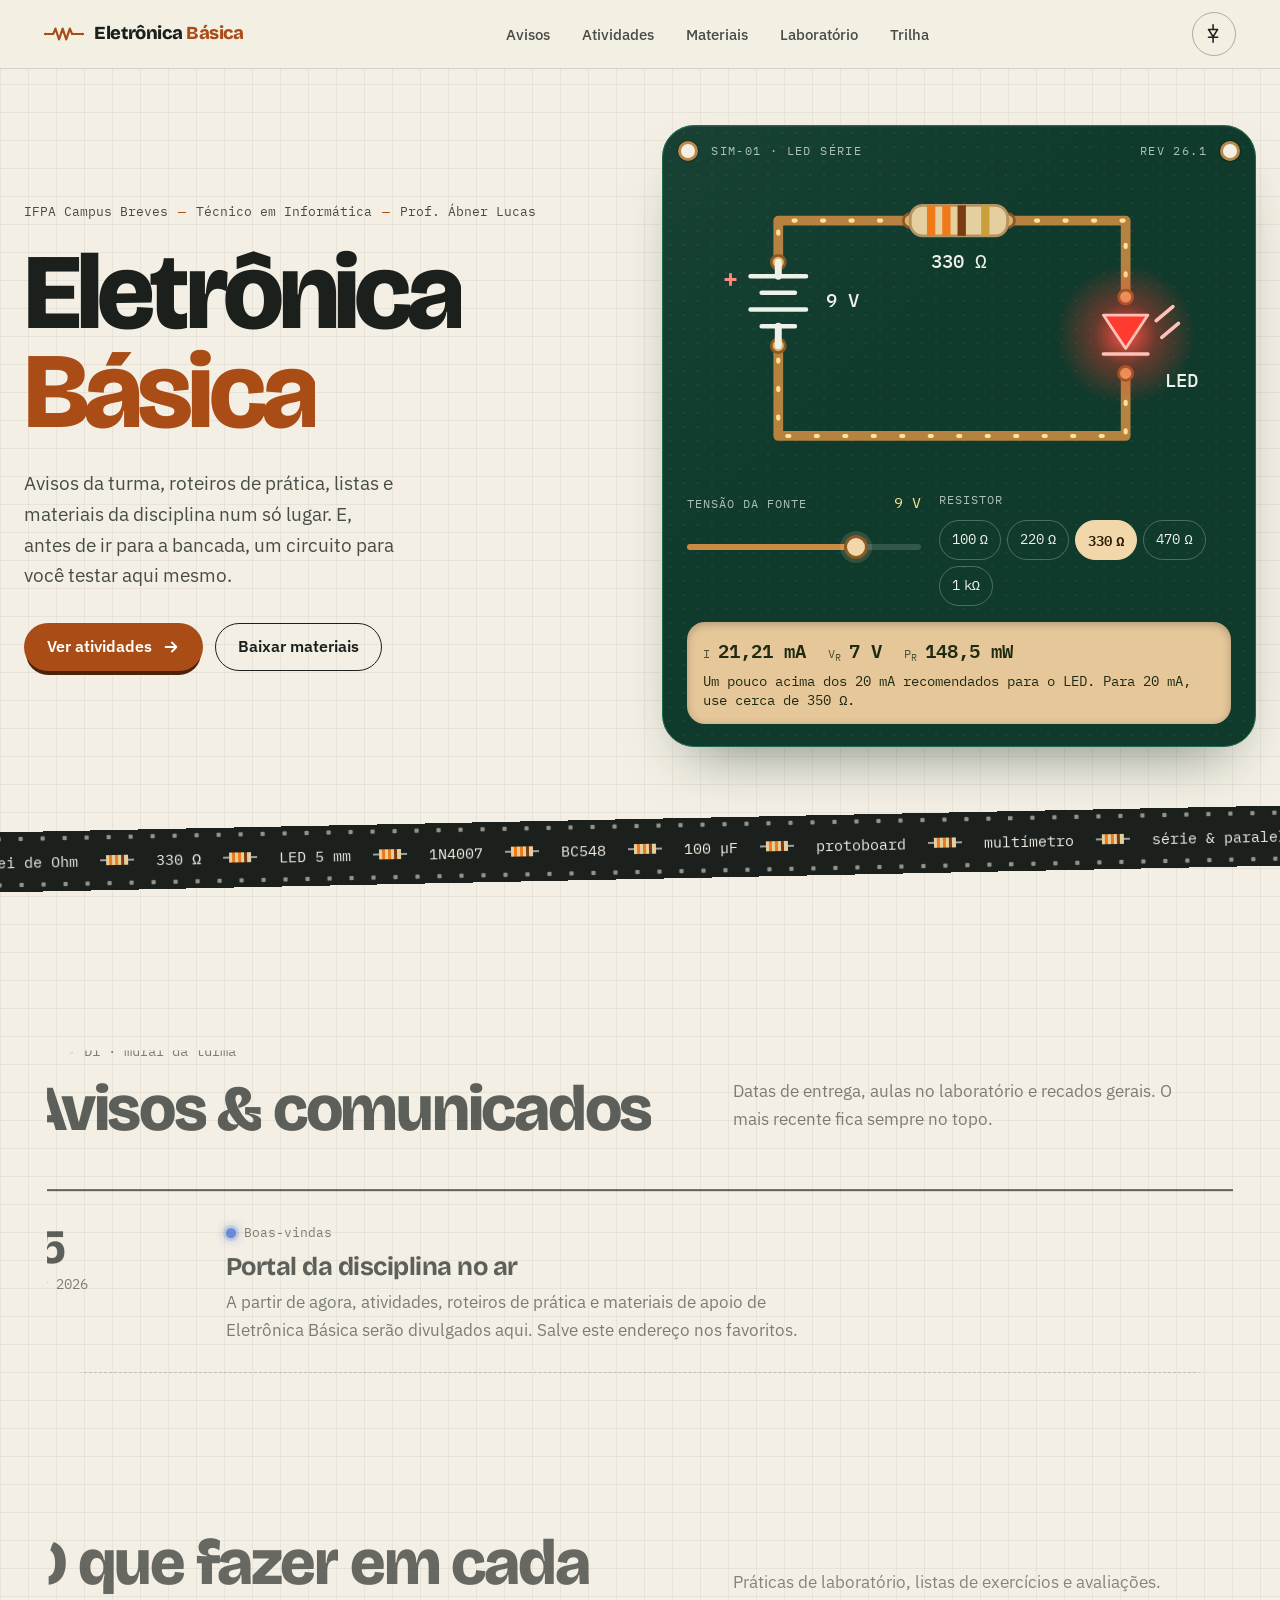
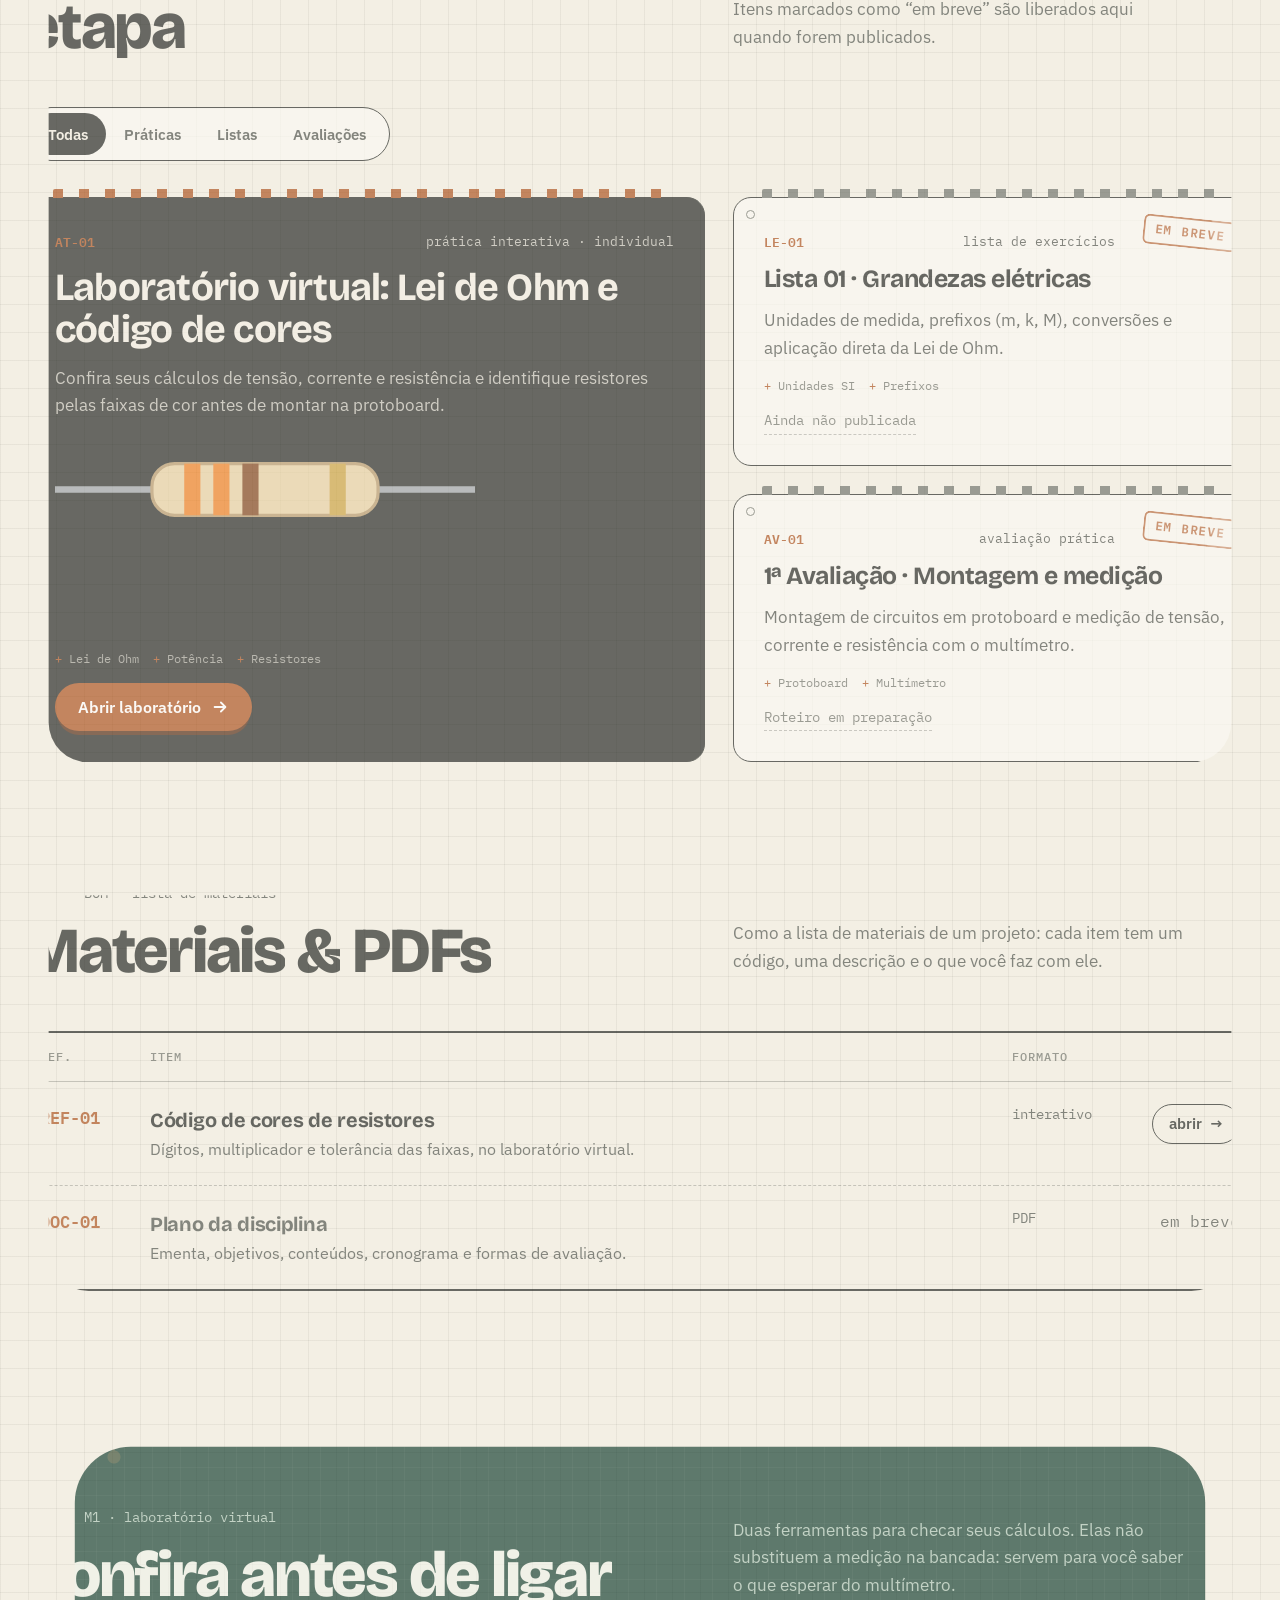
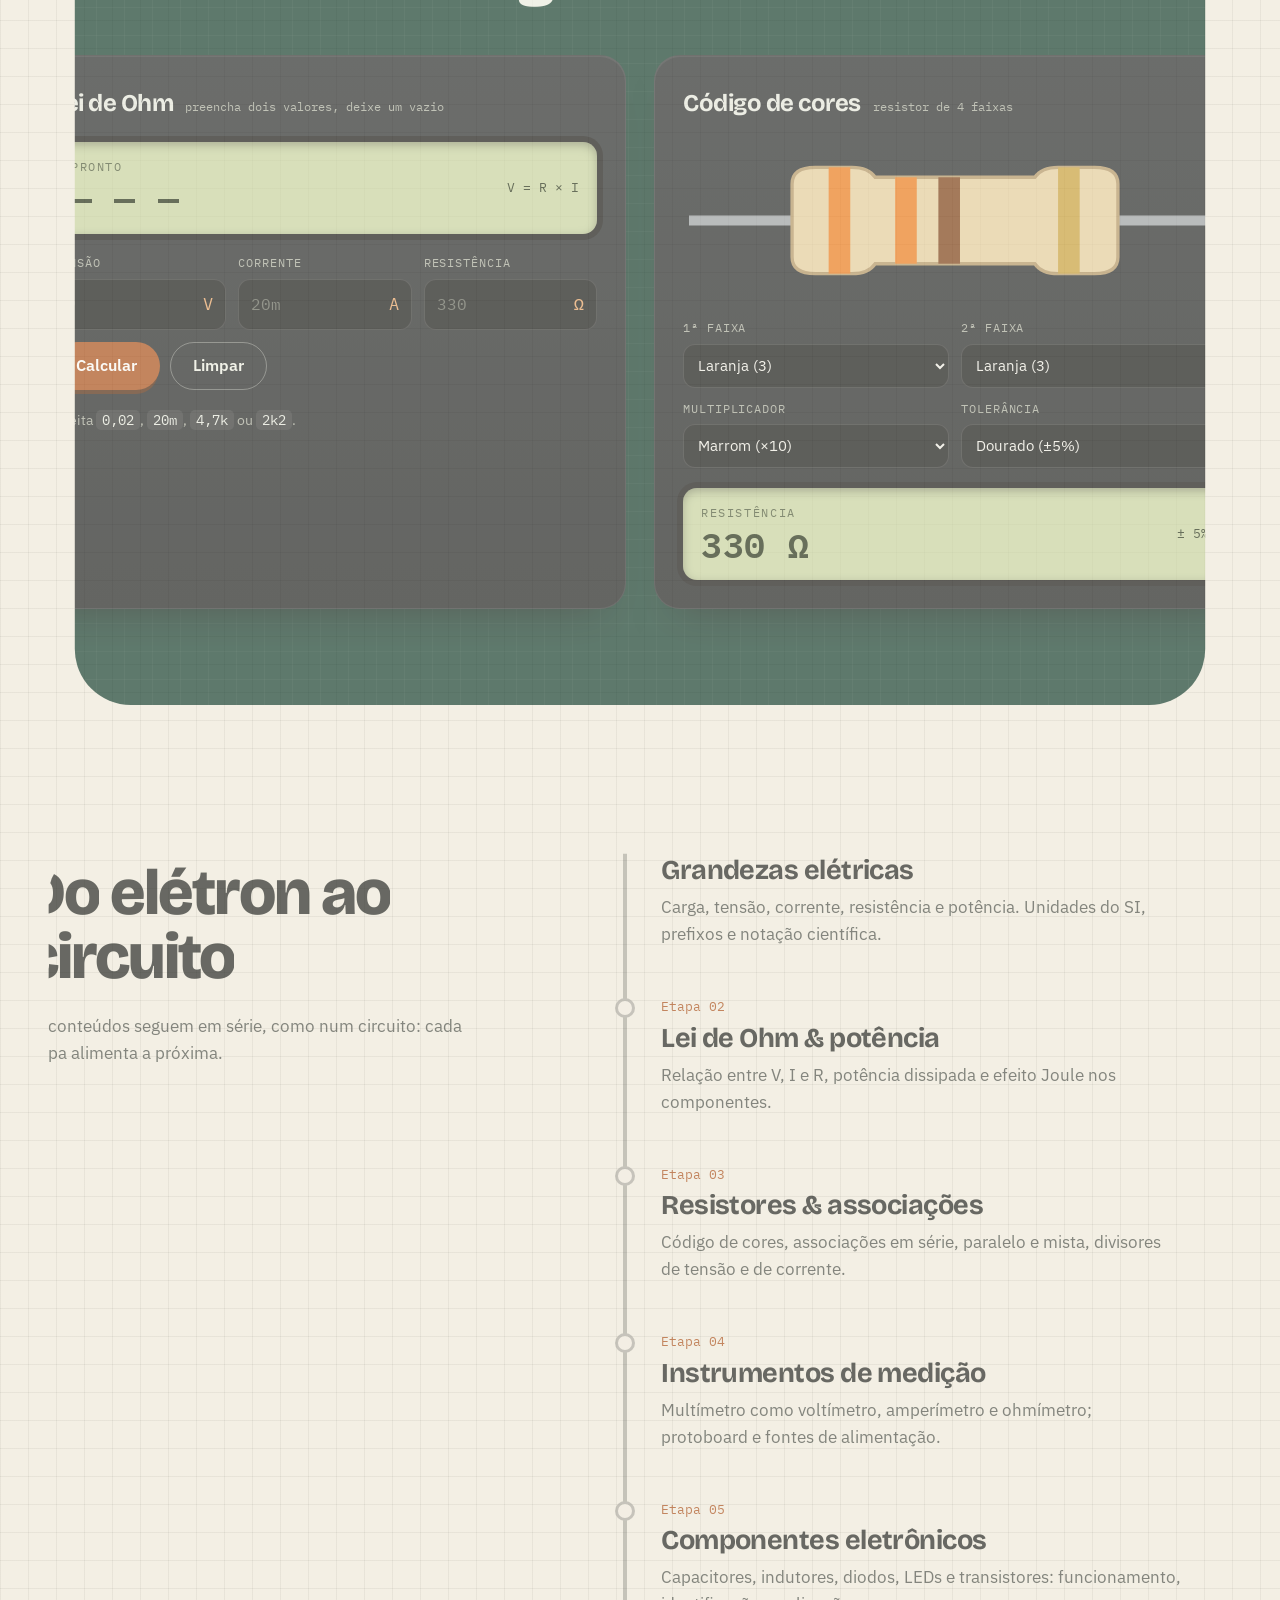
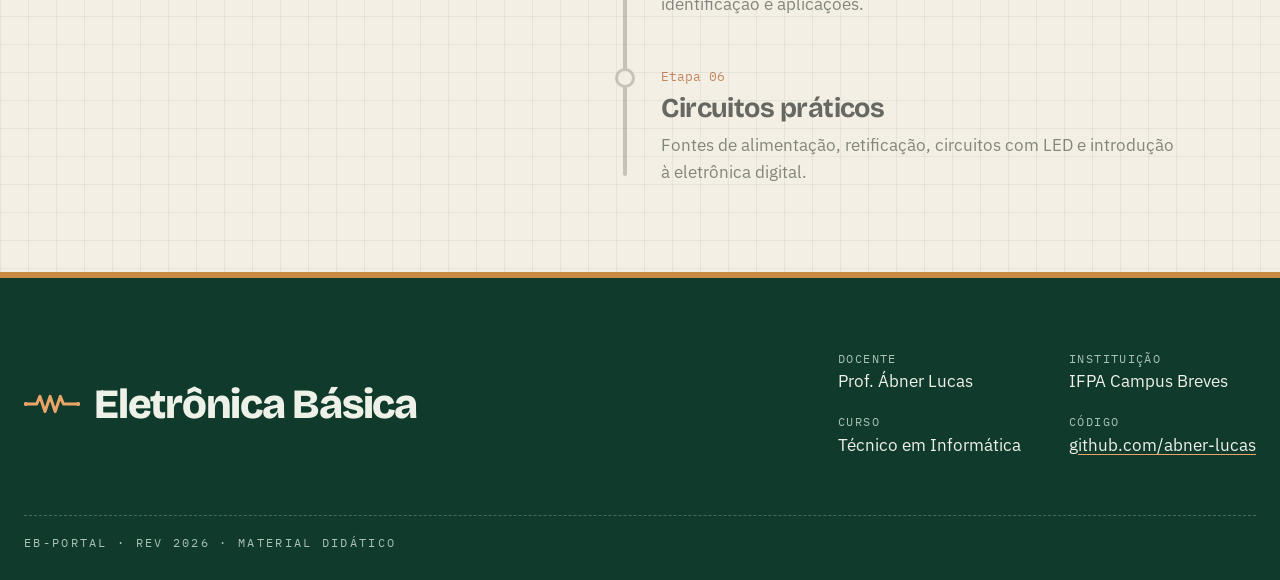
==== commit 8d43d7f8: "Adiciona versão nos links de CSS/JS para evitar cache antigo Co-Authored-By: Claude Opus 5.5 <norepl" ====
--- a/index.html
+++ b/index.html
@@ -24,7 +24,7 @@
     <link rel="preconnect" href="https://fonts.googleapis.com">
     <link rel="preconnect" href="https://fonts.gstatic.com" crossorigin>
     <link href="https://fonts.googleapis.com/css2?family=Bricolage+Grotesque:opsz,wght@12..96,500;12..96,700;12..96,800&family=IBM+Plex+Mono:wght@400;500;600&family=IBM+Plex+Sans:ital,wght@0,400;0,500;0,600;1,400&display=swap" rel="stylesheet">
-    <link rel="stylesheet" href="style.css">
+    <link rel="stylesheet" href="style.css?v=2026.11.16">
 </head>
 <body>
     <a class="pular" href="#conteudo">Pular para o conteúdo</a>
@@ -489,7 +489,7 @@
         <p class="rodape-serigrafia" aria-hidden="true">EB-PORTAL · REV 2026 · MATERIAL DIDÁTICO</p>
     </footer>
 
-    <script src="logica.js"></script>
-    <script src="script.js"></script>
+    <script src="logica.js?v=2026.11.16"></script>
+    <script src="script.js?v=2026.11.16"></script>
 </body>
 </html>
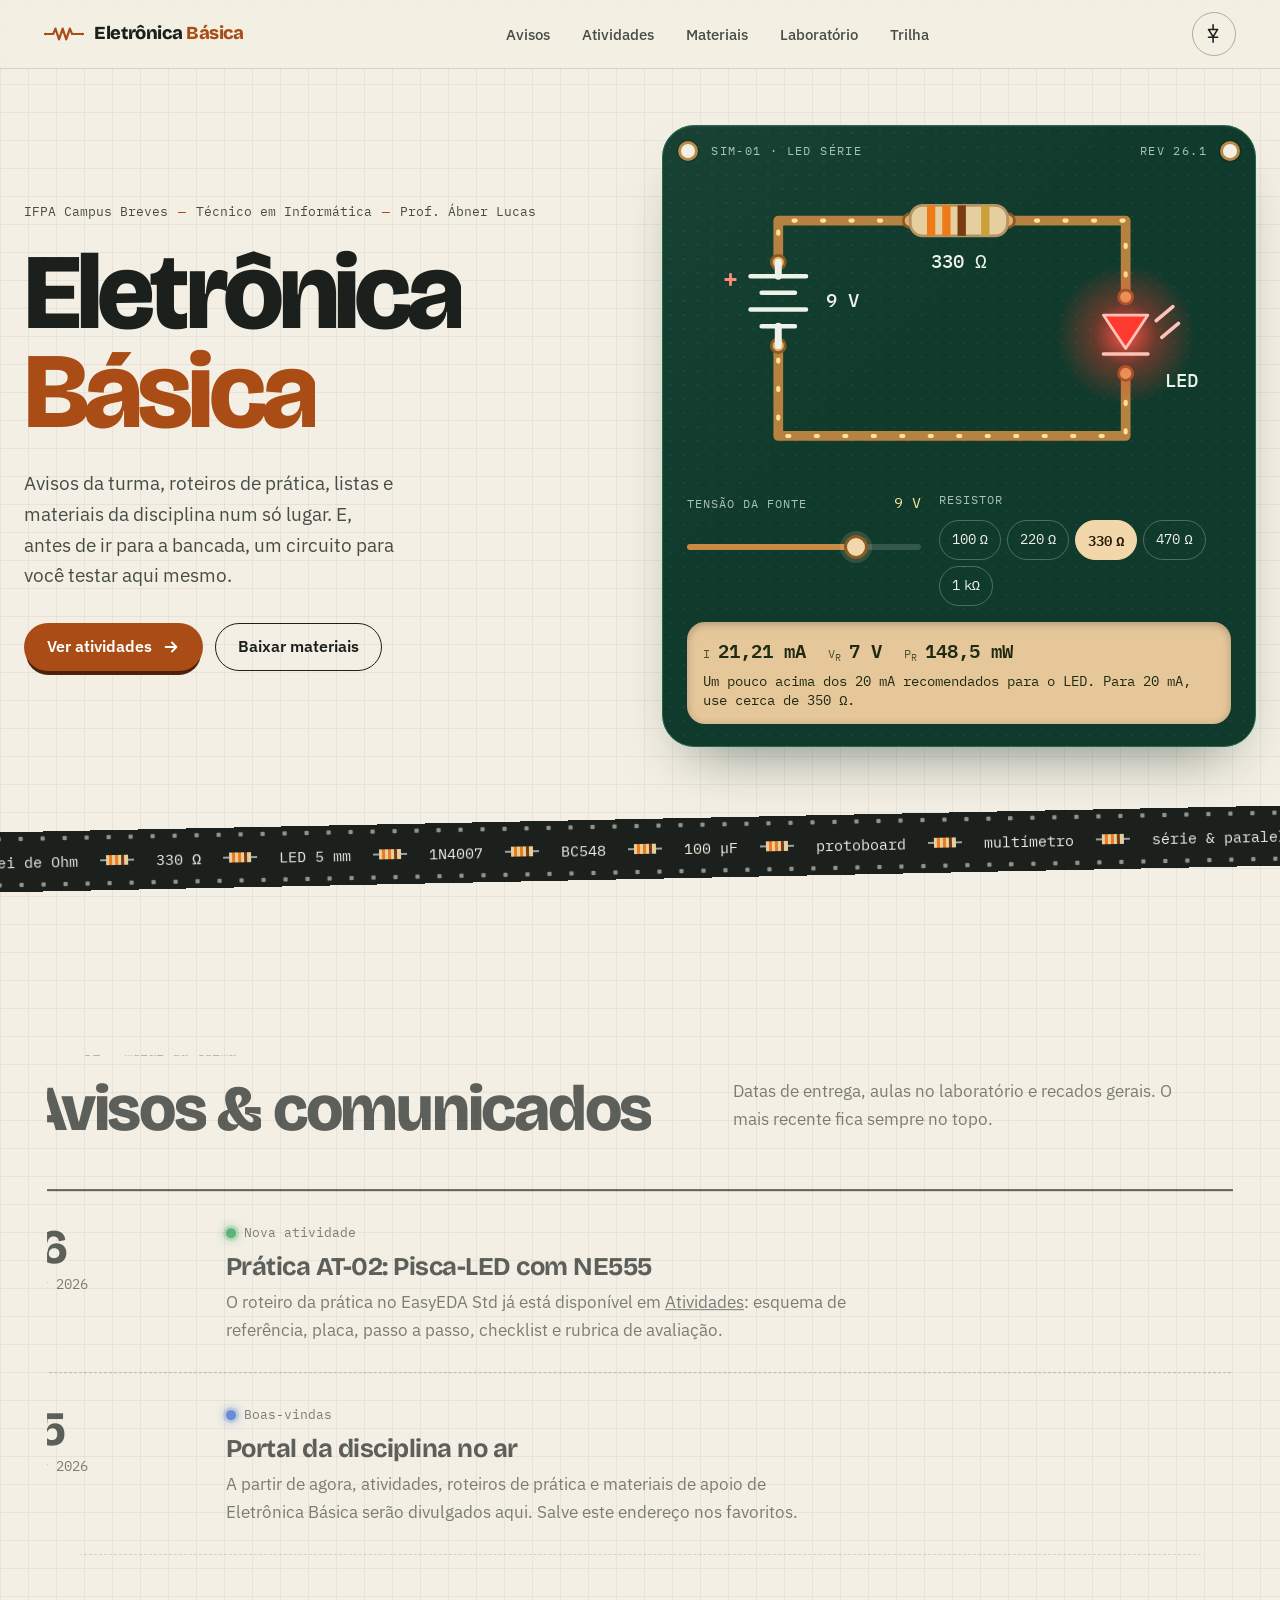
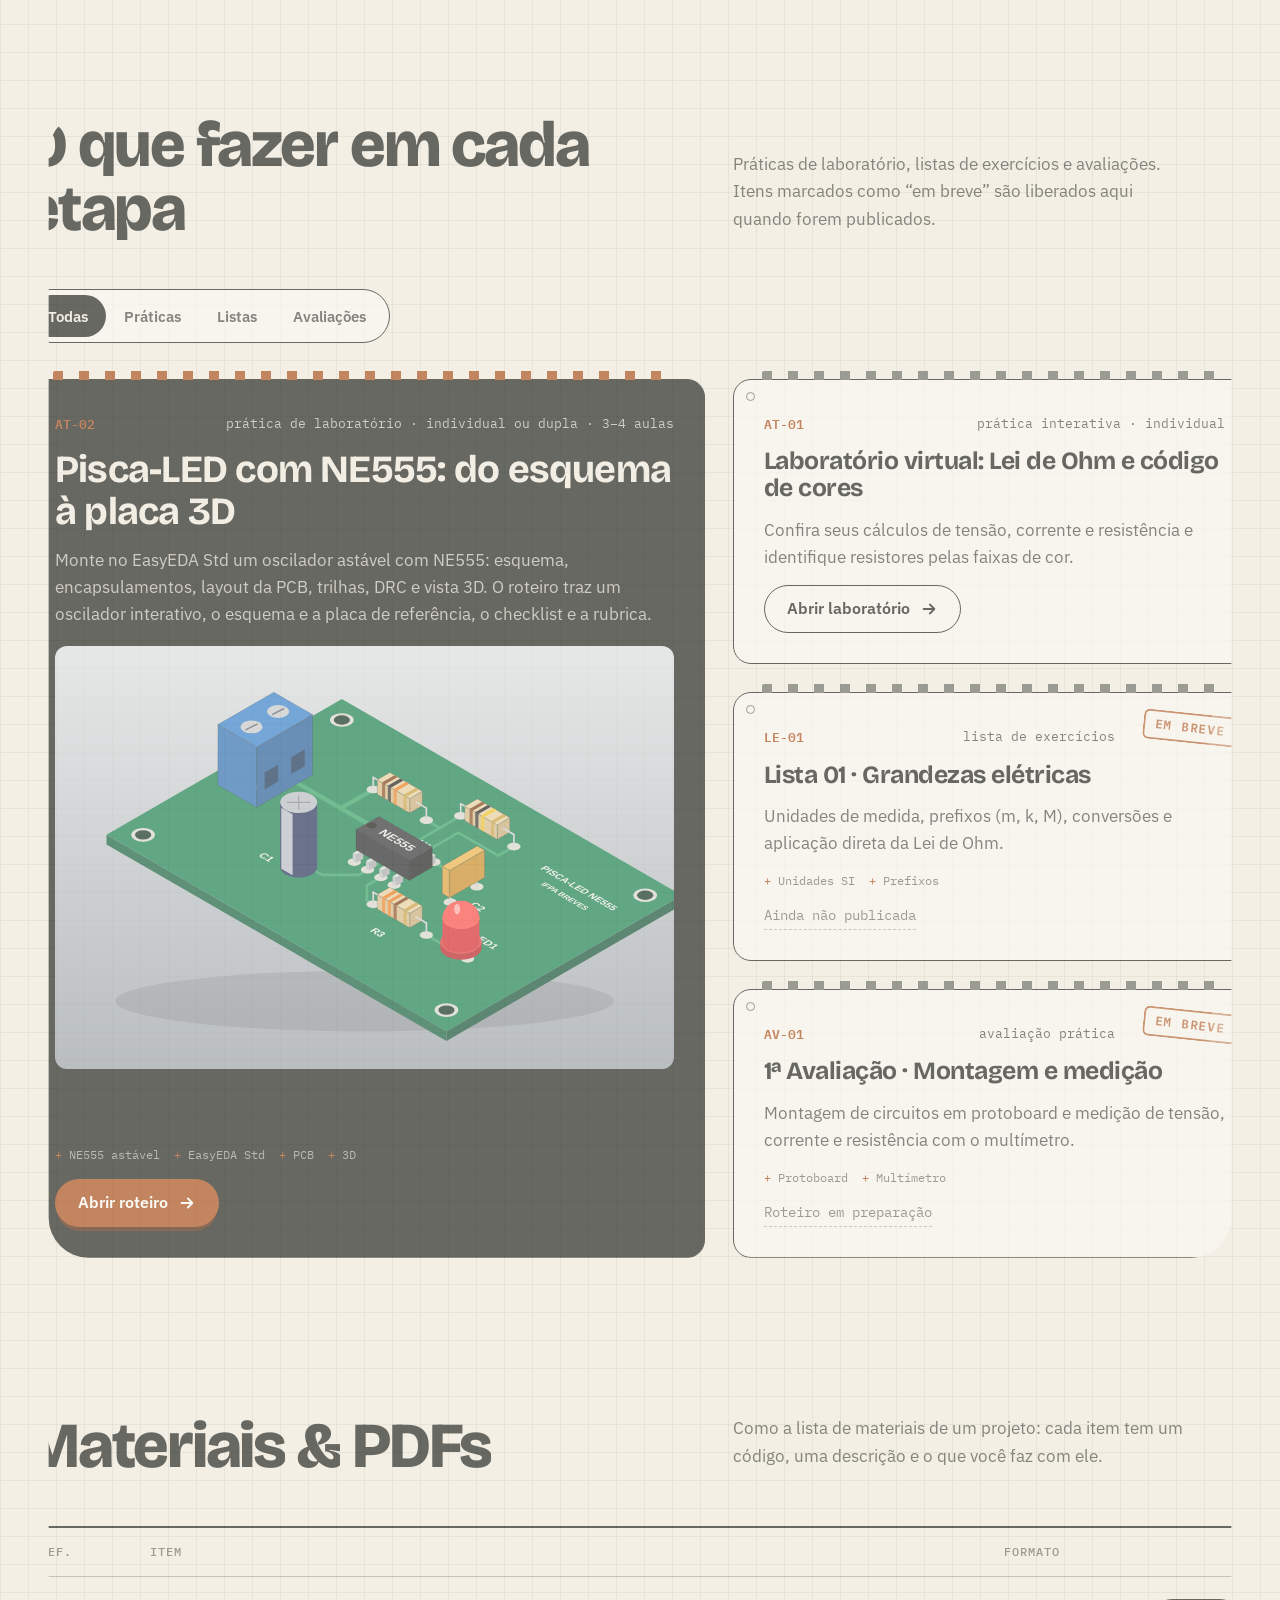
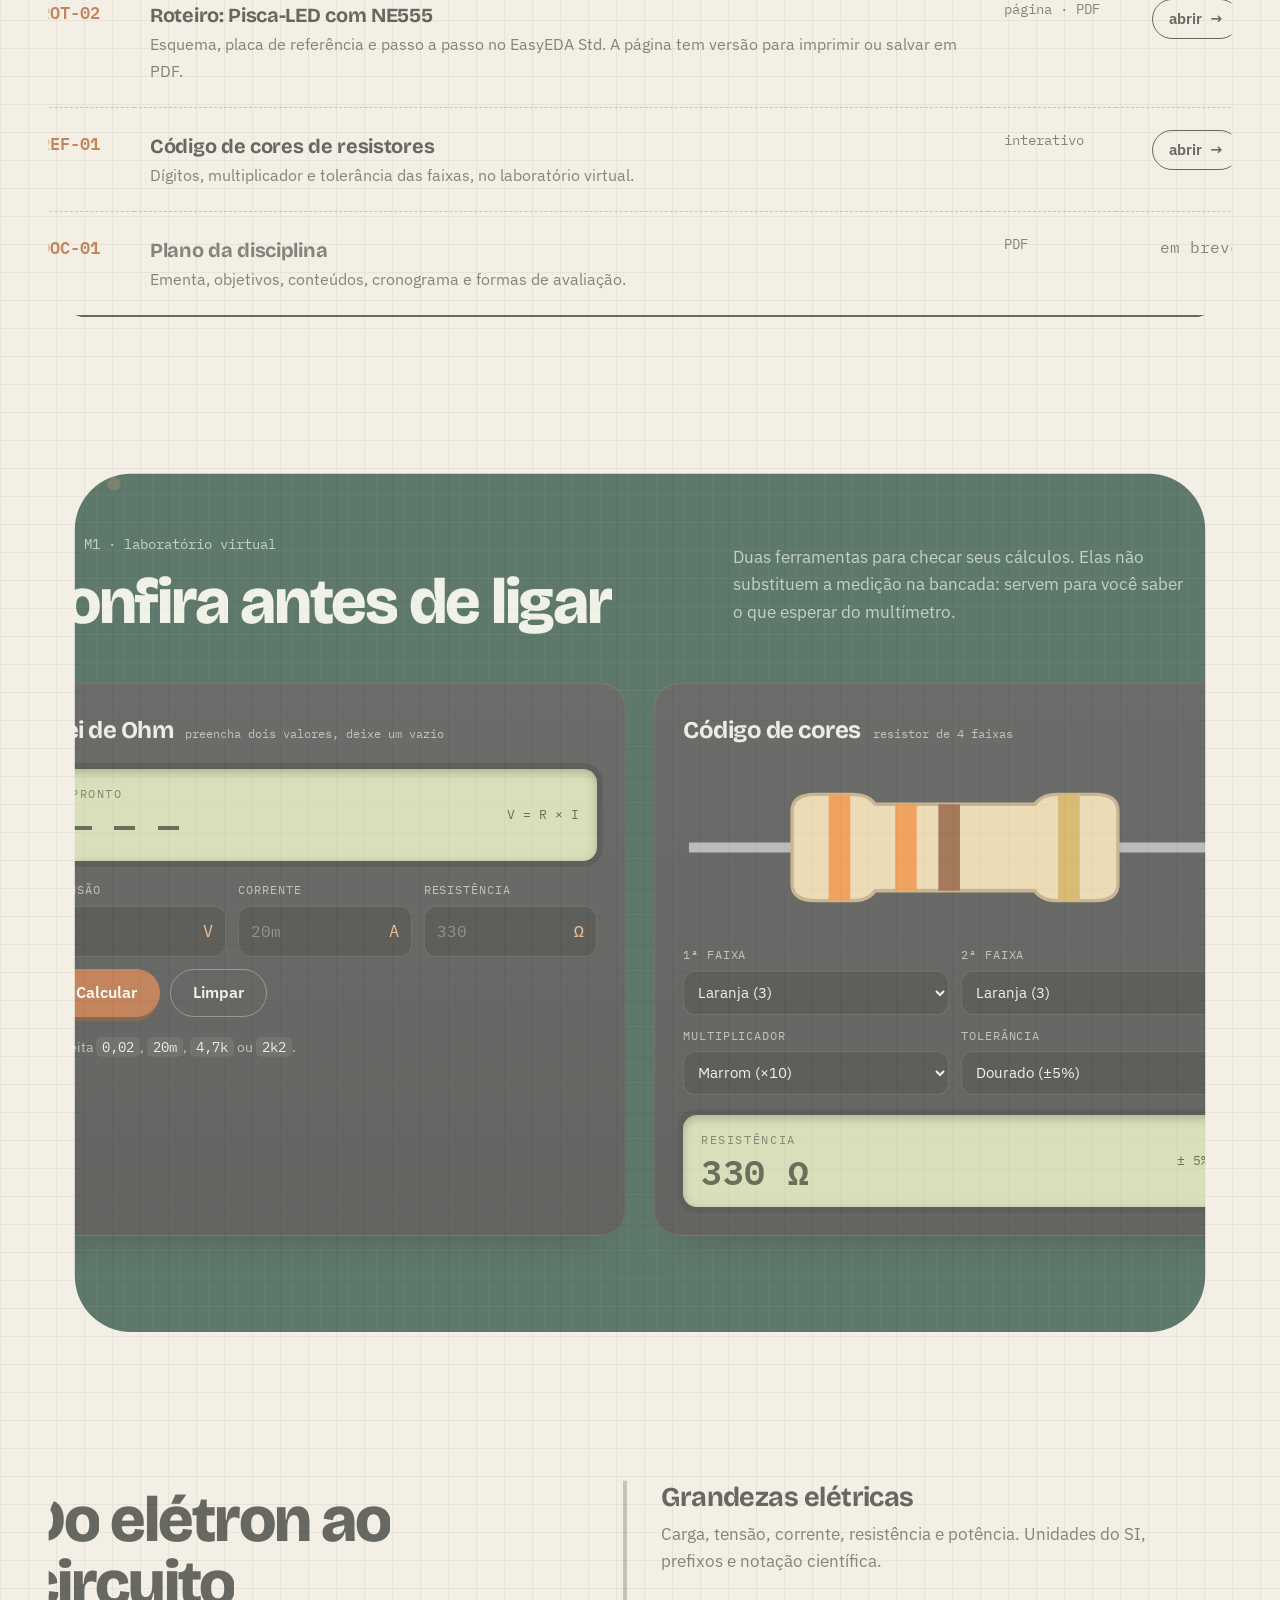
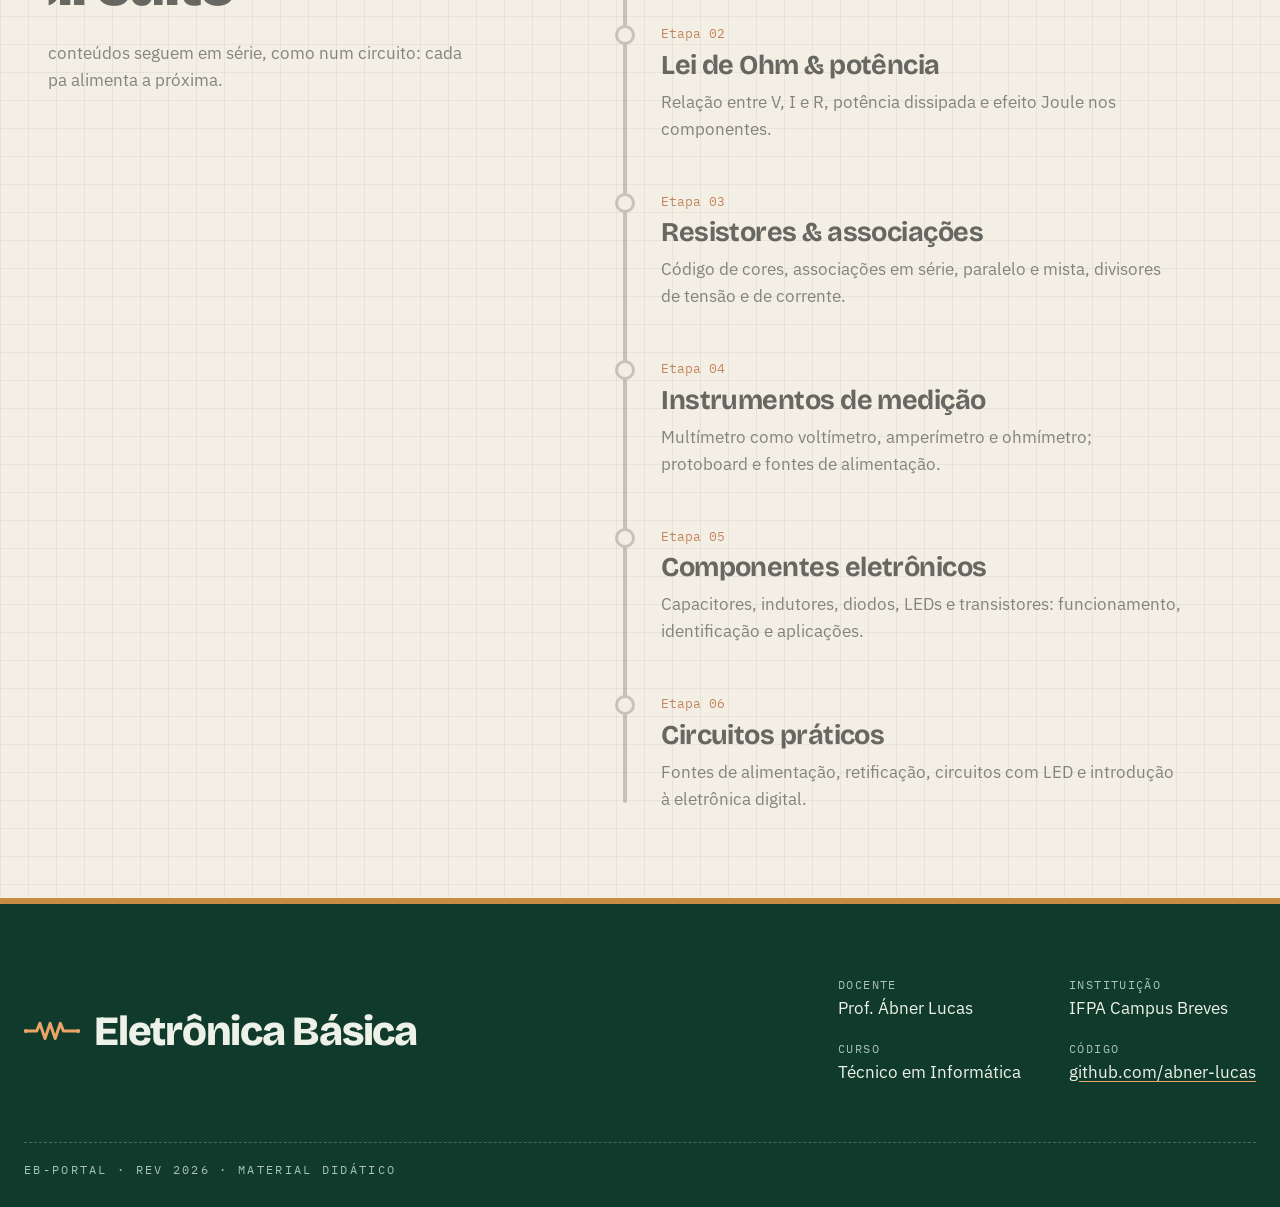
==== commit e98aa341: "Adiciona roteiro AT-02: Pisca-LED com NE555 no EasyEDA Std - Página do roteiro no design do portal: " ====
--- a/index.html
+++ b/index.html
@@ -24,7 +24,7 @@
     <link rel="preconnect" href="https://fonts.googleapis.com">
     <link rel="preconnect" href="https://fonts.gstatic.com" crossorigin>
     <link href="https://fonts.googleapis.com/css2?family=Bricolage+Grotesque:opsz,wght@12..96,500;12..96,700;12..96,800&family=IBM+Plex+Mono:wght@400;500;600&family=IBM+Plex+Sans:ital,wght@0,400;0,500;0,600;1,400&display=swap" rel="stylesheet">
-    <link rel="stylesheet" href="style.css?v=2026.11.16">
+    <link rel="stylesheet" href="style.css?v=2026.11.16b">
 </head>
 <body>
     <a class="pular" href="#conteudo">Pular para o conteúdo</a>
@@ -198,6 +198,14 @@
                         Copie um <li class="registro"> e cole no TOPO da lista.
                         data-tipo: info (azul) · prazo (âmbar) · ok (verde)
                     -->
+                    <li class="registro" data-tipo="ok">
+                        <time class="registro-data" datetime="2026-11-16"><b>16</b> nov 2026</time>
+                        <div class="registro-corpo">
+                            <span class="registro-tipo"><i class="led-ponto"></i>Nova atividade</span>
+                            <h3>Prática AT-02: Pisca-LED com NE555</h3>
+                            <p>O roteiro da prática no EasyEDA Std já está disponível em <a href="projetos/01-pisca-led-ne555/index.html">Atividades</a>: esquema de referência, placa, passo a passo, checklist e rubrica de avaliação.</p>
+                        </div>
+                    </li>
                     <li class="registro" data-tipo="info">
                         <time class="registro-data" datetime="2026-11-15"><b>15</b> nov 2026</time>
                         <div class="registro-corpo">
@@ -244,21 +252,27 @@
 
                     <article class="chip-ci destaque" data-categoria="pratica">
                         <div class="chip-topo">
+                            <span class="chip-codigo">AT-02</span>
+                            <span class="chip-cat">prática de laboratório · individual ou dupla · 3–4 aulas</span>
+                        </div>
+                        <h3>Pisca-LED com NE555: do esquema à placa 3D</h3>
+                        <p>Monte no EasyEDA Std um oscilador astável com NE555: esquema, encapsulamentos, layout da PCB, trilhas, DRC e vista 3D. O roteiro traz um oscilador interativo, o esquema e a placa de referência, o checklist e a rubrica.</p>
+                        <img class="chip-foto" src="projetos/01-pisca-led-ne555/img/pcb-3d.svg?v=2026.11.16b" width="820" height="560" alt="" loading="lazy">
+                        <ul class="chip-tags"><li>NE555 astável</li><li>EasyEDA Std</li><li>PCB</li><li>3D</li></ul>
+                        <a href="projetos/01-pisca-led-ne555/index.html" class="botao botao-cobre">
+                            Abrir roteiro
+                            <svg viewBox="0 0 20 20" aria-hidden="true"><path d="M4 10h11M11 5l5 5-5 5" /></svg>
+                        </a>
+                    </article>
+
+                    <article class="chip-ci" data-categoria="pratica">
+                        <div class="chip-topo">
                             <span class="chip-codigo">AT-01</span>
                             <span class="chip-cat">prática interativa · individual</span>
                         </div>
                         <h3>Laboratório virtual: Lei de Ohm e código de cores</h3>
-                        <p>Confira seus cálculos de tensão, corrente e resistência e identifique resistores pelas faixas de cor antes de montar na protoboard.</p>
-                        <svg class="chip-ilustra" viewBox="0 0 260 60" aria-hidden="true">
-                            <path d="M0 30h60M200 30h60" />
-                            <rect x="60" y="14" width="140" height="32" rx="14" />
-                            <rect class="f" x="80" y="14" width="10" height="32" fill="#ef7a1a" />
-                            <rect class="f" x="98" y="14" width="10" height="32" fill="#ef7a1a" />
-                            <rect class="f" x="116" y="14" width="10" height="32" fill="#7a3b12" />
-                            <rect class="f" x="170" y="14" width="10" height="32" fill="#c9a03a" />
-                        </svg>
-                        <ul class="chip-tags"><li>Lei de Ohm</li><li>Potência</li><li>Resistores</li></ul>
-                        <a href="#laboratorio" class="botao botao-cobre">
+                        <p>Confira seus cálculos de tensão, corrente e resistência e identifique resistores pelas faixas de cor.</p>
+                        <a href="#laboratorio" class="botao botao-linha">
                             Abrir laboratório
                             <svg viewBox="0 0 20 20" aria-hidden="true"><path d="M4 10h11M11 5l5 5-5 5" /></svg>
                         </a>
@@ -319,6 +333,12 @@
                             <tr><th scope="col">Ref.</th><th scope="col">Item</th><th scope="col">Formato</th><th scope="col"><span class="sr-only">Ação</span></th></tr>
                         </thead>
                         <tbody>
+                            <tr>
+                                <td class="bom-ref">ROT-02</td>
+                                <td><strong>Roteiro: Pisca-LED com NE555</strong><span>Esquema, placa de referência e passo a passo no EasyEDA Std. A página tem versão para imprimir ou salvar em PDF.</span></td>
+                                <td class="bom-fmt">página · PDF</td>
+                                <td class="bom-acao"><a class="link-baixar" href="projetos/01-pisca-led-ne555/index.html">abrir</a></td>
+                            </tr>
                             <tr>
                                 <td class="bom-ref">REF-01</td>
                                 <td><strong>Código de cores de resistores</strong><span>Dígitos, multiplicador e tolerância das faixas, no laboratório virtual.</span></td>
@@ -489,7 +509,7 @@
         <p class="rodape-serigrafia" aria-hidden="true">EB-PORTAL · REV 2026 · MATERIAL DIDÁTICO</p>
     </footer>
 
-    <script src="logica.js?v=2026.11.16"></script>
-    <script src="script.js?v=2026.11.16"></script>
+    <script src="logica.js?v=2026.11.16b"></script>
+    <script src="script.js?v=2026.11.16b"></script>
 </body>
 </html>
--- a/style.css
+++ b/style.css
@@ -448,8 +448,9 @@
 }
 .chip-ci:hover { transform: translateY(-6px); box-shadow: 8px 10px 0 var(--tinta); }
 
+.chip-foto { width: 100%; height: auto; border-radius: 12px; margin: 4px 0; }
 .chip-ci.destaque {
-    grid-row: span 2;
+    grid-row: span 3;
     background: var(--tinta); color: var(--papel); border-color: var(--tinta);
 }
 .chip-ci.destaque::before { background: repeating-linear-gradient(90deg, var(--cobre) 0 10px, transparent 10px 26px); }
@@ -512,7 +513,7 @@
     transition: background-color 0.3s var(--ease), color 0.3s var(--ease);
 }
 .link-baixar::after { content: '↓'; transition: transform 0.3s var(--ease); }
-.link-baixar[href^="#"]::after { content: '→'; }
+.link-baixar[href^="#"]::after, .link-baixar[href$=".html"]::after { content: '→'; }
 .link-baixar:hover { background: var(--tinta); color: var(--papel); }
 .link-baixar:hover::after { transform: translateY(2px); }
 .link-baixar[href^="#"]:hover::after { transform: translateX(3px); }
